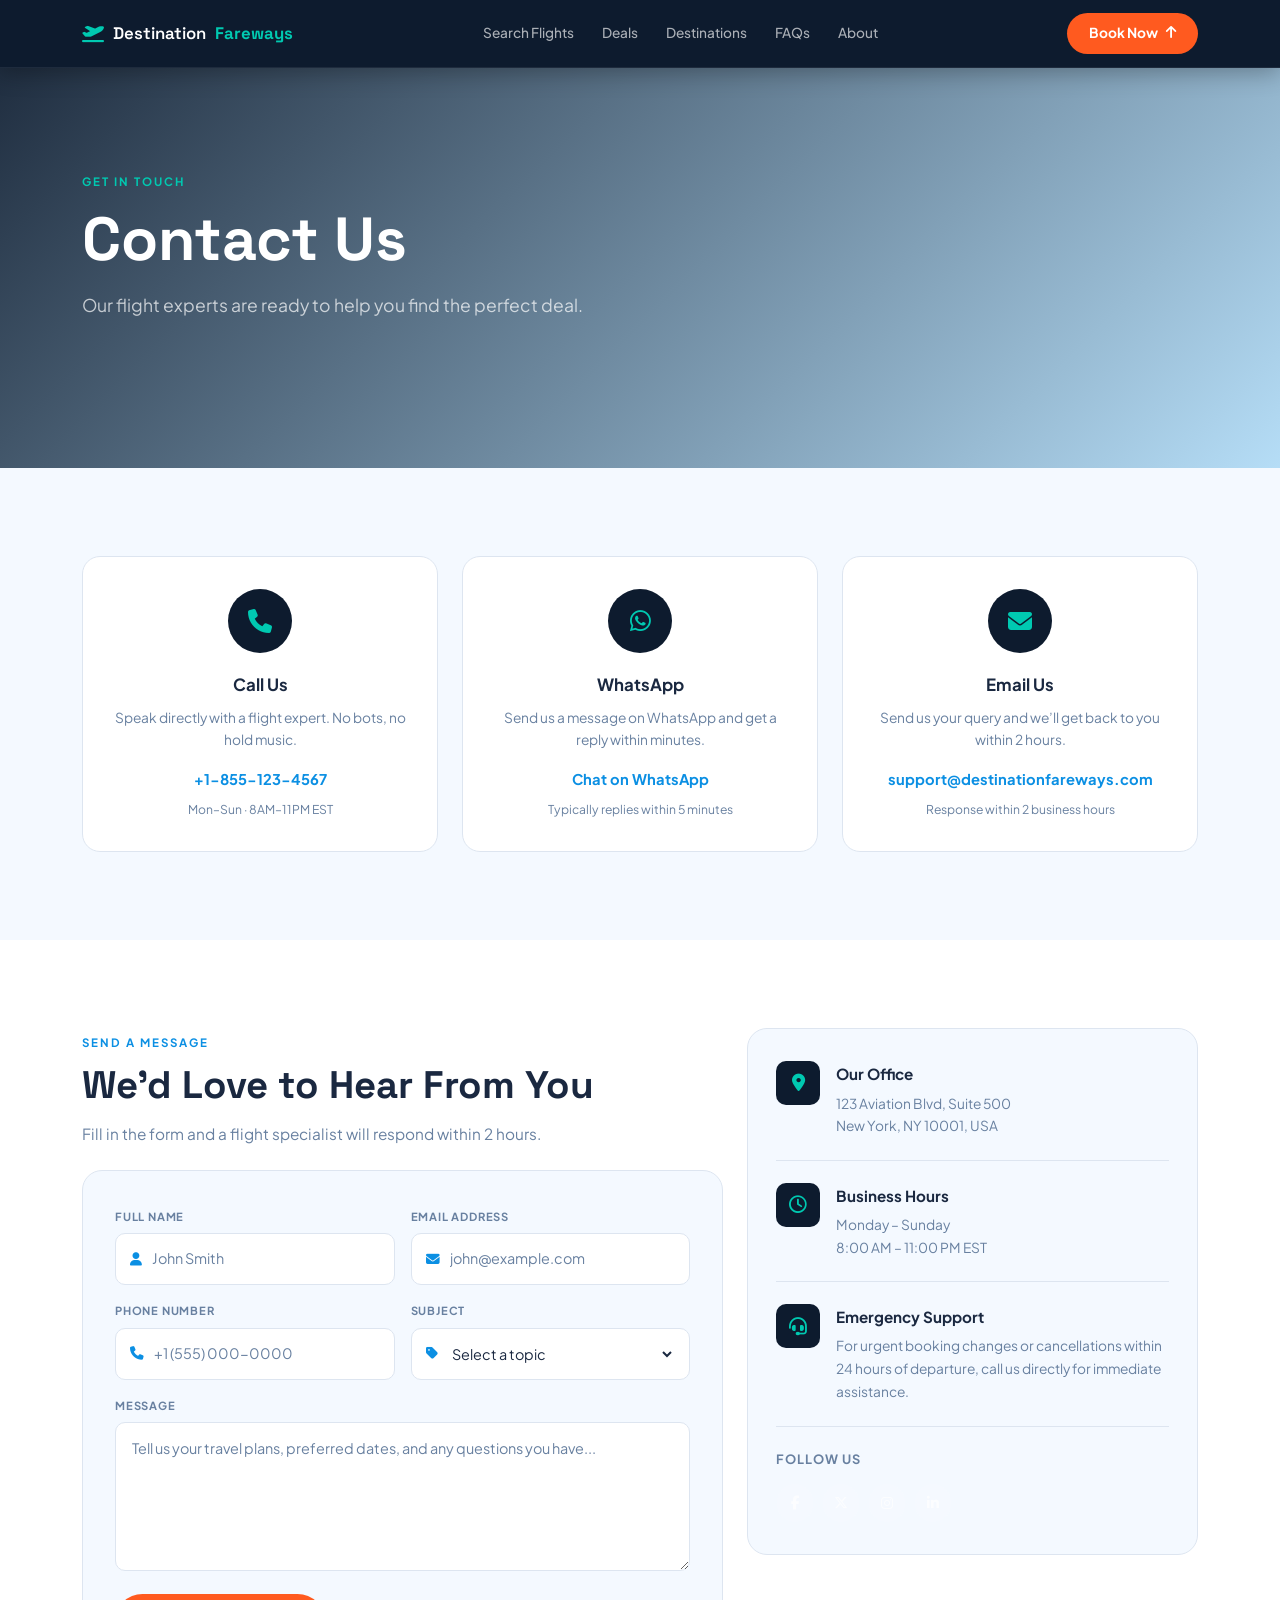
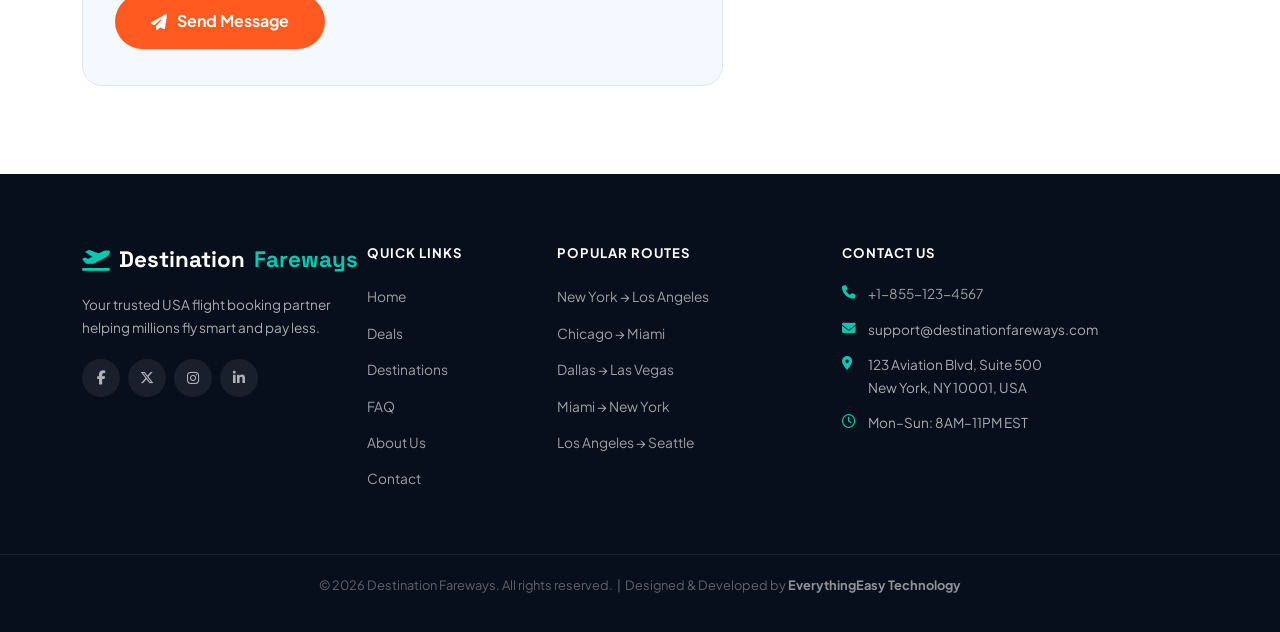
==== contact.html @ c50a1d4b "Add files via upload first push" ====
<!DOCTYPE html>
<html lang="en">
<head>
  <meta charset="UTF-8">
  <meta name="viewport" content="width=device-width, initial-scale=1.0">
  <title>Contact Destination Fareways — Call Our USA Flight Booking Experts 24/7</title>
  <meta name="description" content="Contact Destination Fareways USA. Call +1-855-123-4567 to speak with a US-based flight booking expert 24/7. Get cheap flight quotes, booking help &amp; cancellation support.">
  <meta name="keywords" content="contact Destination Fareways, flight booking customer service USA, cheap flights customer support, travel agent phone number USA, book flights by phone USA">
  <meta name="robots" content="index, follow">
  <meta name="geo.region" content="US">
  <meta name="language" content="en-US">
  <link rel="canonical" href="https://destinationfareways.com/contact.html">
  <meta property="og:title" content="Contact Destination Fareways — USA Flight Booking Support">
  <meta property="og:description" content="Call +1-855-123-4567 to speak with a US-based flight booking expert available 24/7.">
  <meta property="og:locale" content="en_US">

  <link rel="preconnect" href="https://fonts.googleapis.com">
  <link rel="preconnect" href="https://fonts.gstatic.com" crossorigin>
  <link href="https://fonts.googleapis.com/css2?family=Plus+Jakarta+Sans:wght@300;400;500;600;700;800&family=Space+Grotesk:wght@400;500;600;700;800&family=JetBrains+Mono:wght@400;600&display=swap" rel="stylesheet">

  <link rel="stylesheet" href="https://cdn.jsdelivr.net/npm/bootstrap@5.3.2/dist/css/bootstrap.min.css">
  <link rel="stylesheet" href="https://cdnjs.cloudflare.com/ajax/libs/font-awesome/6.5.0/css/all.min.css">
  <link rel="stylesheet" href="https://unpkg.com/aos@2.3.1/dist/aos.css">
  <link rel="stylesheet" href="styles.css">
</head>
<body class="contact-page">

  <!-- STICKY NAV (always visible on inner pages) -->
  <nav class="sticky-nav visible" id="stickyNav" role="navigation">
    <div class="container">
      <div class="sticky-nav-inner">
        <a href="home.html" class="sticky-brand">
          <i class="fa-solid fa-plane-departure"></i>
          Destination<strong>Fareways</strong>
        </a>
        <div class="sticky-links">
          <a href="home.html#routes" class="sticky-link">Search Flights</a>
          <a href="home.html#deals" class="sticky-link">Deals</a>
          <a href="home.html#destinations" class="sticky-link">Destinations</a>
          <a href="home.html#faq" class="sticky-link">FAQs</a>
          <a href="about.html" class="sticky-link">About</a>
        </div>
        <a href="home.html" class="sticky-cta">
          Book Now <i class="fa-solid fa-arrow-up"></i>
        </a>
      </div>
    </div>
  </nav>

  <!-- PAGE HERO -->
  <section class="page-hero">
    <div class="page-hero-overlay"></div>
    <div class="container">
      <div class="page-hero-content" data-aos="fade-up">
        <div class="page-hero-eyebrow">Get in Touch</div>
        <h1 class="page-hero-title">Contact Us</h1>
        <p class="page-hero-sub">Our flight experts are ready to help you find the perfect deal.</p>
      </div>
    </div>
  </section>

  <!-- CONTACT INFO CARDS -->
  <section class="bg-soft">
    <div class="container">
      <div class="row g-4 justify-content-center" data-aos="fade-up">

        <div class="col-md-4">
          <div class="contact-info-card">
            <div class="contact-info-icon"><i class="fa-solid fa-phone"></i></div>
            <div class="contact-info-title">Call Us</div>
            <p class="contact-info-desc">Speak directly with a flight expert. No bots, no hold music.</p>
            <a href="tel:+18551234567" class="contact-info-link">+1-855-123-4567</a>
            <div class="contact-info-note">Mon&ndash;Sun &middot; 8AM&ndash;11PM EST</div>
          </div>
        </div>

        <div class="col-md-4">
          <div class="contact-info-card">
            <div class="contact-info-icon"><i class="fa-brands fa-whatsapp"></i></div>
            <div class="contact-info-title">WhatsApp</div>
            <p class="contact-info-desc">Send us a message on WhatsApp and get a reply within minutes.</p>
            <a href="https://wa.me/18551234567" target="_blank" rel="noopener noreferrer" class="contact-info-link">Chat on WhatsApp</a>
            <div class="contact-info-note">Typically replies within 5 minutes</div>
          </div>
        </div>

        <div class="col-md-4">
          <div class="contact-info-card">
            <div class="contact-info-icon"><i class="fa-solid fa-envelope"></i></div>
            <div class="contact-info-title">Email Us</div>
            <p class="contact-info-desc">Send us your query and we&rsquo;ll get back to you within 2 hours.</p>
            <a href="mailto:support@destinationfareways.com" class="contact-info-link">support@destinationfareways.com</a>
            <div class="contact-info-note">Response within 2 business hours</div>
          </div>
        </div>

      </div>
    </div>
  </section>

  <!-- CONTACT FORM + MAP -->
  <section class="bg-white">
    <div class="container">
      <div class="row gy-5 align-items-start">

        <!-- Form -->
        <div class="col-lg-7" data-aos="fade-right">
          <div class="section-eyebrow">Send a Message</div>
          <h2 class="section-title">We&rsquo;d Love to Hear From You</h2>
          <p class="section-sub mb-4">Fill in the form and a flight specialist will respond within 2 hours.</p>

          <form class="contact-form" id="contactForm" onsubmit="submitContactForm(event)" novalidate>

            <div class="row g-3">
              <div class="col-sm-6">
                <label class="cf-label" for="cfName">Full Name</label>
                <div class="cf-input-wrap">
                  <i class="fa-solid fa-user cf-icon"></i>
                  <input type="text" id="cfName" class="cf-input" placeholder="John Smith" required>
                </div>
              </div>
              <div class="col-sm-6">
                <label class="cf-label" for="cfEmail">Email Address</label>
                <div class="cf-input-wrap">
                  <i class="fa-solid fa-envelope cf-icon"></i>
                  <input type="email" id="cfEmail" class="cf-input" placeholder="john@example.com" required>
                </div>
              </div>
              <div class="col-sm-6">
                <label class="cf-label" for="cfPhone">Phone Number</label>
                <div class="cf-input-wrap">
                  <i class="fa-solid fa-phone cf-icon"></i>
                  <input type="tel" id="cfPhone" class="cf-input" placeholder="+1 (555) 000-0000">
                </div>
              </div>
              <div class="col-sm-6">
                <label class="cf-label" for="cfSubject">Subject</label>
                <div class="cf-input-wrap">
                  <i class="fa-solid fa-tag cf-icon"></i>
                  <select id="cfSubject" class="cf-input cf-select" required>
                    <option value="" disabled selected>Select a topic</option>
                    <option>Flight Booking Inquiry</option>
                    <option>Change or Cancellation</option>
                    <option>Best Price Guarantee</option>
                    <option>Business Class Deals</option>
                    <option>Group Booking (10+ pax)</option>
                    <option>Other</option>
                  </select>
                </div>
              </div>
              <div class="col-12">
                <label class="cf-label" for="cfMessage">Message</label>
                <textarea id="cfMessage" class="cf-textarea" rows="5" placeholder="Tell us your travel plans, preferred dates, and any questions you have..." required></textarea>
              </div>
              <div class="col-12">
                <button type="submit" class="cf-submit-btn">
                  <i class="fa-solid fa-paper-plane"></i> Send Message
                </button>
              </div>
            </div>

          </form>
        </div>

        <!-- Sidebar info -->
        <div class="col-lg-5" data-aos="fade-left">
          <div class="contact-sidebar">
            <div class="cs-block">
              <div class="cs-icon"><i class="fa-solid fa-location-dot"></i></div>
              <div>
                <div class="cs-title">Our Office</div>
                <p class="cs-text">123 Aviation Blvd, Suite 500<br>New York, NY 10001, USA</p>
              </div>
            </div>
            <div class="cs-block">
              <div class="cs-icon"><i class="fa-regular fa-clock"></i></div>
              <div>
                <div class="cs-title">Business Hours</div>
                <p class="cs-text">Monday &ndash; Sunday<br>8:00 AM &ndash; 11:00 PM EST</p>
              </div>
            </div>
            <div class="cs-block">
              <div class="cs-icon"><i class="fa-solid fa-headset"></i></div>
              <div>
                <div class="cs-title">Emergency Support</div>
                <p class="cs-text">For urgent booking changes or cancellations within 24 hours of departure, call us directly for immediate assistance.</p>
              </div>
            </div>

            <div class="cs-social-heading">Follow Us</div>
            <div class="footer-socials">
              <a href="#" class="footer-social-link" aria-label="Facebook"><i class="fa-brands fa-facebook-f"></i></a>
              <a href="#" class="footer-social-link" aria-label="Twitter"><i class="fa-brands fa-x-twitter"></i></a>
              <a href="#" class="footer-social-link" aria-label="Instagram"><i class="fa-brands fa-instagram"></i></a>
              <a href="#" class="footer-social-link" aria-label="LinkedIn"><i class="fa-brands fa-linkedin-in"></i></a>
            </div>
          </div>
        </div>

      </div>
    </div>
  </section>

  <!-- FOOTER -->
  <footer class="site-footer">
    <div class="container">
      <div class="row g-4">
        <div class="col-lg-3 col-md-6">
          <div class="footer-brand"><i class="fa-solid fa-plane-departure"></i> Destination<span>Fareways</span></div>
          <p class="footer-about">Your trusted USA flight booking partner helping millions fly smart and pay less.</p>
          <div class="footer-socials">
            <a href="#" class="footer-social-link" aria-label="Facebook"><i class="fa-brands fa-facebook-f"></i></a>
            <a href="#" class="footer-social-link" aria-label="Twitter"><i class="fa-brands fa-x-twitter"></i></a>
            <a href="#" class="footer-social-link" aria-label="Instagram"><i class="fa-brands fa-instagram"></i></a>
            <a href="#" class="footer-social-link" aria-label="LinkedIn"><i class="fa-brands fa-linkedin-in"></i></a>
          </div>
        </div>
        <div class="col-lg-2 col-md-6">
          <div class="footer-heading">Quick Links</div>
          <ul class="footer-links">
            <li><a href="home.html">Home</a></li>
            <li><a href="home.html#deals">Deals</a></li>
            <li><a href="home.html#destinations">Destinations</a></li>
            <li><a href="home.html#faq">FAQ</a></li>
            <li><a href="about.html">About Us</a></li>
            <li><a href="contact.html">Contact</a></li>
          </ul>
        </div>
        <div class="col-lg-3 col-md-6">
          <div class="footer-heading">Popular Routes</div>
          <ul class="footer-links">
            <li><a href="#">New York &rarr; Los Angeles</a></li>
            <li><a href="#">Chicago &rarr; Miami</a></li>
            <li><a href="#">Dallas &rarr; Las Vegas</a></li>
            <li><a href="#">Miami &rarr; New York</a></li>
            <li><a href="#">Los Angeles &rarr; Seattle</a></li>
          </ul>
        </div>
        <div class="col-lg-4 col-md-6">
          <div class="footer-heading">Contact Us</div>
          <div class="footer-contact-row"><i class="fa-solid fa-phone"></i><span><a href="tel:+18551234567">+1-855-123-4567</a></span></div>
          <div class="footer-contact-row"><i class="fa-solid fa-envelope"></i><span>support@destinationfareways.com</span></div>
          <div class="footer-contact-row"><i class="fa-solid fa-location-dot"></i><span>123 Aviation Blvd, Suite 500<br>New York, NY 10001, USA</span></div>
          <div class="footer-contact-row"><i class="fa-regular fa-clock"></i><span>Mon&ndash;Sun: 8AM&ndash;11PM EST</span></div>
        </div>
      </div>
    </div>
    <div class="footer-bottom">
      <div class="container">
        <p>&copy; 2026 Destination Fareways. All rights reserved. &nbsp;|&nbsp; Designed &amp; Developed by <strong>EverythingEasy Technology</strong></p>
      </div>
    </div>
  </footer>

  <a href="tel:+18551234567" class="float-call" aria-label="Call us">
    <i class="fa-solid fa-phone"></i><span>Call Now</span>
  </a>

  <div class="toast-notify" id="toastNotify" role="alert" aria-live="polite">
    <i class="fa-solid fa-circle-check"></i>
    <span id="toastText">Message sent!</span>
  </div>

  <script src="https://cdn.jsdelivr.net/npm/bootstrap@5.3.2/dist/js/bootstrap.bundle.min.js"></script>
  <script src="https://unpkg.com/aos@2.3.1/dist/aos.js"></script>
  <script>
    AOS.init({ duration: 700, once: true, offset: 60 });

    function submitContactForm(e) {
      e.preventDefault();
      const name = document.getElementById('cfName').value.trim();
      const email = document.getElementById('cfEmail').value.trim();
      const message = document.getElementById('cfMessage').value.trim();
      if (!name || !email || !message) {
        showToast('Please fill in all required fields.', '#EF4444');
        return;
      }
      showToast('Thanks, ' + name + '! We\'ll reply within 2 hours.', '#10B981');
      e.target.reset();
    }

    function showToast(msg, bg) {
      const el = document.getElementById('toastNotify');
      document.getElementById('toastText').textContent = msg;
      el.style.background = bg || '#10B981';
      el.classList.add('show');
      el.style.display = 'flex';
      setTimeout(() => {
        el.classList.remove('show');
        el.style.display = 'none';
      }, 4500);
    }
  </script>
</body>
</html>
---- styles.css ----
/* ============================================================
   DESTINATION FAREWAYS — MAIN STYLESHEET
   ============================================================
   Table of Contents
   1.  CSS Variables & Reset
   2.  Typography Utilities
   3.  Shared Section Styles
   4.  Buttons & Pills
   5.  Sticky Scroll Nav (appears on scroll)
   6.  Hero Section
   7.  Trust Badges Row
   8.  Search Card & Form
   9.  Passenger Dropdown
   10. Scroll Hint
   11. Popular Routes Section
   12. Hot Deals Ticker
   13. Trending Deals Section
   14. Destinations Grid
   15. Features / Why Us
   16. CTA Banner
   17. Testimonials / Swiper
   18. FAQ Accordion
   19. Newsletter
   20. SEO Content
   21. Footer
   22. Floating Elements (call btn, back-top)
   23. Cookie Bar
   24. Toast Notification
   25. Animations & Keyframes
   26. Responsive Breakpoints
   ============================================================ */

/* =============================================================
   1. CSS VARIABLES & RESET
   ============================================================= */
:root {
  /* Colors */
  --dark:           #0D1B2E;
  --dark-2:         #152338;
  --primary:        #0B8FE3;
  --primary-dark:   #0A75C2;
  --primary-light:  #EBF5FF;
  --accent:         #FF5A1F;
  --accent-dark:    #E04510;
  --teal:           #00C9B1;
  --teal-dark:      #00A895;
  --teal-light:     #E0FAF7;
  --white:          #FFFFFF;
  --soft:           #F4F9FF;
  --soft-2:         #EBF3FF;
  --text:           #1A2840;
  --muted:          #6880A0;
  --border:         #DDE5F0;
  --success:        #10B981;
  --danger:         #EF4444;
  --gold:           #F59E0B;

  /* Shadows */
  --shadow-sm:    0 2px 12px rgba(13, 27, 46, 0.08);
  --shadow-md:    0 6px 28px rgba(13, 27, 46, 0.12);
  --shadow-lg:    0 16px 48px rgba(13, 27, 46, 0.18);
  --shadow-xl:    0 24px 80px rgba(13, 27, 46, 0.28);

  /* Spacing */
  --section-py: 88px;
  --card-radius: 16px;
}

*, *::before, *::after {
  margin: 0;
  padding: 0;
  box-sizing: border-box;
}

html {
  scroll-behavior: smooth;
  font-size: 16px;
}

body {
  font-family: 'Plus Jakarta Sans', sans-serif;
  color: var(--text);
  background: var(--white);
  overflow-x: hidden;
  line-height: 1.65;
}

img {
  max-width: 100%;
  height: auto;
  display: block;
}

a {
  text-decoration: none;
  color: inherit;
  transition: color 0.2s;
}

ul {
  list-style: none;
  padding: 0;
  margin: 0;
}

button {
  font-family: 'Plus Jakarta Sans', sans-serif;
}

/* =============================================================
   2. TYPOGRAPHY UTILITIES
   ============================================================= */
h1, h2, h3, h4, h5, h6 {
  font-family: 'Space Grotesk', sans-serif;
  line-height: 1.2;
  font-weight: 700;
}

.price-mono {
  font-family: 'JetBrains Mono', monospace;
}

/* =============================================================
   3. SHARED SECTION STYLES
   ============================================================= */
section {
  padding: var(--section-py) 0;
}

.section-head {
  margin-bottom: 52px;
}

.section-eyebrow {
  display: inline-block;
  color: var(--primary);
  font-size: 0.72rem;
  font-weight: 700;
  letter-spacing: 2px;
  text-transform: uppercase;
  margin-bottom: 10px;
}

.section-title {
  font-size: clamp(1.65rem, 3vw, 2.4rem);
  font-weight: 700;
  color: var(--text);
  margin-bottom: 12px;
}

.section-sub {
  color: var(--muted);
  font-size: 0.96rem;
  max-width: 520px;
}

.section-dark .section-eyebrow { color: var(--teal); }
.section-dark .section-title   { color: var(--white); }
.section-dark .section-sub     { color: rgba(255,255,255,0.6); }
/* When section-dark is applied directly on the element */
.section-title.section-dark  { color: var(--white); }
.section-sub.section-dark    { color: rgba(255,255,255,0.6); }
.section-eyebrow.section-dark{ color: var(--teal); }

.bg-soft  { background: var(--soft); }
.bg-white { background: var(--white); }
.bg-dark  { background: var(--dark); }

/* =============================================================
   4. BUTTONS & PILLS
   ============================================================= */
.btn-primary-solid {
  display: inline-flex;
  align-items: center;
  gap: 8px;
  background: var(--accent);
  color: var(--white);
  border: none;
  border-radius: 50px;
  padding: 12px 26px;
  font-size: 0.9rem;
  font-weight: 700;
  cursor: pointer;
  transition: background 0.25s, transform 0.2s, box-shadow 0.25s;
}

.btn-primary-solid:hover {
  background: var(--accent-dark);
  transform: translateY(-2px);
  box-shadow: 0 8px 24px rgba(255, 90, 31, 0.38);
  color: var(--white);
}

.btn-outline-teal {
  display: inline-flex;
  align-items: center;
  gap: 8px;
  background: transparent;
  color: var(--teal);
  border: 2px solid var(--teal);
  border-radius: 50px;
  padding: 12px 26px;
  font-size: 0.9rem;
  font-weight: 700;
  cursor: pointer;
  transition: all 0.25s;
}

.btn-outline-teal:hover {
  background: var(--teal);
  color: var(--dark);
}

.btn-route {
  display: inline-block;
  background: var(--primary-light);
  color: var(--primary);
  border-radius: 50px;
  padding: 8px 20px;
  font-size: 0.82rem;
  font-weight: 700;
  transition: all 0.25s;
}

.btn-route:hover {
  background: var(--primary);
  color: var(--white);
}

.view-all-link {
  color: var(--primary);
  font-weight: 700;
  font-size: 0.95rem;
  display: inline-flex;
  align-items: center;
  gap: 8px;
  transition: gap 0.2s;
}

.view-all-link:hover {
  gap: 14px;
  color: var(--primary-dark);
}

/* =============================================================
   5. STICKY SCROLL NAV
   ============================================================= */
.sticky-nav {
  position: fixed;
  top: 0;
  left: 0;
  width: 100%;
  max-width: 100vw;       /* never wider than viewport */
  overflow: hidden;       /* clip anything that tries to overflow */
  z-index: 9000;
  background: var(--dark);
  border-bottom: 1px solid rgba(255,255,255,0.07);
  transform: translateY(-100%);
  transition: transform 0.38s cubic-bezier(0.4, 0, 0.2, 1);
  box-shadow: 0 4px 24px rgba(0,0,0,0.3);
}

.sticky-nav.visible {
  transform: translateY(0);
}

.sticky-nav-inner {
  display: flex;
  align-items: center;
  justify-content: space-between;
  gap: 16px;
  padding: 13px 0;
}

.sticky-brand {
  display: flex;
  align-items: center;
  gap: 9px;
  color: var(--white);
  font-family: 'Space Grotesk', sans-serif;
  font-size: 1.05rem;
  font-weight: 600;
  flex-shrink: 0;
  white-space: nowrap;
}

.sticky-brand i {
  color: var(--teal);
  font-size: 1.1rem;
}

.sticky-brand strong {
  color: var(--teal);
}

.sticky-links {
  display: flex;
  align-items: center;
  gap: 2px;
  flex: 1;
  justify-content: center;
}

.sticky-link {
  color: rgba(255,255,255,0.65);
  font-size: 0.855rem;
  font-weight: 500;
  padding: 7px 13px;
  border-radius: 6px;
  white-space: nowrap;
  transition: all 0.2s;
}

.sticky-link:hover,
.sticky-link.active {
  color: var(--white);
  background: rgba(255,255,255,0.08);
}

.sticky-link.active {
  color: var(--teal);
}

.sticky-cta {
  display: inline-flex;
  align-items: center;
  gap: 8px;
  background: var(--accent);
  color: var(--white);
  border-radius: 50px;
  padding: 9px 22px;
  font-size: 0.86rem;
  font-weight: 700;
  white-space: nowrap;
  flex-shrink: 0;
  transition: all 0.25s;
}

.sticky-cta:hover {
  background: var(--accent-dark);
  color: var(--white);
  transform: translateY(-1px);
}

/* =============================================================
   6. HERO SECTION
   ============================================================= */
.hero {
  position: relative;
  height: 100vh;
  min-height: 600px;
  display: flex;
  align-items: center;
  padding: 64px 0 80px;
  background-image: url('https://images.unsplash.com/photo-1436491865332-7a61a109cc05?w=1600&q=80');
  background-size: cover;
  background-position: center 35%;
  background-repeat: no-repeat;
}

.hero-overlay {
  position: absolute;
  inset: 0;
  background: linear-gradient(
    135deg,
    rgba(13, 27, 46, 0.97) 0%,
    rgba(11, 143, 227, 0.22) 100%
  );
  pointer-events: none;
}

.hero-content {
  position: relative;
  z-index: 1;
  padding-top: 20px;
}

.hero-badge {
  display: inline-flex;
  align-items: center;
  gap: 8px;
  background: rgba(0, 201, 177, 0.13);
  border: 1px solid rgba(0, 201, 177, 0.38);
  color: var(--teal);
  border-radius: 50px;
  padding: 8px 20px;
  font-size: 0.8rem;
  font-weight: 700;
  letter-spacing: 0.4px;
  margin-bottom: 22px;
}

.hero-title {
  font-size: clamp(2rem, 4.8vw, 3.8rem);
  color: var(--white);
  font-weight: 800;
  line-height: 1.12;
  margin-bottom: 18px;
}

.hero-accent {
  color: var(--teal);
}

.hero-subtitle {
  color: rgba(255,255,255,0.72);
  font-size: 1.05rem;
  margin-bottom: 32px;
}

/* =============================================================
   7. TRUST BADGES ROW
   ============================================================= */
.trust-row {
  display: flex;
  flex-wrap: wrap;
  gap: 10px;
  margin-bottom: 36px;
}

.trust-pill {
  display: flex;
  align-items: center;
  gap: 8px;
  background: rgba(255,255,255,0.09);
  border: 1px solid rgba(255,255,255,0.14);
  border-radius: 50px;
  padding: 8px 18px;
  color: var(--white);
  font-size: 0.8rem;
  font-weight: 500;
  backdrop-filter: blur(8px);
  -webkit-backdrop-filter: blur(8px);
}

.trust-pill i {
  color: var(--teal);
  font-size: 0.82rem;
}

/* =============================================================
   8. SEARCH CARD & FORM
   ============================================================= */
.search-card {
  background: var(--white);
  border-radius: 20px;
  padding: 28px 28px 24px;
  box-shadow: var(--shadow-xl);
}

/* Tabs */
.search-tabs {
  display: flex;
  gap: 2px;
  border-bottom: 2px solid var(--border);
  margin-bottom: 24px;
}

/* Mobile-only trip type select — hidden on desktop */
.trip-type-select-mobile {
  display: none;
}

/* Route/dates wrappers — transparent on desktop, layout containers on mobile */
.route-row,
.dates-row {
  display: contents;
}

/* Sub-text under city/date fields — hidden on desktop */
.s-sub {
  display: none;
}

/* Return-date mobile prompt — hidden everywhere except mobile one-way state */
.return-prompt {
  display: none;
}

.s-tab {
  background: transparent;
  border: none;
  border-bottom: 2px solid transparent;
  margin-bottom: -2px;
  color: var(--muted);
  font-size: 0.88rem;
  font-weight: 600;
  padding: 10px 20px;
  cursor: pointer;
  transition: all 0.2s;
  display: inline-flex;
  align-items: center;
  gap: 7px;
  border-radius: 0;
}

.s-tab:hover { color: var(--text); }

.s-tab.active {
  color: var(--primary);
  border-bottom-color: var(--primary);
}

/* Search Row */
.search-row {
  display: grid;
  grid-template-columns: 1fr 48px 1fr 1fr 1fr 1fr 160px;
  gap: 8px;
  align-items: end;
}

/* Individual field */
.s-field {
  position: relative;
}

.s-label {
  display: block;
  font-size: 0.68rem;
  font-weight: 700;
  letter-spacing: 0.9px;
  text-transform: uppercase;
  color: var(--muted);
  margin-bottom: 7px;
}

.s-input-box {
  display: flex;
  align-items: center;
  gap: 10px;
  border: 1.5px solid var(--border);
  border-radius: 10px;
  padding: 0 14px;
  height: 58px;
  background: var(--white);
  cursor: pointer;
  transition: border-color 0.22s, box-shadow 0.22s;
}

.s-input-box:hover {
  border-color: var(--primary);
}

.s-input-box:focus-within {
  border-color: var(--primary);
  box-shadow: 0 0 0 3px rgba(11, 143, 227, 0.13);
}

.s-icon {
  color: var(--primary);
  font-size: 0.88rem;
  flex-shrink: 0;
}

.s-input {
  border: none;
  outline: none;
  background: transparent;
  font-family: 'Plus Jakarta Sans', sans-serif;
  font-size: 0.92rem;
  font-weight: 600;
  color: var(--text);
  width: 100%;
  cursor: pointer;
}

.s-input::placeholder {
  color: var(--muted);
  font-weight: 400;
}

/* Swap Button */
.swap-btn {
  width: 44px;
  height: 44px;
  flex-shrink: 0;
  background: var(--soft);
  border: 1.5px solid var(--border);
  border-radius: 50%;
  display: flex;
  align-items: center;
  justify-content: center;
  color: var(--primary);
  font-size: 0.8rem;
  cursor: pointer;
  transition: all 0.3s ease;
  align-self: end;
  margin-bottom: 7px;
}

.swap-btn:hover {
  background: rgba(11, 143, 227, 0.1);
  border-color: var(--primary);
}

/* Return field hidden state */
.return-field.hidden {
  display: none;
}

/* Pax value display */
.pax-value {
  cursor: pointer;
  user-select: none;
  white-space: nowrap;
  overflow: hidden;
  text-overflow: ellipsis;
}

/* Search Button */
.search-btn {
  height: 58px;
  width: 100%;
  background: var(--accent);
  color: var(--white);
  border: none;
  border-radius: 12px;
  font-size: 0.95rem;
  font-weight: 700;
  cursor: pointer;
  display: flex;
  align-items: center;
  justify-content: center;
  gap: 10px;
  transition: background 0.25s, transform 0.2s, box-shadow 0.25s;
}

.search-btn:hover {
  background: var(--accent-dark);
  transform: translateY(-2px);
  box-shadow: 0 10px 28px rgba(255, 90, 31, 0.4);
}

/* Multi-City Section */
.multi-city-section {
  display: none;
  margin-top: 20px;
  padding-top: 20px;
  border-top: 1.5px solid var(--border);
}

.multi-row {
  display: grid;
  grid-template-columns: 1fr 1fr 1fr;
  gap: 12px;
  margin-bottom: 14px;
}

.add-flight-btn {
  display: inline-flex;
  align-items: center;
  gap: 8px;
  background: transparent;
  border: 1.5px dashed var(--border);
  border-radius: 10px;
  padding: 10px 22px;
  font-size: 0.84rem;
  font-weight: 600;
  color: var(--primary);
  cursor: pointer;
  transition: all 0.22s;
}

.add-flight-btn:hover {
  border-color: var(--primary);
  background: var(--primary-light);
}

/* =============================================================
   9. PASSENGER DROPDOWN
   ============================================================= */
.pax-field {
  position: relative;
  cursor: pointer;
}

.pax-menu {
  display: none;
  position: absolute;
  bottom: calc(100% + 10px);
  top: auto;
  left: 0;
  min-width: 295px;
  background: var(--white);
  border: 1.5px solid var(--border);
  border-radius: 16px;
  padding: 20px;
  z-index: 1100;
  box-shadow: var(--shadow-lg);
}

.pax-menu.open {
  display: block;
}

.pax-item {
  display: flex;
  align-items: center;
  justify-content: space-between;
  padding: 12px 0;
  border-bottom: 1px solid var(--border);
}

.pax-item:last-of-type {
  border-bottom: none;
}

.pax-name {
  font-weight: 600;
  font-size: 0.9rem;
  color: var(--text);
}

.pax-age {
  font-size: 0.75rem;
  color: var(--muted);
  margin-top: 2px;
}

.pax-counter {
  display: flex;
  align-items: center;
  gap: 14px;
}

.pax-minus,
.pax-plus {
  width: 30px;
  height: 30px;
  border-radius: 50%;
  border: 1.5px solid var(--border);
  background: var(--soft);
  color: var(--text);
  font-size: 1rem;
  font-weight: 600;
  cursor: pointer;
  display: flex;
  align-items: center;
  justify-content: center;
  transition: all 0.2s;
  line-height: 1;
}

.pax-minus:hover,
.pax-plus:hover {
  border-color: var(--primary);
  color: var(--primary);
  background: var(--primary-light);
}

.pax-num {
  font-weight: 700;
  font-size: 1rem;
  color: var(--text);
  min-width: 22px;
  text-align: center;
}

.class-wrap {
  padding-top: 14px;
  border-top: 1px solid var(--border);
  margin-top: 4px;
}

.class-sel {
  width: 100%;
  border: 1.5px solid var(--border);
  border-radius: 8px;
  padding: 9px 12px;
  font-family: 'Plus Jakarta Sans', sans-serif;
  font-size: 0.88rem;
  color: var(--text);
  background: var(--soft);
  outline: none;
  cursor: pointer;
  transition: border-color 0.2s;
}

.class-sel:focus {
  border-color: var(--primary);
}

/* =============================================================
   10. SCROLL HINT
   ============================================================= */
.scroll-hint {
  position: absolute;
  bottom: 32px;
  left: 50%;
  transform: translateX(-50%);
  display: flex;
  flex-direction: column;
  align-items: center;
  gap: 8px;
  color: rgba(255,255,255,0.45);
  font-size: 0.68rem;
  letter-spacing: 1.5px;
  text-transform: uppercase;
  pointer-events: none;
}

.scroll-arrow {
  width: 30px;
  height: 30px;
  border: 2px solid rgba(255,255,255,0.28);
  border-radius: 50%;
  display: flex;
  align-items: center;
  justify-content: center;
  animation: bounceDown 1s ease-in-out infinite alternate;
}

/* =============================================================
   11. POPULAR ROUTES SECTION
   ============================================================= */
.routes-section {
  background: var(--soft);
}

/* Carousel wrapper: positions track + nav arrows */
.routes-carousel {
  position: relative;
  display: flex;
  align-items: center;
  gap: 12px;
}

/* Scroll track — no visible scrollbar */
.routes-track {
  flex: 1;
  overflow-x: auto;
  padding-bottom: 0;        /* no bottom padding needed — scrollbar hidden */
  scrollbar-width: none;    /* Firefox */
  -ms-overflow-style: none; /* IE/Edge */
}

.routes-track::-webkit-scrollbar {
  display: none;            /* Chrome/Safari — fully hidden */
}

/* Nav arrow buttons (prev/next) — PC & tablet only */
.routes-nav {
  flex-shrink: 0;
  width: 46px;
  height: 46px;
  border-radius: 50%;
  border: 1.5px solid var(--border);
  background: var(--white);
  color: var(--primary);
  font-size: 0.9rem;
  display: flex;
  align-items: center;
  justify-content: center;
  cursor: pointer;
  transition: all 0.25s ease;
  box-shadow: var(--shadow-sm);
}

.routes-nav:hover:not(:disabled) {
  background: var(--primary);
  color: var(--white);
  border-color: var(--primary);
  box-shadow: 0 4px 16px rgba(11, 143, 227, 0.3);
}

.routes-nav:disabled {
  opacity: 0.35;
  cursor: not-allowed;
}

.routes-inner {
  display: flex;
  gap: 16px;
  min-width: max-content;
}

.route-card {
  background: var(--white);
  border: 1.5px solid var(--border);
  border-radius: var(--card-radius);
  padding: 22px 20px;
  min-width: 210px;
  cursor: pointer;
  transition: all 0.3s ease;
}

.route-card:hover {
  transform: translateY(-5px);
  box-shadow: var(--shadow-md);
  border-color: var(--primary);
}

.route-airports {
  display: flex;
  align-items: center;
  gap: 10px;
  margin-bottom: 10px;
}

.airport-code {
  font-family: 'Space Grotesk', sans-serif;
  font-size: 1.55rem;
  font-weight: 700;
  color: var(--dark);
}

.route-line {
  flex: 1;
  display: flex;
  align-items: center;
  justify-content: center;
}

.route-plane {
  color: var(--primary);
  font-size: 0.85rem;
}

.route-cities {
  color: var(--muted);
  font-size: 0.8rem;
  margin-bottom: 12px;
}

.route-price {
  font-size: 0.85rem;
  color: var(--muted);
  margin-bottom: 16px;
}

.route-price span {
  font-family: 'JetBrains Mono', monospace;
  font-size: 1.4rem;
  font-weight: 600;
  color: var(--accent);
}

/* =============================================================
   12. HOT DEALS TICKER
   ============================================================= */
.ticker-bar {
  background: var(--dark-2);
  padding: 16px 0;
  overflow: hidden;
  border-top: 1px solid rgba(255,255,255,0.05);
  border-bottom: 1px solid rgba(255,255,255,0.05);
}

.ticker-track {
  display: flex;
  width: max-content;
  animation: scrollTicker 28s linear infinite;
}

.ticker-content {
  white-space: nowrap;
  padding: 0 40px;
  color: rgba(255,255,255,0.8);
  font-size: 0.88rem;
  font-weight: 500;
}

.ticker-content strong {
  color: var(--teal);
  font-weight: 700;
}

.ticker-content a {
  color: var(--accent);
  font-weight: 700;
}

.ticker-content a:hover {
  color: #ff7a4d;
}

/* =============================================================
   13. TRENDING DEALS SECTION
   ============================================================= */
.deals-section {
  background: var(--white);
}

.deal-card {
  background: var(--white);
  border: 1.5px solid var(--border);
  border-radius: var(--card-radius);
  overflow: hidden;
  transition: all 0.3s ease;
}

.deal-card:hover {
  transform: translateY(-6px);
  box-shadow: var(--shadow-lg);
}

.deal-img-wrap {
  position: relative;
  overflow: hidden;
}

.deal-img {
  width: 100%;
  height: 210px;
  object-fit: cover;
  transition: transform 0.45s ease;
}

.deal-card:hover .deal-img {
  transform: scale(1.06);
}

.deal-save-badge {
  position: absolute;
  top: 14px;
  left: 14px;
  background: var(--danger);
  color: var(--white);
  border-radius: 50px;
  padding: 4px 14px;
  font-size: 0.72rem;
  font-weight: 800;
  letter-spacing: 0.5px;
}

.deal-body {
  padding: 20px;
}

.deal-route {
  font-size: 1.02rem;
  font-weight: 700;
  color: var(--text);
  margin-bottom: 5px;
}

.deal-airline {
  color: var(--muted);
  font-size: 0.8rem;
  margin-bottom: 14px;
  display: flex;
  align-items: center;
  gap: 6px;
}

.deal-prices {
  display: flex;
  align-items: baseline;
  gap: 12px;
  margin-bottom: 6px;
}

.deal-was {
  font-size: 0.88rem;
  color: var(--muted);
  text-decoration: line-through;
}

.deal-now {
  font-family: 'JetBrains Mono', monospace;
  font-size: 1.7rem;
  font-weight: 600;
  color: var(--accent);
}

.deal-expiry {
  color: var(--muted);
  font-size: 0.76rem;
  margin-bottom: 18px;
  display: flex;
  align-items: center;
  gap: 5px;
}

/* =============================================================
   14. DESTINATIONS GRID
   ============================================================= */
.destinations-section {
  background: var(--soft);
}

.dest-grid {
  display: grid;
  grid-template-columns: repeat(3, 1fr);
  grid-template-rows: auto auto;
  gap: 16px;
}

.dest-card {
  position: relative;
  border-radius: var(--card-radius);
  overflow: hidden;
  cursor: pointer;
}

.dest-card img {
  width: 100%;
  height: 100%;
  object-fit: cover;
  transition: transform 0.45s ease;
  display: block;
}

.dest-card:hover img {
  transform: scale(1.06);
}

.dest-overlay {
  position: absolute;
  inset: 0;
  background: linear-gradient(to top, rgba(13,27,46,0.88) 0%, transparent 55%);
  display: flex;
  flex-direction: column;
  justify-content: flex-end;
  padding: 22px;
}

.dest-city {
  font-family: 'Space Grotesk', sans-serif;
  font-size: 1.35rem;
  font-weight: 700;
  color: var(--white);
  margin-bottom: 4px;
}

.dest-from {
  font-family: 'JetBrains Mono', monospace;
  font-size: 0.9rem;
  color: var(--teal);
  font-weight: 600;
}

.dest-card.card-tall {
  grid-row: span 2;
  height: 430px;
}

.dest-card.card-short {
  height: 207px;
}

/* =============================================================
   15. FEATURES / WHY US
   ============================================================= */
.features-section {
  background: var(--soft);
  border-top: 1.5px solid var(--border);
}

.feature-card {
  background: var(--white);
  border: 1.5px solid var(--border);
  border-radius: var(--card-radius);
  padding: 34px 24px;
  text-align: center;
  transition: all 0.3s ease;
  height: 100%;
}

.feature-card:hover {
  transform: translateY(-5px);
  box-shadow: var(--shadow-md);
  border-color: transparent;
}

.feature-icon-wrap {
  width: 72px;
  height: 72px;
  border-radius: 50%;
  background: var(--dark);
  display: flex;
  align-items: center;
  justify-content: center;
  margin: 0 auto 20px;
  font-size: 1.6rem;
  color: var(--teal);
  transition: all 0.3s;
}

.feature-card:hover .feature-icon-wrap {
  background: var(--teal);
}

.feature-card:hover .feature-icon-wrap i {
  color: var(--dark);
}

.feature-name {
  font-size: 1rem;
  font-weight: 700;
  color: var(--text);
  margin-bottom: 10px;
}

.feature-desc {
  color: var(--muted);
  font-size: 0.85rem;
  line-height: 1.65;
}

/* =============================================================
   16. CTA BANNER
   ============================================================= */
.cta-section {
  background: var(--dark);
  position: relative;
  overflow: hidden;
}

.cta-dots {
  position: absolute;
  inset: 0;
  background-image: radial-gradient(rgba(255,255,255,0.025) 1px, transparent 1px);
  background-size: 28px 28px;
  pointer-events: none;
}

.cta-tag {
  color: var(--teal);
  font-size: 0.72rem;
  font-weight: 700;
  letter-spacing: 2px;
  text-transform: uppercase;
  display: flex;
  align-items: center;
  gap: 8px;
  margin-bottom: 10px;
}

.cta-title {
  color: var(--white);
  font-size: clamp(1.6rem, 3vw, 2.4rem);
  font-weight: 800;
  margin-bottom: 10px;
}

.cta-sub {
  color: rgba(255,255,255,0.72);
  font-size: 1.05rem;
  margin-bottom: 6px;
}

.cta-hours {
  color: rgba(255,255,255,0.4);
  font-size: 0.85rem;
}

.cta-phone {
  font-family: 'JetBrains Mono', monospace;
  font-size: clamp(1.8rem, 3.5vw, 2.8rem);
  font-weight: 600;
  margin-bottom: 24px;
}

.cta-phone a {
  color: var(--teal);
  transition: color 0.2s;
}

.cta-phone a:hover {
  color: var(--white);
}

.cta-actions {
  display: flex;
  gap: 14px;
  flex-wrap: wrap;
  justify-content: flex-end;
}

.btn-cta-primary {
  display: inline-flex;
  align-items: center;
  gap: 9px;
  background: var(--teal);
  color: var(--dark);
  border-radius: 50px;
  padding: 14px 30px;
  font-size: 0.95rem;
  font-weight: 700;
  transition: all 0.25s;
}

.btn-cta-primary:hover {
  background: var(--white);
  color: var(--dark);
  transform: translateY(-2px);
}

.btn-cta-outline {
  display: inline-flex;
  align-items: center;
  gap: 9px;
  background: transparent;
  color: var(--white);
  border: 2px solid rgba(255,255,255,0.3);
  border-radius: 50px;
  padding: 14px 30px;
  font-size: 0.95rem;
  font-weight: 700;
  transition: all 0.25s;
}

.btn-cta-outline:hover {
  border-color: var(--white);
  background: rgba(255,255,255,0.08);
  color: var(--white);
}

/* =============================================================
   17. TESTIMONIALS
   ============================================================= */
.reviews-section {
  background: var(--white);
}

.review-card {
  background: var(--soft);
  border: 1.5px solid var(--border);
  border-radius: var(--card-radius);
  padding: 28px 24px;
}

.stars {
  color: var(--gold);
  font-size: 0.9rem;
  letter-spacing: 2px;
  margin-bottom: 12px;
}

.review-text {
  color: var(--text);
  font-size: 0.9rem;
  line-height: 1.7;
  margin-bottom: 20px;
  font-style: italic;
}

.reviewer {
  display: flex;
  align-items: center;
  gap: 12px;
}

.reviewer-avatar {
  width: 48px;
  height: 48px;
  border-radius: 50%;
  object-fit: cover;
  border: 2px solid var(--border);
}

.reviewer-name {
  font-weight: 700;
  font-size: 0.9rem;
  color: var(--text);
}

.reviewer-meta {
  color: var(--muted);
  font-size: 0.75rem;
  margin-top: 2px;
}

.verified-badge {
  display: inline-flex;
  align-items: center;
  gap: 4px;
  color: var(--success);
  font-size: 0.72rem;
  font-weight: 700;
  margin-top: 4px;
}

.swiper-pagination-bullet-active {
  background: var(--primary) !important;
}

/* =============================================================
   18. FAQ ACCORDION
   ============================================================= */
.faq-section {
  background: var(--soft);
}

.accordion-item {
  border: 1.5px solid var(--border) !important;
  border-radius: 12px !important;
  margin-bottom: 10px;
  overflow: hidden;
}

.accordion-button {
  font-family: 'Plus Jakarta Sans', sans-serif;
  font-weight: 600;
  font-size: 0.95rem;
  color: var(--text) !important;
  background: var(--white) !important;
  box-shadow: none !important;
  padding: 18px 22px;
}

.accordion-button:not(.collapsed) {
  color: var(--primary) !important;
  background: rgba(11, 143, 227, 0.04) !important;
}

.accordion-body {
  color: var(--muted);
  font-size: 0.88rem;
  line-height: 1.75;
  padding: 4px 22px 20px;
  background: var(--white);
}

/* =============================================================
   19. NEWSLETTER
   ============================================================= */
.newsletter-section {
  background: var(--dark);
}

.nl-icon {
  font-size: 2rem;
  color: var(--teal);
  margin-bottom: 18px;
}

.nl-form {
  display: flex;
  gap: 10px;
  max-width: 520px;
  margin: 0 auto;
}

.nl-input {
  flex: 1;
  border: none;
  border-radius: 50px;
  padding: 14px 22px;
  font-family: 'Plus Jakarta Sans', sans-serif;
  font-size: 0.92rem;
  outline: none;
  color: var(--text);
}

.nl-btn {
  background: var(--teal);
  color: var(--dark);
  border: none;
  border-radius: 50px;
  padding: 14px 28px;
  font-family: 'Plus Jakarta Sans', sans-serif;
  font-size: 0.92rem;
  font-weight: 700;
  cursor: pointer;
  white-space: nowrap;
  transition: all 0.25s;
}

.nl-btn:hover {
  background: var(--white);
}

.nl-note {
  color: rgba(255,255,255,0.3);
  font-size: 0.76rem;
  margin-top: 14px;
}

/* =============================================================
   20. SEO CONTENT
   ============================================================= */
.seo-section {
  background: var(--white);
  padding: 72px 0;
}

.seo-section h2 {
  font-size: 1.7rem;
  color: var(--text);
  margin-top: 32px;
  margin-bottom: 14px;
}

.seo-section h2:first-child {
  margin-top: 0;
}

.seo-section h3 {
  font-size: 1.15rem;
  color: var(--primary);
  margin-top: 22px;
  margin-bottom: 10px;
}

.seo-section p {
  color: var(--muted);
  font-size: 0.92rem;
  line-height: 1.82;
  margin-bottom: 14px;
}

/* =============================================================
   21. FOOTER
   ============================================================= */
.site-footer {
  background: #080F1C;
  color: rgba(255,255,255,0.65);
  padding: 68px 0 0;
}

.footer-brand {
  font-family: 'Space Grotesk', sans-serif;
  font-size: 1.4rem;
  font-weight: 800;
  color: var(--white);
  margin-bottom: 14px;
  display: flex;
  align-items: center;
  gap: 9px;
}

.footer-brand i {
  color: var(--teal);
}

.footer-brand span {
  color: var(--teal);
}

.footer-about {
  font-size: 0.85rem;
  line-height: 1.72;
  margin-bottom: 20px;
}

.footer-socials {
  display: flex;
  gap: 8px;
}

.footer-social-link {
  width: 38px;
  height: 38px;
  background: rgba(255,255,255,0.07);
  border-radius: 50%;
  display: flex;
  align-items: center;
  justify-content: center;
  color: rgba(255,255,255,0.65);
  font-size: 0.88rem;
  transition: all 0.22s;
}

.footer-social-link:hover {
  background: var(--teal);
  color: var(--dark);
}

.footer-heading {
  color: var(--white);
  font-family: 'Plus Jakarta Sans', sans-serif;
  font-size: 0.82rem;
  font-weight: 700;
  letter-spacing: 1px;
  text-transform: uppercase;
  margin-bottom: 20px;
}

.footer-links li {
  margin-bottom: 10px;
}

.footer-links a {
  color: rgba(255,255,255,0.6);
  font-size: 0.86rem;
  transition: color 0.2s;
}

.footer-links a:hover {
  color: var(--teal);
}

.footer-contact-row {
  display: flex;
  align-items: flex-start;
  gap: 10px;
  margin-bottom: 13px;
  font-size: 0.85rem;
}

.footer-contact-row i {
  color: var(--teal);
  margin-top: 3px;
  width: 16px;
  flex-shrink: 0;
}

.footer-contact-row a {
  color: rgba(255,255,255,0.6);
}

.footer-contact-row a:hover {
  color: var(--teal);
}

.footer-nl-form {
  display: flex;
  gap: 8px;
  margin-top: 10px;
}

.footer-nl-input {
  flex: 1;
  border: 1.5px solid rgba(255,255,255,0.12);
  border-radius: 8px;
  padding: 10px 14px;
  font-family: 'Plus Jakarta Sans', sans-serif;
  font-size: 0.82rem;
  background: rgba(255,255,255,0.06);
  color: var(--white);
  outline: none;
  transition: border-color 0.2s;
}

.footer-nl-input:focus {
  border-color: var(--teal);
}

.footer-nl-input::placeholder {
  color: rgba(255,255,255,0.3);
}

.footer-nl-btn {
  background: var(--teal);
  color: var(--dark);
  border: none;
  border-radius: 8px;
  padding: 10px 16px;
  font-family: 'Plus Jakarta Sans', sans-serif;
  font-size: 0.82rem;
  font-weight: 700;
  cursor: pointer;
  white-space: nowrap;
  transition: all 0.22s;
}

.footer-nl-btn:hover {
  background: var(--white);
}

.footer-bottom {
  border-top: 1px solid rgba(255,255,255,0.07);
  padding: 20px 0;
  margin-top: 52px;
  text-align: center;
  font-size: 0.8rem;
  color: rgba(255,255,255,0.35);
}

.footer-bottom strong {
  color: rgba(255,255,255,0.55);
}

/* =============================================================
   22. FLOATING ELEMENTS
   ============================================================= */
.float-call {
  position: fixed;
  bottom: 28px;
  right: 22px;
  z-index: 9999;
  background: var(--accent);
  color: var(--white);
  border-radius: 50px;
  padding: 14px 22px;
  font-size: 0.88rem;
  font-weight: 700;
  display: flex;
  align-items: center;
  gap: 9px;
  box-shadow: 0 8px 28px rgba(255, 90, 31, 0.42);
  animation: pulseAccent 2s infinite;
  transition: background 0.25s;
}

.float-call:hover {
  background: var(--accent-dark);
  color: var(--white);
}

.back-top {
  position: fixed;
  bottom: 28px;
  left: 22px;
  z-index: 9999;
  background: var(--dark);
  color: var(--white);
  border: 2px solid rgba(255,255,255,0.14);
  border-radius: 50%;
  width: 46px;
  height: 46px;
  display: flex;
  align-items: center;
  justify-content: center;
  font-size: 0.9rem;
  opacity: 0;
  pointer-events: none;
  transition: opacity 0.3s, background 0.25s;
}

.back-top.show {
  opacity: 1;
  pointer-events: all;
}

.back-top:hover {
  background: var(--primary);
  border-color: var(--primary);
  color: var(--white);
}

/* =============================================================
   23. COOKIE BAR
   ============================================================= */
.cookie-bar {
  position: fixed;
  bottom: 0;
  left: 0;
  width: 100%;
  background: var(--dark);
  border-top: 1px solid rgba(255,255,255,0.08);
  z-index: 9990;
  padding: 14px 0;
  transition: transform 0.3s ease;
}

.cookie-bar.hidden {
  transform: translateY(100%);
  pointer-events: none;
}

.cookie-inner {
  display: flex;
  align-items: center;
  justify-content: space-between;
  gap: 24px;
  flex-wrap: wrap;
}

.cookie-text {
  color: rgba(255,255,255,0.75);
  font-size: 0.85rem;
  margin: 0;
  display: flex;
  align-items: center;
  gap: 8px;
}

.cookie-text i {
  color: var(--teal);
}

.cookie-text a {
  color: var(--teal);
}

.cookie-actions {
  display: flex;
  gap: 10px;
  flex-shrink: 0;
}

.btn-cookie-accept {
  background: var(--teal);
  color: var(--dark);
  border: none;
  border-radius: 50px;
  padding: 8px 22px;
  font-family: 'Plus Jakarta Sans', sans-serif;
  font-size: 0.82rem;
  font-weight: 700;
  cursor: pointer;
  transition: background 0.22s;
}

.btn-cookie-accept:hover {
  background: var(--white);
}

.btn-cookie-decline {
  background: transparent;
  border: 1px solid rgba(255,255,255,0.25);
  color: rgba(255,255,255,0.6);
  border-radius: 50px;
  padding: 8px 22px;
  font-family: 'Plus Jakarta Sans', sans-serif;
  font-size: 0.82rem;
  cursor: pointer;
  transition: all 0.22s;
}

.btn-cookie-decline:hover {
  border-color: rgba(255,255,255,0.5);
  color: var(--white);
}

/* =============================================================
   24. TOAST NOTIFICATION
   ============================================================= */
.toast-notify {
  position: fixed;
  top: 24px;
  right: 24px;
  z-index: 99999;
  background: var(--success);
  color: var(--white);
  border-radius: 12px;
  padding: 14px 22px;
  font-weight: 600;
  font-size: 0.9rem;
  display: none;
  align-items: center;
  gap: 10px;
  box-shadow: 0 8px 28px rgba(0,0,0,0.22);
  animation: slideInRight 0.35s ease;
}

.toast-notify.show {
  display: flex;
}

/* =============================================================
   25. ANIMATIONS & KEYFRAMES
   ============================================================= */
@keyframes bounceDown {
  from { transform: translateY(0); }
  to   { transform: translateY(7px); }
}

@keyframes scrollTicker {
  0%   { transform: translateX(0); }
  100% { transform: translateX(-50%); }
}

@keyframes pulseAccent {
  0%   { box-shadow: 0 0 0 0 rgba(255, 90, 31, 0.7); }
  70%  { box-shadow: 0 0 0 12px rgba(255, 90, 31, 0); }
  100% { box-shadow: 0 0 0 0 rgba(255, 90, 31, 0); }
}

@keyframes slideInRight {
  from { opacity: 0; transform: translateX(40px); }
  to   { opacity: 1; transform: translateX(0); }
}

/* =============================================================
   26. RESPONSIVE BREAKPOINTS
   ============================================================= */

/* Tablet & down */
/* ---- Tablet: 768px – 1023px ---- */
@media (max-width: 1023px) {

  /* Hero: release fixed viewport height on tablet/mobile */
  .hero {
    height: auto;
    min-height: auto;
    overflow: visible;
    padding: 80px 0 90px;
  }

  /* Search form: 2-row grid */
  .search-row {
    grid-template-columns: 1fr 48px 1fr 1fr;
    row-gap: 10px;
  }

  .search-row .return-field {
    grid-column: span 2;
  }

  .search-row .pax-field {
    grid-column: span 2;
  }

  .search-row .search-btn {
    grid-column: span 4;
    height: 54px;
  }

  /* Sticky nav: hide middle links, show brand + Book Now only */
  .sticky-links {
    display: none;
  }

  .sticky-brand {
    font-size: 0.9rem;
  }

  /* Domestic Flights (routes) */
  .routes-inner {
    gap: 12px;
    padding-right: 24px;
  }

  .route-card {
    min-width: 190px;
    padding: 18px 16px;
  }

  .airport-code {
    font-size: 1.3rem;
  }

  .route-price span {
    font-size: 1.2rem;
  }

  /* Our Promise: compact 2-col on tablet */
  .feature-card {
    padding: 22px 16px;
  }

  .feature-icon-wrap {
    width: 60px;
    height: 60px;
    font-size: 1.35rem;
    margin-bottom: 14px;
  }

  .feature-name {
    font-size: 0.92rem;
  }

  .feature-desc {
    font-size: 0.82rem;
  }

  /* FAQ */
  .accordion-button {
    font-size: 0.9rem;
    padding: 15px 18px;
  }

  .accordion-body {
    font-size: 0.85rem;
    padding: 4px 18px 16px;
  }

  /* Destinations */
  .dest-grid {
    grid-template-columns: 1fr 1fr;
  }

  .dest-card.card-tall {
    height: 300px;
    grid-row: span 1;
  }

  .dest-card.card-short {
    height: 200px;
  }

  /* CTA */
  .cta-actions {
    justify-content: flex-start;
    margin-top: 16px;
  }

  /* About stats */
  .stats-grid {
    grid-template-columns: repeat(3, 1fr);
  }

  /* Footer newsletter */
  .footer-nl-form {
    flex-direction: column;
  }

  .footer-nl-btn {
    border-radius: 8px;
    width: 100%;
    text-align: center;
  }
}

/* ---- Mobile: up to 767px ---- */
@media (max-width: 767px) {
  :root {
    --section-py: 52px;
  }

  /* HERO mobile: full screen, light background */
  .hero {
    height: 100vh;
    min-height: 580px;
    padding: 0;
    overflow: visible;
    background: #edf2f9;
    background-image: none;
  }

  .hero-overlay { display: none; }
  .hero-badge   { display: none; }
  .hero-title   { display: none; }
  .hero-subtitle{ display: none; }
  .trust-row    { display: none; }
  .scroll-hint  { display: none; }

  .hero-content {
    position: relative;
    z-index: 1;
    padding: 0;
  }

  /* SEARCH CARD */
  .search-card {
    background: #fff;
    border-radius: 18px;
    box-shadow: 0 4px 24px rgba(13,27,46,0.13);
    padding: 16px 14px 18px;
    margin: 0;
  }

  /* TRIP TYPE TABS: pill style */
  .trip-type-select-mobile { display: none !important; }

  .search-tabs {
    display: flex;
    background: #edf2f9;
    border-radius: 50px;
    padding: 4px;
    margin-bottom: 14px;
    border-bottom: none;
    gap: 0;
    overflow: visible;
  }

  .s-tab {
    flex: 1;
    border-radius: 50px;
    border-bottom: none;
    margin-bottom: 0;
    padding: 9px 6px;
    font-size: 0.78rem;
    font-weight: 700;
    color: #666;
    text-align: center;
    justify-content: center;
    gap: 0;
    white-space: nowrap;
  }

  .s-tab i { display: none; }

  .s-tab.active {
    background: var(--primary);
    color: #fff;
    border-bottom: none;
    box-shadow: 0 2px 10px rgba(11,143,227,0.35);
  }

  .s-tab:hover { color: inherit; background: transparent; }
  .s-tab.active:hover { color: #fff; background: var(--primary); }

  /* SEARCH ROW: flex column */
  .search-row {
    display: flex;
    flex-direction: column;
    gap: 10px;
  }

  /* ROUTE ROW: FROM + Swap + TO side by side */
  .route-row {
    display: grid;
    grid-template-columns: 1fr 1fr;
    gap: 10px;
    position: relative;
  }

  /* DATES ROW: Departure + Return side by side */
  .dates-row {
    display: grid;
    grid-template-columns: 1fr 1fr;
    gap: 10px;
  }

  /* FIELD CARDS: vertical label -> value -> sub */
  .s-field {
    display: flex;
    flex-direction: column;
    justify-content: center;
    background: #f2f6fb;
    border: 1.5px solid #dde6f2;
    border-radius: 12px;
    padding: 12px 12px 10px;
    cursor: pointer;
    min-height: 78px;
    height: auto;
    min-width: 0;
    position: relative;
    gap: 0;
  }

  .s-field:active {
    background: #e8f0fb;
    border-color: var(--primary);
  }

  .s-label {
    display: block;
    font-size: 0.6rem;
    text-transform: uppercase;
    letter-spacing: 0.1em;
    color: #8fa3bf;
    font-weight: 700;
    margin-bottom: 5px;
  }

  .s-input-box {
    display: flex;
    flex-direction: column;
    background: transparent;
    border: none;
    padding: 0;
    height: auto;
    gap: 3px;
  }

  .s-input-box:hover,
  .s-input-box:focus-within {
    background: transparent;
    border: none;
    box-shadow: none;
  }

  .s-icon { display: none; }

  .s-input {
    font-size: 0.92rem;
    font-weight: 700;
    color: var(--dark);
    background: transparent;
    border: none;
    outline: none;
    padding: 0;
    width: 100%;
    cursor: pointer;
    white-space: nowrap;
    overflow: hidden;
    text-overflow: ellipsis;
  }

  .s-input::placeholder {
    color: #b0bec5;
    font-weight: 500;
    font-size: 0.85rem;
  }

  .s-sub {
    display: block;
    font-size: 0.68rem;
    color: #a0b0c8;
    white-space: nowrap;
    overflow: hidden;
    text-overflow: ellipsis;
    margin-top: 1px;
  }

  /* SWAP BUTTON: circle centered on route-row boundary */
  .swap-btn {
    position: absolute;
    top: 50%;
    left: 50%;
    transform: translate(-50%, -50%);
    z-index: 5;
    width: 34px;
    height: 34px;
    min-height: 34px;
    border-radius: 50%;
    background: #fff;
    border: 1.5px solid #dde6f2;
    box-shadow: 0 2px 8px rgba(13,27,46,0.12);
    font-size: 0.72rem;
    padding: 0;
    gap: 0;
    margin: 0;
    color: var(--primary);
  }

  /* RETURN FIELD: always visible on mobile */
  .dates-row .return-field.hidden {
    display: flex !important;
  }

  .return-field.hidden .s-label     { display: none !important; }
  .return-field.hidden .s-input-box  { display: none !important; }
  .return-field.hidden .return-prompt { display: flex !important; }

  .return-prompt {
    display: none;
    flex-direction: column;
    gap: 4px;
    cursor: pointer;
    padding: 2px 0;
  }

  .return-prompt-add {
    font-size: 0.65rem;
    font-weight: 700;
    color: var(--primary);
    text-transform: uppercase;
    letter-spacing: 0.08em;
  }

  .return-prompt-msg {
    font-size: 0.82rem;
    font-weight: 700;
    color: var(--teal);
    line-height: 1.3;
  }

  .search-row .pax-field {
    min-height: 66px;
  }

  /* SEARCH BUTTON: full width, accent */
  .search-btn {
    height: 52px;
    font-size: 0.92rem;
    font-weight: 800;
    letter-spacing: 0.1em;
    border-radius: 12px;
    text-transform: uppercase;
    width: 100%;
    background: var(--accent);
    border-color: var(--accent);
    margin-top: 2px;
  }

  .search-btn:hover {
    background: var(--accent-dark);
    border-color: var(--accent-dark);
  }

  .multi-row {
    flex-direction: column;
  }

  /* PAX MENU: full card width */
  .pax-menu {
    min-width: 0;
    width: auto;
    left: -14px;
    right: -14px;
    top: auto;
    bottom: calc(100% + 8px);
    padding: 16px;
  }

  .scroll-hint { display: none; }
  /* ── DOMESTIC FLIGHTS — compact horizontal scroll ── */
  /* Hide prev/next arrows on mobile — swipe-to-scroll instead */
  .routes-nav {
    display: none;
  }

  /* Carousel becomes a plain scrollable track on mobile */
  .routes-carousel {
    gap: 0;
  }

  .routes-section {
    padding-top: 48px;
    padding-bottom: 48px;
  }

  .routes-track {
    /* show ~2.5 cards so user knows it scrolls */
    padding-right: 16px;
  }

  .routes-inner {
    gap: 10px;
    padding-right: 16px;
  }

  .route-card {
    min-width: 156px;
    padding: 14px 12px;
    border-radius: 12px;
  }

  .airport-code {
    font-size: 1.15rem;
  }

  .route-cities {
    font-size: 0.72rem;
    margin-bottom: 8px;
  }

  .route-price {
    font-size: 0.76rem;
    margin-bottom: 10px;
  }

  .route-price span {
    font-size: 1.05rem;
  }

  .btn-route {
    font-size: 0.74rem;
    padding: 6px 13px;
  }

  /* ── OUR PROMISE — horizontal card layout on mobile ── */
  .features-section {
    padding-top: 48px;
    padding-bottom: 48px;
  }

  .feature-card {
    display: flex;
    flex-direction: row;
    align-items: flex-start;
    text-align: left;
    gap: 14px;
    padding: 16px 14px;
    border-radius: 12px;
  }

  /* hover: keep horizontal layout */
  .feature-card:hover {
    transform: translateY(-3px);
  }

  .feature-icon-wrap {
    width: 46px;
    height: 46px;
    min-width: 46px;
    font-size: 1.05rem;
    margin: 0;
    border-radius: 12px;
    flex-shrink: 0;
  }

  .feature-name {
    font-size: 0.88rem;
    margin-bottom: 4px;
  }

  .feature-desc {
    font-size: 0.78rem;
    line-height: 1.5;
  }

  /* ── FAQ ── */
  .faq-section {
    padding-top: 48px;
    padding-bottom: 48px;
  }

  .accordion-item {
    border-radius: 10px !important;
    margin-bottom: 8px;
  }

  .accordion-button {
    font-size: 0.875rem;
    padding: 14px 16px;
    line-height: 1.4;
  }

  .accordion-body {
    font-size: 0.83rem;
    line-height: 1.7;
    padding: 4px 16px 16px;
  }

  /* Destinations */
  .dest-grid {
    grid-template-columns: 1fr;
    gap: 12px;
  }

  .dest-card.card-tall,
  .dest-card.card-short {
    height: 220px;
    grid-row: span 1;
  }

  .dest-city {
    font-size: 1.1rem;
  }

  /* CTA */
  .cta-phone {
    font-size: 1.65rem;
    margin-bottom: 16px;
  }

  .cta-actions {
    flex-direction: column;
    align-items: stretch;
    gap: 10px;
  }

  .btn-cta-primary,
  .btn-cta-outline {
    padding: 12px 20px;
    font-size: 0.88rem;
    width: 100%;
    justify-content: center;
  }

  /* Testimonials */
  .review-card {
    padding: 18px 14px;
  }

  .review-text {
    font-size: 0.86rem;
  }

  /* Section headings */
  .section-title {
    font-size: clamp(1.35rem, 5vw, 1.8rem);
  }

  .section-sub {
    font-size: 0.88rem;
  }

  .section-head {
    margin-bottom: 36px;
  }

  /* Newsletter */
  .nl-form {
    flex-direction: column;
  }

  .nl-btn {
    border-radius: 50px;
    width: 100%;
  }

  /* Footer */
  .footer-nl-form {
    flex-direction: column;
  }

  .footer-nl-btn {
    border-radius: 8px;
    text-align: center;
  }

  /* ── STICKY NAV MOBILE: brand + Book Now only ── */
  .sticky-links {
    display: none;
  }

  .sticky-nav-inner {
    padding: 9px 0;
    gap: 0;
    justify-content: space-between;
    min-width: 0;           /* allow flex children to shrink */
    overflow: hidden;
  }

  .sticky-brand {
    font-size: 0.8rem;
    gap: 5px;
    min-width: 0;           /* let it shrink instead of overflow */
    overflow: hidden;
    white-space: nowrap;
    text-overflow: ellipsis;
    flex-shrink: 1;
  }

  .sticky-brand i {
    font-size: 0.85rem;
    flex-shrink: 0;
  }

  /* Hide the "Fareways" text on very small screens if needed */
  .sticky-brand strong {
    display: inline;
  }

  .sticky-cta {
    flex-shrink: 0;         /* keep button full width, never shrink */
    padding: 8px 14px;
    font-size: 0.78rem;
    gap: 5px;
    white-space: nowrap;
  }

  /* Floating elements */
  .float-call {
    bottom: 18px;
    right: 14px;
    padding: 11px 16px;
    font-size: 0.8rem;
  }

  .back-top {
    left: 14px;
    bottom: 18px;
    width: 40px;
    height: 40px;
  }

  /* Cookie bar */
  .cookie-inner {
    flex-direction: column;
    align-items: flex-start;
    gap: 12px;
  }

  /* SEO */
  .seo-section h2 {
    font-size: 1.25rem;
    margin-top: 24px;
  }

  .seo-section h3 {
    font-size: 1rem;
  }
}

/* ---- Small mobile: up to 480px ---- */
@media (max-width: 480px) {
  .hero-badge {
    font-size: 0.7rem;
    padding: 6px 12px;
  }

  .trust-pill {
    font-size: 0.68rem;
    padding: 5px 9px;
  }

  .route-card {
    min-width: 145px;
    padding: 12px 10px;
  }

  .airport-code {
    font-size: 1rem;
  }

  .route-price span {
    font-size: 0.95rem;
  }

  /* Feature cards even more compact */
  .feature-icon-wrap {
    width: 40px;
    height: 40px;
    min-width: 40px;
    font-size: 0.95rem;
    border-radius: 10px;
  }

  .feature-name {
    font-size: 0.84rem;
  }

  .feature-desc {
    font-size: 0.76rem;
  }

  /* FAQ tighter */
  .accordion-button {
    font-size: 0.84rem;
    padding: 12px 14px;
  }

  .accordion-body {
    font-size: 0.79rem;
    padding: 4px 14px 14px;
  }

  .deal-now {
    font-size: 1.35rem;
  }

  .cta-section {
    padding: 52px 0;
  }

  .footer-brand {
    font-size: 1.15rem;
  }
}

/* Large screens: hide floating call btn (top nav is visible) */
@media (min-width: 1280px) {
  .float-call {
    display: none;
  }
}

/* =============================================================
   27. INNER PAGE HERO (About & Contact)
   ============================================================= */
.page-hero {
  position: relative;
  min-height: 52vh;
  display: flex;
  align-items: center;
  padding: 120px 0 80px;
  background-size: cover;
  background-position: center 45%;
  background-repeat: no-repeat;
}

/* Background images set per page via body class */
.about-page .page-hero {
  background-image: url('https://images.unsplash.com/photo-1556388158-158ea5ccacbd?w=1600&q=80');
  min-height: 55vh;
}

.contact-page .page-hero {
  background-image: url('https://images.unsplash.com/photo-1587019158091-1a103c5dd17f?w=1600&q=80');
}

.page-hero-overlay {
  position: absolute;
  inset: 0;
  background: linear-gradient(135deg, rgba(13,27,46,0.95) 0%, rgba(11,143,227,0.3) 100%);
  pointer-events: none;
}

.page-hero-content {
  position: relative;
  z-index: 1;
}

.page-hero-eyebrow {
  color: var(--teal);
  font-size: 0.72rem;
  font-weight: 700;
  letter-spacing: 2px;
  text-transform: uppercase;
  margin-bottom: 12px;
}

.page-hero-title {
  font-size: clamp(2.2rem, 5vw, 3.8rem);
  color: var(--white);
  font-weight: 800;
  margin-bottom: 16px;
}

.page-hero-sub {
  color: rgba(255,255,255,0.7);
  font-size: 1.1rem;
  max-width: 540px;
}

/* =============================================================
   28. ABOUT PAGE STYLES
   ============================================================= */
.about-para {
  color: var(--muted);
  font-size: 0.96rem;
  line-height: 1.82;
  margin-bottom: 16px;
}

.about-img-wrap {
  position: relative;
  border-radius: 20px;
  overflow: hidden;
}

.about-img {
  width: 100%;
  height: 440px;
  object-fit: cover;
  border-radius: 20px;
  display: block;
}

.about-img-badge {
  position: absolute;
  bottom: 24px;
  right: 24px;
  background: var(--dark);
  border: 2px solid var(--teal);
  border-radius: 16px;
  padding: 16px 22px;
  text-align: center;
}

.about-badge-num {
  display: block;
  font-family: 'JetBrains Mono', monospace;
  font-size: 2rem;
  font-weight: 700;
  color: var(--teal);
  line-height: 1;
}

.about-badge-label {
  display: block;
  font-size: 0.78rem;
  color: rgba(255,255,255,0.65);
  margin-top: 4px;
  font-weight: 500;
}

/* Stats Bar */
.stats-section {
  background: var(--dark);
  padding: 64px 0;
}

.stats-grid {
  display: grid;
  grid-template-columns: repeat(5, 1fr);
  gap: 0;
  text-align: center;
}

.stat-item {
  padding: 24px;
  border-right: 1px solid rgba(255,255,255,0.08);
}

.stat-item:last-child {
  border-right: none;
}

.stat-num {
  font-family: 'JetBrains Mono', monospace;
  font-size: 2.4rem;
  font-weight: 700;
  color: var(--teal);
  margin-bottom: 6px;
}

.stat-label {
  color: rgba(255,255,255,0.6);
  font-size: 0.82rem;
  font-weight: 500;
}

/* =============================================================
   29. CONTACT PAGE STYLES
   ============================================================= */
.contact-info-card {
  background: var(--white);
  border: 1.5px solid var(--border);
  border-radius: 18px;
  padding: 32px 26px;
  text-align: center;
  transition: all 0.3s ease;
  height: 100%;
}

.contact-info-card:hover {
  transform: translateY(-5px);
  box-shadow: var(--shadow-md);
  border-color: transparent;
}

.contact-info-icon {
  width: 64px;
  height: 64px;
  border-radius: 50%;
  background: var(--dark);
  display: flex;
  align-items: center;
  justify-content: center;
  margin: 0 auto 18px;
  font-size: 1.5rem;
  color: var(--teal);
  transition: all 0.3s;
}

.contact-info-card:hover .contact-info-icon {
  background: var(--teal);
  color: var(--dark);
}

.contact-info-title {
  font-size: 1.05rem;
  font-weight: 700;
  color: var(--text);
  margin-bottom: 8px;
}

.contact-info-desc {
  color: var(--muted);
  font-size: 0.86rem;
  line-height: 1.65;
  margin-bottom: 14px;
}

.contact-info-link {
  display: inline-block;
  color: var(--primary);
  font-weight: 700;
  font-size: 0.92rem;
  margin-bottom: 8px;
  transition: color 0.2s;
}

.contact-info-link:hover {
  color: var(--accent);
}

.contact-info-note {
  color: var(--muted);
  font-size: 0.76rem;
}

/* Contact Form */
.contact-form {
  background: var(--soft);
  border-radius: 20px;
  padding: 36px 32px;
  border: 1.5px solid var(--border);
}

.cf-label {
  display: block;
  font-size: 0.7rem;
  font-weight: 700;
  letter-spacing: 0.8px;
  text-transform: uppercase;
  color: var(--muted);
  margin-bottom: 8px;
}

.cf-input-wrap {
  display: flex;
  align-items: center;
  gap: 10px;
  border: 1.5px solid var(--border);
  border-radius: 10px;
  padding: 0 14px;
  height: 52px;
  background: var(--white);
  transition: border-color 0.2s, box-shadow 0.2s;
}

.cf-input-wrap:focus-within {
  border-color: var(--primary);
  box-shadow: 0 0 0 3px rgba(11,143,227,0.12);
}

.cf-icon {
  color: var(--primary);
  font-size: 0.85rem;
  flex-shrink: 0;
}

.cf-input {
  border: none;
  outline: none;
  background: transparent;
  font-family: 'Plus Jakarta Sans', sans-serif;
  font-size: 0.9rem;
  color: var(--text);
  width: 100%;
}

.cf-input::placeholder {
  color: var(--muted);
}

.cf-select {
  cursor: pointer;
}

.cf-textarea {
  width: 100%;
  border: 1.5px solid var(--border);
  border-radius: 10px;
  padding: 14px 16px;
  font-family: 'Plus Jakarta Sans', sans-serif;
  font-size: 0.9rem;
  color: var(--text);
  background: var(--white);
  resize: vertical;
  outline: none;
  min-height: 130px;
  transition: border-color 0.2s, box-shadow 0.2s;
}

.cf-textarea:focus {
  border-color: var(--primary);
  box-shadow: 0 0 0 3px rgba(11,143,227,0.12);
}

.cf-textarea::placeholder {
  color: var(--muted);
}

.cf-submit-btn {
  background: var(--accent);
  color: var(--white);
  border: none;
  border-radius: 50px;
  padding: 14px 36px;
  font-family: 'Plus Jakarta Sans', sans-serif;
  font-size: 1rem;
  font-weight: 700;
  cursor: pointer;
  display: inline-flex;
  align-items: center;
  gap: 10px;
  transition: all 0.25s;
}

.cf-submit-btn:hover {
  background: var(--accent-dark);
  transform: translateY(-2px);
  box-shadow: 0 8px 24px rgba(255,90,31,0.38);
}

/* Contact Sidebar */
.contact-sidebar {
  background: var(--soft);
  border: 1.5px solid var(--border);
  border-radius: 20px;
  padding: 32px 28px;
}

.cs-block {
  display: flex;
  align-items: flex-start;
  gap: 16px;
  padding-bottom: 22px;
  margin-bottom: 22px;
  border-bottom: 1px solid var(--border);
}

.cs-block:last-of-type {
  border-bottom: none;
  margin-bottom: 0;
  padding-bottom: 0;
}

.cs-icon {
  width: 44px;
  height: 44px;
  background: var(--dark);
  border-radius: 10px;
  display: flex;
  align-items: center;
  justify-content: center;
  color: var(--teal);
  font-size: 1.1rem;
  flex-shrink: 0;
}

.cs-title {
  font-weight: 700;
  font-size: 0.95rem;
  color: var(--text);
  margin-bottom: 6px;
}

.cs-text {
  color: var(--muted);
  font-size: 0.86rem;
  line-height: 1.65;
  margin: 0;
}

.cs-social-heading {
  font-size: 0.8rem;
  font-weight: 700;
  letter-spacing: 1px;
  text-transform: uppercase;
  color: var(--muted);
  margin-top: 22px;
  margin-bottom: 14px;
}

/* =============================================================
   30. PAGE-SPECIFIC RESPONSIVE
   ============================================================= */
@media (max-width: 767px) {
  .page-hero {
    min-height: 42vh;
    padding: 100px 0 60px;
  }

  .about-img {
    height: 280px;
  }

  .stats-grid {
    grid-template-columns: repeat(2, 1fr);
  }

  .stat-item {
    border-bottom: 1px solid rgba(255,255,255,0.08);
    border-right: none;
  }

  .stat-item:nth-child(odd) {
    border-right: 1px solid rgba(255,255,255,0.08);
  }

  .contact-form {
    padding: 22px 18px;
  }
}

@media (min-width: 768px) and (max-width: 1023px) {
  .stats-grid {
    grid-template-columns: repeat(3, 1fr);
  }
}

/* =============================================================
   FLIGHTS SEARCH RESULTS PAGE
   ============================================================= */

/* ── Top search bar (desktop / tablet) ── */
.flights-search-bar {
  background: rgba(13, 27, 46, 0.98);
  padding: 14px 0 0;
  position: sticky;
  top: 60px;
  z-index: 890;
  box-shadow: 0 2px 24px rgba(0,0,0,0.3);
}

.fsb-inner {
  max-width: 1400px;
  margin: 0 auto;
  padding: 0 20px;
}

.fsb-row {
  display: flex;
  align-items: stretch;
  gap: 2px;
  border-radius: 8px 8px 0 0;
  overflow: hidden;
}

.fsb-field {
  flex: 1;
  background: #fff;
  padding: 10px 14px;
  cursor: pointer;
  min-width: 0;
  transition: background 0.15s;
}

.fsb-field:hover { background: #f8f9ff; }

.fsb-trip-type { flex: 0 0 128px; }

.fsb-label {
  font-size: 0.6rem;
  font-weight: 700;
  letter-spacing: 0.06em;
  color: #999;
  text-transform: uppercase;
  margin-bottom: 4px;
}

.fsb-city {
  font-size: 0.95rem;
  font-weight: 700;
  color: var(--dark);
  white-space: nowrap;
  overflow: hidden;
  text-overflow: ellipsis;
  line-height: 1.2;
}

.fsb-code {
  font-size: 0.68rem;
  color: #888;
  margin-top: 2px;
  white-space: nowrap;
  overflow: hidden;
  text-overflow: ellipsis;
}

.fsb-date-main {
  font-size: 0.9rem;
  font-weight: 700;
  color: var(--dark);
  line-height: 1.2;
}

.fsb-date-day { font-size: 0.68rem; color: #888; margin-top: 2px; }

.fsb-trip-val {
  font-size: 0.95rem;
  font-weight: 700;
  color: var(--dark);
  display: flex;
  align-items: center;
  gap: 6px;
}

.fsb-pax-val {
  font-size: 0.88rem;
  font-weight: 700;
  color: var(--dark);
  white-space: nowrap;
  overflow: hidden;
  text-overflow: ellipsis;
  line-height: 1.2;
}

.fsb-dim { color: #bbb !important; font-weight: 400 !important; }

.fsb-swap {
  flex: 0 0 40px;
  background: #fff;
  border: none;
  display: flex;
  align-items: center;
  justify-content: center;
  cursor: pointer;
  color: var(--primary);
  font-size: 0.9rem;
  transition: background 0.15s, color 0.15s;
  padding: 0;
}

.fsb-swap:hover { background: var(--primary); color: #fff; }

.fsb-search-btn {
  flex: 0 0 100px;
  background: #e0e0e0;
  border: none;
  font-size: 0.75rem;
  font-weight: 800;
  letter-spacing: 0.1em;
  color: #999;
  cursor: pointer;
  transition: background 0.15s, color 0.15s;
}

.fsb-search-btn:hover { background: var(--dark); color: #fff; }

/* Fare type row */
.fare-type-row {
  display: flex;
  align-items: center;
  gap: 6px;
  padding: 9px 0 11px;
  flex-wrap: wrap;
}

.fare-type-label {
  font-size: 0.77rem;
  font-weight: 600;
  color: rgba(255,255,255,0.85);
  margin-right: 4px;
}

.fare-type-opt {
  display: flex;
  align-items: center;
  gap: 5px;
  font-size: 0.77rem;
  font-weight: 500;
  color: rgba(255,255,255,0.9);
  background: rgba(255,255,255,0.15);
  border: 1.5px solid rgba(255,255,255,0.3);
  border-radius: 50px;
  padding: 4px 13px;
  cursor: pointer;
  transition: background 0.15s, border-color 0.15s;
  user-select: none;
}

.fare-type-opt input[type="radio"] {
  accent-color: #fff;
  width: 13px;
  height: 13px;
  cursor: pointer;
}

.fare-type-opt.ft-active { background: rgba(255,255,255,0.28); border-color: #fff; }
.fare-type-opt:hover { background: rgba(255,255,255,0.22); }

/* ── Mobile header ── */
.mobile-flights-header {
  display: none;
  background: var(--dark);
  padding: 10px 16px;
  align-items: center;
  justify-content: space-between;
  gap: 10px;
  position: sticky;
  top: 0;
  z-index: 900;
  box-shadow: 0 2px 8px rgba(0,0,0,0.25);
}

.mobile-route-pill {
  background: rgba(255,255,255,0.12);
  border-radius: 20px;
  padding: 5px 14px;
  font-size: 0.82rem;
  font-weight: 700;
  color: #fff;
  flex: 1;
  text-align: center;
}

.mobile-modify-btn {
  background: rgba(255,255,255,0.15);
  border: 1px solid rgba(255,255,255,0.25);
  border-radius: 8px;
  padding: 7px 12px;
  color: #fff;
  font-size: 0.85rem;
  cursor: pointer;
  flex-shrink: 0;
}

/* ── Mobile filter toggle bar ── */
.filter-toggle-bar {
  display: none;
  background: #fff;
  padding: 9px 14px;
  gap: 8px;
  align-items: center;
  box-shadow: 0 1px 4px rgba(0,0,0,0.08);
  overflow-x: auto;
  scrollbar-width: none;
}

.filter-toggle-bar::-webkit-scrollbar { display: none; }

.filter-toggle-btn {
  display: flex;
  align-items: center;
  gap: 7px;
  background: var(--dark);
  color: #fff;
  border: none;
  border-radius: 8px;
  padding: 8px 16px;
  font-size: 0.82rem;
  font-weight: 600;
  cursor: pointer;
  white-space: nowrap;
  flex-shrink: 0;
}

.results-sort-pills {
  display: flex;
  gap: 6px;
  align-items: center;
  flex-shrink: 0;
}

.sort-pill {
  border: 1.5px solid #ddd;
  background: #fff;
  border-radius: 20px;
  padding: 6px 14px;
  font-size: 0.78rem;
  font-weight: 600;
  color: #666;
  cursor: pointer;
  white-space: nowrap;
  transition: border-color 0.15s, color 0.15s;
}

.sort-pill.active {
  border-color: var(--primary);
  color: var(--primary);
  background: rgba(11,143,227,0.06);
}

/* ── Filter overlay ── */
.filter-overlay {
  display: none;
  position: fixed;
  inset: 0;
  background: rgba(0,0,0,0.45);
  z-index: 1099;
}

.filter-overlay.open { display: block; }

/* ── Page body ── */
.flights-page-body {
  background: #f0f2f5;
  min-height: 100vh;
}

.flights-layout {
  display: grid;
  grid-template-columns: 280px 1fr;
  gap: 16px;
  max-width: 1400px;
  margin: 0 auto;
  padding: 16px 20px 48px;
  align-items: start;
}

/* ── Sidebar ── */
.filters-sidebar {
  display: flex;
  flex-direction: column;
  gap: 10px;
  position: sticky;
  top: 210px;
  max-height: calc(100vh - 226px);
  overflow-y: auto;
  scrollbar-width: thin;
  scrollbar-color: #ddd transparent;
}

.filters-sidebar::-webkit-scrollbar { width: 4px; }
.filters-sidebar::-webkit-scrollbar-thumb { background: #ddd; border-radius: 2px; }

.close-filters-btn {
  display: none;
  position: fixed;
  top: 14px;
  background: rgba(255,255,255,0.15);
  border: 1px solid rgba(255,255,255,0.3);
  border-radius: 8px;
  font-size: 1.1rem;
  color: #fff;
  cursor: pointer;
  padding: 5px 10px;
  z-index: 1102;
}

.filter-panel {
  background: #fff;
  border-radius: 10px;
  padding: 14px;
  box-shadow: 0 1px 3px rgba(0,0,0,0.07);
}

.filter-panel-title {
  font-size: 0.86rem;
  font-weight: 700;
  color: var(--dark);
  margin-bottom: 10px;
  padding-bottom: 8px;
  border-bottom: 1px solid #f0f0f0;
}

.filter-check-item {
  display: flex;
  align-items: center;
  justify-content: space-between;
  padding: 6px 0;
  cursor: pointer;
  border-bottom: 1px solid #f8f8f8;
}

.filter-check-item:last-child { border-bottom: none; }

.filter-check-left {
  display: flex;
  align-items: center;
  gap: 8px;
  flex: 1;
  min-width: 0;
}

.filter-check-left input[type="checkbox"] {
  width: 15px;
  height: 15px;
  accent-color: var(--primary);
  flex-shrink: 0;
  cursor: pointer;
}

.filter-check-name {
  font-size: 0.81rem;
  color: #333;
  white-space: nowrap;
  overflow: hidden;
  text-overflow: ellipsis;
}

.filter-check-price {
  font-size: 0.77rem;
  font-weight: 600;
  color: #777;
  flex-shrink: 0;
  margin-left: 6px;
}

/* Price slider */
.price-range-wrap { padding: 2px 0 6px; }

.price-range-input {
  -webkit-appearance: none;
  width: 100%;
  accent-color: var(--primary);
  cursor: pointer;
  margin: 10px 0 8px;
  height: 4px;
}

.price-range-labels {
  display: flex;
  justify-content: space-between;
  font-size: 0.74rem;
  color: #777;
  font-weight: 500;
}

/* Time slots */
.time-slot-grid {
  display: grid;
  grid-template-columns: repeat(4, 1fr);
  gap: 5px;
}

.time-slot-btn {
  border: 1.5px solid #e5e7eb;
  background: #fff;
  border-radius: 8px;
  padding: 8px 3px 7px;
  cursor: pointer;
  text-align: center;
  transition: border-color 0.15s, background 0.15s;
}

.time-slot-btn:hover {
  border-color: var(--primary);
  background: rgba(11,143,227,0.05);
}

.time-slot-btn.active {
  border-color: var(--primary);
  background: rgba(11,143,227,0.1);
}

.time-slot-icon {
  font-size: 0.9rem;
  margin-bottom: 4px;
  display: block;
  color: #aaa;
}

.time-slot-btn.active .time-slot-icon { color: var(--primary); }

.time-slot-label {
  font-size: 0.59rem;
  font-weight: 600;
  color: #555;
  line-height: 1.3;
  display: block;
}

.time-slot-btn.active .time-slot-label { color: var(--primary); }

/* ── Results ── */
.results-main {
  display: flex;
  flex-direction: column;
  gap: 12px;
  min-width: 0;
}

.results-header {
  background: #fff;
  border-radius: 10px;
  padding: 14px 18px;
  box-shadow: 0 1px 3px rgba(0,0,0,0.07);
}

.results-title {
  font-size: 1.05rem;
  font-weight: 700;
  color: var(--dark);
  margin: 0 0 2px;
}

.results-sub { font-size: 0.78rem; color: #888; }

/* Promo */
.promo-banner {
  background: #fff;
  border-radius: 10px;
  padding: 12px 16px;
  display: flex;
  align-items: center;
  gap: 12px;
  box-shadow: 0 1px 3px rgba(0,0,0,0.07);
  border-left: 3px solid var(--primary);
}

.promo-icon {
  width: 40px;
  height: 40px;
  border-radius: 8px;
  background: linear-gradient(135deg, var(--primary) 0%, var(--accent) 100%);
  display: flex;
  align-items: center;
  justify-content: center;
  font-size: 1rem;
  color: #fff;
  flex-shrink: 0;
}

.promo-text { font-size: 0.84rem; font-weight: 600; color: var(--dark); line-height: 1.4; }
.promo-sub { font-size: 0.74rem; color: #888; margin-top: 2px; }

/* Date strip */
.date-strip-wrap {
  background: #fff;
  border-radius: 10px;
  box-shadow: 0 1px 3px rgba(0,0,0,0.07);
  overflow: hidden;
}

.date-strip-container {
  position: relative;
  border-bottom: 1px solid #f0f0f0;
}

.date-strip {
  display: flex;
  overflow-x: auto;
  scrollbar-width: none;
  padding: 0 36px;
}

.date-strip::-webkit-scrollbar { display: none; }

.date-strip-arrow {
  position: absolute;
  top: 50%;
  transform: translateY(-50%);
  width: 26px;
  height: 26px;
  background: #fff;
  border: 1px solid #e5e7eb;
  border-radius: 50%;
  display: flex;
  align-items: center;
  justify-content: center;
  cursor: pointer;
  z-index: 2;
  font-size: 0.68rem;
  color: #666;
  box-shadow: 0 1px 4px rgba(0,0,0,0.1);
  transition: background 0.15s, color 0.15s, border-color 0.15s;
}

.date-strip-arrow:hover { background: var(--primary); color: #fff; border-color: var(--primary); }
.date-strip-arrow.ds-prev { left: 6px; }
.date-strip-arrow.ds-next { right: 6px; }

.date-item {
  flex: 0 0 auto;
  padding: 12px 16px;
  text-align: center;
  cursor: pointer;
  border-right: 1px solid #f0f0f0;
  transition: background 0.15s;
  min-width: 100px;
  position: relative;
}

.date-item:last-child { border-right: none; }
.date-item:hover { background: #f8f9ff; }
.date-item.active { background: rgba(11,143,227,0.05); }

.date-item.active::after {
  content: '';
  position: absolute;
  bottom: 0;
  left: 0;
  right: 0;
  height: 2.5px;
  background: var(--primary);
  border-radius: 2px 2px 0 0;
}

.date-day { font-size: 0.7rem; color: #aaa; margin-bottom: 3px; }

.date-date {
  font-size: 0.8rem;
  font-weight: 600;
  color: var(--dark);
  margin-bottom: 5px;
}

.date-item.active .date-date { color: var(--primary); }

.date-price { font-size: 0.8rem; font-weight: 700; }
.date-price.good { color: #16a34a; }
.date-price.ok { color: var(--primary); }
.date-price.high { color: #888; }

/* Sort tabs */
.sort-tabs {
  display: flex;
  padding: 10px 12px;
  gap: 4px;
  border-bottom: 1px solid #f0f0f0;
  overflow-x: auto;
  scrollbar-width: none;
}

.sort-tabs::-webkit-scrollbar { display: none; }

.sort-tab {
  flex: 1;
  display: flex;
  align-items: center;
  gap: 9px;
  padding: 9px 10px;
  border-radius: 8px;
  cursor: pointer;
  border: 1.5px solid transparent;
  transition: border-color 0.15s, background 0.15s;
  min-width: 0;
}

.sort-tab:hover { border-color: #ddd; background: #fafafa; }

.sort-tab.active {
  border-color: var(--primary);
  background: rgba(11,143,227,0.07);
}

.sort-tab-icon {
  width: 30px;
  height: 30px;
  border-radius: 6px;
  background: var(--primary);
  display: flex;
  align-items: center;
  justify-content: center;
  color: #fff;
  font-size: 0.78rem;
  flex-shrink: 0;
}

.sort-tab-name {
  font-size: 0.68rem;
  font-weight: 700;
  color: var(--dark);
  letter-spacing: 0.02em;
  line-height: 1.3;
}

.sort-tab-price { font-size: 0.68rem; color: #888; margin-top: 1px; white-space: nowrap; }

.results-count-bar {
  font-size: 0.81rem;
  font-weight: 600;
  color: #666;
  padding: 9px 16px;
  border-bottom: 1px solid #f0f0f0;
  background: #fafafa;
}

/* ── Flight Cards ── */
.flight-cards { display: flex; flex-direction: column; }

.flight-card {
  border-bottom: 1px solid #f0f0f0;
  transition: background 0.15s;
}

.flight-card:last-child { border-bottom: none; }
.flight-card:hover { background: #fafbff; }

.flight-card-top {
  display: flex;
  justify-content: flex-end;
  padding: 8px 16px 0;
}

.flight-ontime-badge {
  font-size: 0.68rem;
  color: #999;
  display: flex;
  align-items: center;
  gap: 4px;
}

.flight-ontime-badge i { color: var(--primary); }

.flight-card-main {
  display: grid;
  grid-template-columns: 145px 1fr 158px;
  align-items: center;
  gap: 10px;
  padding: 8px 16px 10px;
}

.airline-col {
  display: flex;
  flex-direction: column;
  align-items: flex-start;
  gap: 4px;
}

.airline-logo-box {
  width: 38px;
  height: 38px;
  border-radius: 8px;
  display: flex;
  align-items: center;
  justify-content: center;
  font-size: 0.7rem;
  font-weight: 800;
  color: #fff;
  letter-spacing: 0.02em;
}

.airline-name { font-size: 0.81rem; font-weight: 600; color: var(--dark); line-height: 1.3; }
.flight-number { font-size: 0.68rem; color: #bbb; }

.route-col {
  display: flex;
  align-items: center;
  min-width: 0;
}

.route-time-block { text-align: center; min-width: 72px; flex-shrink: 0; }

.route-time {
  font-size: 1.22rem;
  font-weight: 700;
  color: var(--dark);
  font-family: 'Space Grotesk', sans-serif;
  line-height: 1;
}

.route-city { font-size: 0.68rem; color: #aaa; margin-top: 4px; }

.route-middle {
  flex: 1;
  display: flex;
  flex-direction: column;
  align-items: center;
  gap: 4px;
  padding: 0 10px;
  min-width: 0;
}

.route-duration { font-size: 0.72rem; color: #888; font-weight: 500; }

.route-line {
  width: 100%;
  display: flex;
  align-items: center;
}

.route-line-bar { flex: 1; height: 1.5px; background: #d1d5db; }

.route-dot {
  width: 6px;
  height: 6px;
  border-radius: 50%;
  border: 1.5px solid #d1d5db;
  background: #fff;
  flex-shrink: 0;
}

.route-plane { font-size: 0.68rem; color: var(--primary); padding: 0 3px; flex-shrink: 0; }

.route-stops { font-size: 0.68rem; font-weight: 700; letter-spacing: 0.02em; }
.route-stops.nonstop { color: #16a34a; }
.route-stops.one-stop { color: var(--accent); }

.price-col {
  display: flex;
  flex-direction: column;
  align-items: flex-end;
  gap: 5px;
}

.price-amount {
  font-family: 'JetBrains Mono', monospace;
  font-size: 1.28rem;
  font-weight: 700;
  color: var(--dark);
  line-height: 1;
}

.price-per { font-size: 0.65rem; color: #aaa; }

.view-fares-btn {
  background: var(--accent);
  color: #fff;
  border: none;
  border-radius: 6px;
  padding: 9px 14px;
  font-size: 0.75rem;
  font-weight: 700;
  letter-spacing: 0.06em;
  cursor: pointer;
  transition: background 0.15s, transform 0.1s;
  white-space: nowrap;
  width: 100%;
  text-align: center;
}

.view-fares-btn:hover { background: var(--accent-dark); transform: translateY(-1px); }

.flight-card-footer {
  display: flex;
  align-items: center;
  padding: 0 16px 12px;
  gap: 0;
}

.compare-btn {
  font-size: 0.71rem;
  font-weight: 700;
  color: var(--primary);
  background: none;
  border: none;
  cursor: pointer;
  padding: 0;
  display: flex;
  align-items: center;
  gap: 4px;
  white-space: nowrap;
  flex-shrink: 0;
}

.compare-btn:hover { text-decoration: underline; }

.deal-strip {
  flex: 1;
  background: #f0fdf4;
  border-radius: 4px;
  padding: 4px 10px;
  font-size: 0.71rem;
  color: #16a34a;
  font-weight: 500;
  display: flex;
  align-items: center;
  gap: 5px;
  margin: 0 10px;
  overflow: hidden;
}

.deal-strip i { flex-shrink: 0; font-size: 5px; }

.view-details-link {
  font-size: 0.71rem;
  font-weight: 700;
  color: var(--primary);
  text-decoration: none;
  cursor: pointer;
  white-space: nowrap;
  flex-shrink: 0;
}

.view-details-link:hover { text-decoration: underline; }

.no-results-msg {
  padding: 52px 24px;
  text-align: center;
  color: #aaa;
}

.no-results-msg i { font-size: 2.8rem; margin-bottom: 14px; display: block; }
.no-results-msg p { font-size: 0.95rem; color: #888; margin-bottom: 18px; }

.no-results-msg button {
  background: var(--primary);
  color: #fff;
  border: none;
  border-radius: 8px;
  padding: 10px 24px;
  font-size: 0.88rem;
  font-weight: 600;
  cursor: pointer;
}

/* Airline logo colors */
.al-delta    { background: #003A70; }
.al-american { background: linear-gradient(135deg, #AE1C28 40%, #003A6C 100%); }
.al-united   { background: #003087; }
.al-southwest{ background: linear-gradient(135deg, #304CB2 60%, #F9A72B 100%); }
.al-jetblue  { background: linear-gradient(135deg, #003594, #0093cc); }
.al-alaska   { background: linear-gradient(135deg, #01426A, #00b4d8); }
.al-spirit   { background: linear-gradient(135deg, #F9A000, #cc7a00); }
.al-frontier { background: linear-gradient(135deg, #228B22, #005500); }

/* ── Flights page responsive ── */
@media (max-width: 1023px) {
  .flights-layout {
    grid-template-columns: 225px 1fr;
    gap: 12px;
    padding: 12px 14px 36px;
  }

  .filters-sidebar { top: 178px; max-height: calc(100vh - 190px); }

  .flight-card-main { grid-template-columns: 125px 1fr 140px; gap: 8px; }
  .route-time { font-size: 1.1rem; }
  .price-amount { font-size: 1.1rem; }
  .sort-tab { padding: 8px 8px; gap: 7px; }
  .sort-tab-name { font-size: 0.63rem; }
  .date-item { min-width: 88px; padding: 10px 10px; }
}

@media (max-width: 767px) {
  .flights-search-bar { display: none; }
  .mobile-flights-header { display: flex; }
  .filter-toggle-bar { display: flex; }

  .filters-sidebar {
    position: fixed;
    top: 0;
    left: 0;
    width: 82vw;
    max-width: 300px;
    height: 100dvh;
    max-height: 100dvh;
    overflow-y: auto;
    z-index: 1100;
    background: #f0f2f5;
    padding: 56px 10px 24px;
    display: none;
    flex-direction: column;
    gap: 10px;
    border-radius: 0;
    position: fixed;
  }

  .filters-sidebar.open { display: flex; }

  .close-filters-btn { display: block; left: calc(min(82vw, 300px) - 48px); }

  .flights-layout {
    grid-template-columns: 1fr;
    padding: 10px 10px 36px;
  }

  .flight-card-main {
    grid-template-columns: 1fr;
    gap: 10px;
    padding: 12px 14px 6px;
  }

  .airline-col { flex-direction: row; align-items: center; gap: 10px; }

  .price-col {
    flex-direction: row;
    align-items: center;
    justify-content: space-between;
    width: 100%;
  }

  .view-fares-btn { width: auto; padding: 9px 20px; }
  .deal-strip { display: none; }
  .flight-card-footer { justify-content: space-between; }
  .date-item { min-width: 82px; padding: 9px 8px; }
  .sort-tab { flex: 0 0 auto; min-width: 125px; }
  .sort-tabs { gap: 6px; padding: 10px 12px; }
  .route-time { font-size: 1.1rem; }
}

/* ── Mobile search summary strip (flights page) ── */
.flights-mobile-summary {
  display: none;
  background: #fff;
  border-bottom: 1px solid #e5e7eb;
  padding: 8px 14px;
  align-items: center;
  gap: 10px;
  box-shadow: 0 1px 4px rgba(0,0,0,0.06);
}

.fms-route {
  font-size: 0.92rem;
  font-weight: 700;
  color: var(--dark);
  flex-shrink: 0;
}

.fms-details {
  flex: 1;
  font-size: 0.72rem;
  color: #888;
  overflow: hidden;
  text-overflow: ellipsis;
  white-space: nowrap;
}

.fms-edit {
  background: rgba(11,143,227,0.1);
  border: 1.5px solid rgba(11,143,227,0.3);
  border-radius: 6px;
  padding: 5px 12px;
  font-size: 0.74rem;
  font-weight: 700;
  color: var(--primary);
  cursor: pointer;
  flex-shrink: 0;
  display: flex;
  align-items: center;
  gap: 5px;
  white-space: nowrap;
}

.fms-edit:hover { background: rgba(11,143,227,0.18); }

@media (max-width: 767px) {
  .flights-mobile-summary { display: flex; }

  /* Sidebar sticky top accounts for nav + summary + filter bar */
  .filters-sidebar {
    top: 0;
  }

  /* flights-page sticky nav always visible, no transition */
  .flights-page .sticky-nav {
    position: sticky;
    top: 0;
  }
}

/* ── flights page: push content below fixed sticky nav on mobile ── */
@media (max-width: 767px) {
  .flights-mobile-summary {
    margin-top: 58px;
  }
  /* desktop search bar hidden; re-enable display: none rule already handled above */
  .flights-page .flights-search-bar { display: none; }
}

@media (min-width: 768px) {
  /* on tablet+: hide the mobile summary strip */
  .flights-mobile-summary { display: none !important; }
  /* flights-search-bar sits below the fixed sticky-nav (≈60px) */
  .flights-search-bar { top: 58px; }
}
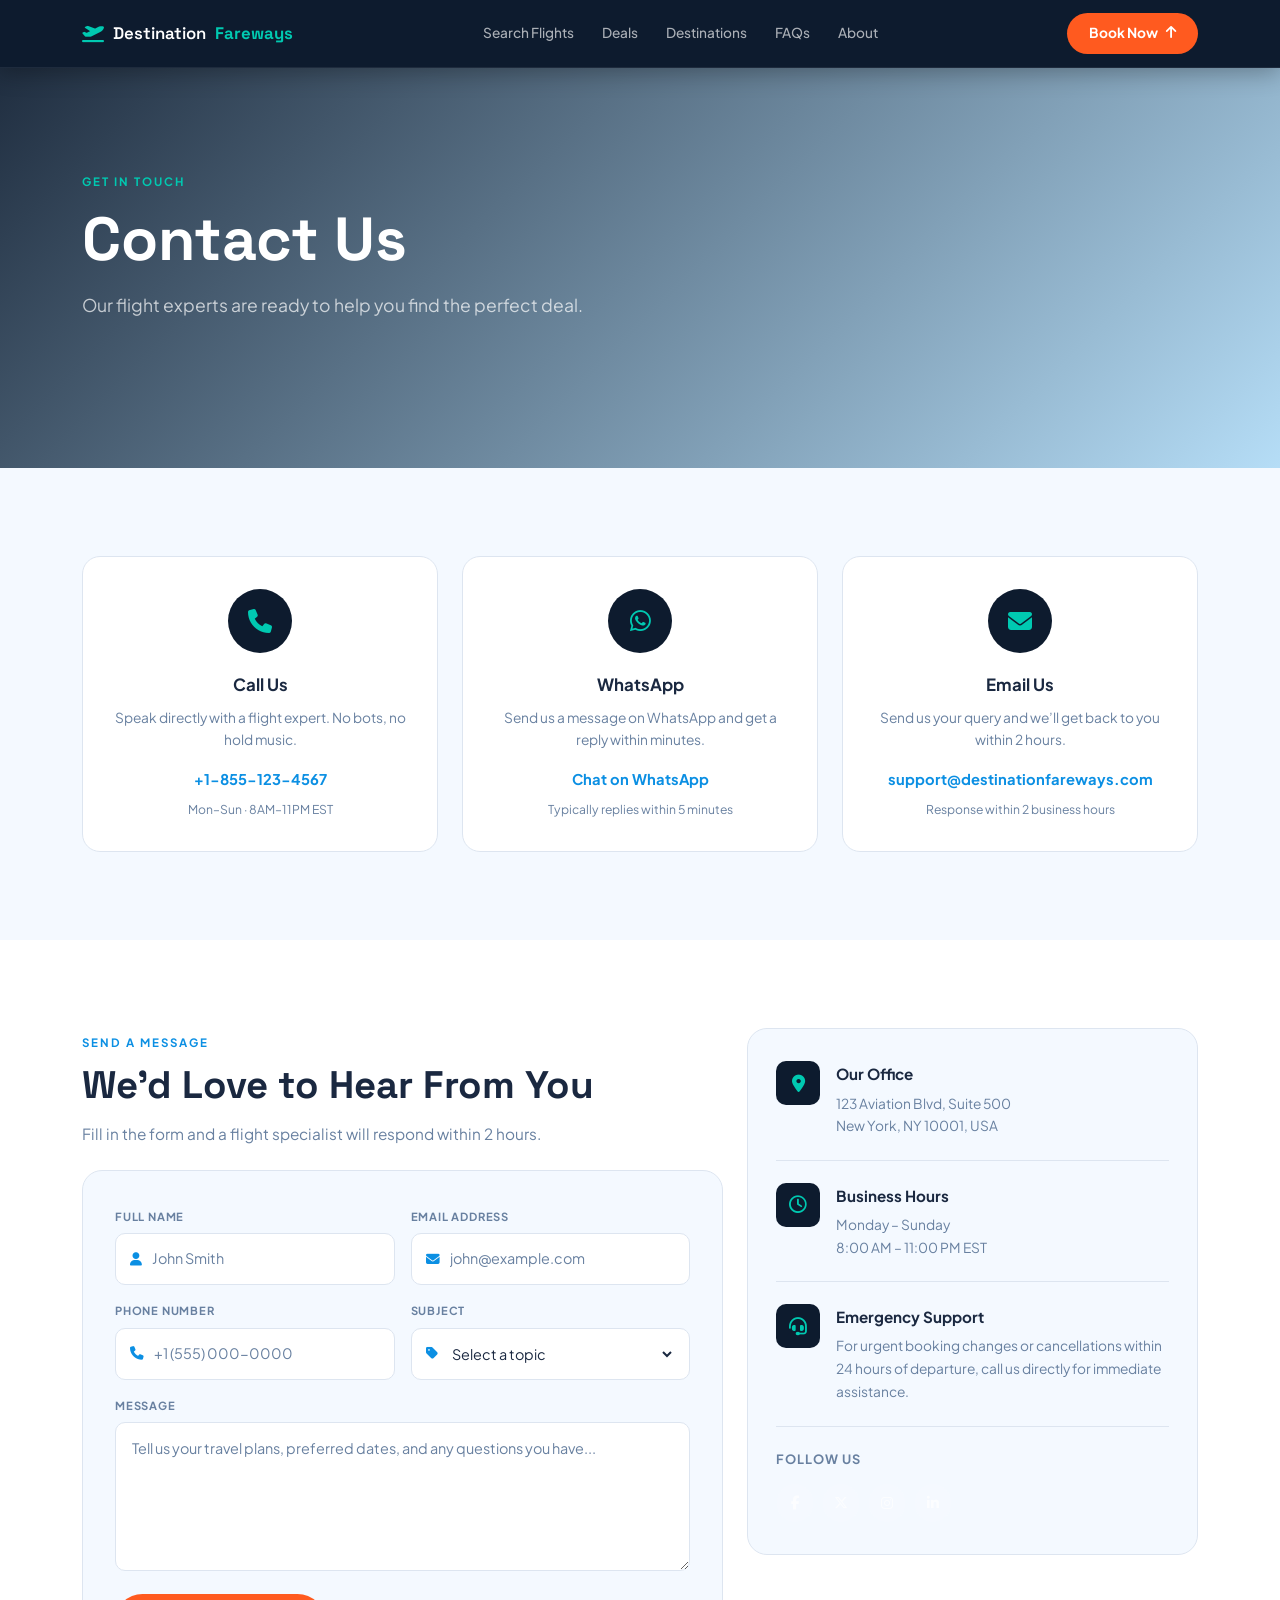
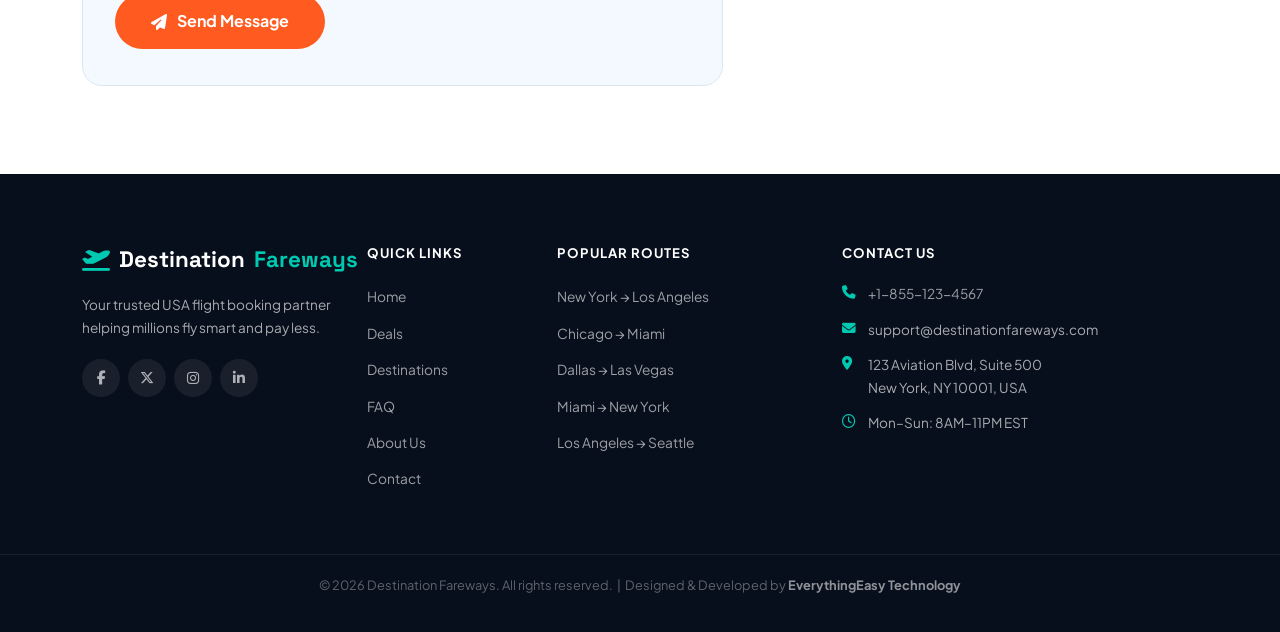
==== commit 2403c945: "added new fb" ====
--- a/contact.html
+++ b/contact.html
@@ -1,295 +1,430 @@
-<!DOCTYPE html>
+<!doctype html>
 <html lang="en">
-<head>
-  <meta charset="UTF-8">
-  <meta name="viewport" content="width=device-width, initial-scale=1.0">
-  <title>Contact Destination Fareways — Call Our USA Flight Booking Experts 24/7</title>
-  <meta name="description" content="Contact Destination Fareways USA. Call +1-855-123-4567 to speak with a US-based flight booking expert 24/7. Get cheap flight quotes, booking help &amp; cancellation support.">
-  <meta name="keywords" content="contact Destination Fareways, flight booking customer service USA, cheap flights customer support, travel agent phone number USA, book flights by phone USA">
-  <meta name="robots" content="index, follow">
-  <meta name="geo.region" content="US">
-  <meta name="language" content="en-US">
-  <link rel="canonical" href="https://destinationfareways.com/contact.html">
-  <meta property="og:title" content="Contact Destination Fareways — USA Flight Booking Support">
-  <meta property="og:description" content="Call +1-855-123-4567 to speak with a US-based flight booking expert available 24/7.">
-  <meta property="og:locale" content="en_US">
-
-  <link rel="preconnect" href="https://fonts.googleapis.com">
-  <link rel="preconnect" href="https://fonts.gstatic.com" crossorigin>
-  <link href="https://fonts.googleapis.com/css2?family=Plus+Jakarta+Sans:wght@300;400;500;600;700;800&family=Space+Grotesk:wght@400;500;600;700;800&family=JetBrains+Mono:wght@400;600&display=swap" rel="stylesheet">
-
-  <link rel="stylesheet" href="https://cdn.jsdelivr.net/npm/bootstrap@5.3.2/dist/css/bootstrap.min.css">
-  <link rel="stylesheet" href="https://cdnjs.cloudflare.com/ajax/libs/font-awesome/6.5.0/css/all.min.css">
-  <link rel="stylesheet" href="https://unpkg.com/aos@2.3.1/dist/aos.css">
-  <link rel="stylesheet" href="styles.css">
-</head>
-<body class="contact-page">
-
-  <!-- STICKY NAV (always visible on inner pages) -->
-  <nav class="sticky-nav visible" id="stickyNav" role="navigation">
-    <div class="container">
-      <div class="sticky-nav-inner">
-        <a href="home.html" class="sticky-brand">
-          <i class="fa-solid fa-plane-departure"></i>
-          Destination<strong>Fareways</strong>
-        </a>
-        <div class="sticky-links">
-          <a href="home.html#routes" class="sticky-link">Search Flights</a>
-          <a href="home.html#deals" class="sticky-link">Deals</a>
-          <a href="home.html#destinations" class="sticky-link">Destinations</a>
-          <a href="home.html#faq" class="sticky-link">FAQs</a>
-          <a href="about.html" class="sticky-link">About</a>
-        </div>
-        <a href="home.html" class="sticky-cta">
-          Book Now <i class="fa-solid fa-arrow-up"></i>
-        </a>
-      </div>
+  <head>
+    <meta charset="UTF-8" />
+    <meta name="viewport" content="width=device-width, initial-scale=1.0" />
+    <title>
+      Contact Destination Fareways — Call Our USA Flight Booking Experts 24/7
+    </title>
+    <meta
+      name="description"
+      content="Contact Destination Fareways USA. Call +1-855-123-4567 to speak with a US-based flight booking expert 24/7. Get cheap flight quotes, booking help &amp; cancellation support."
+    />
+    <meta
+      name="keywords"
+      content="contact Destination Fareways, flight booking customer service USA, cheap flights customer support, travel agent phone number USA, book flights by phone USA"
+    />
+    <meta name="robots" content="index, follow" />
+    <meta name="geo.region" content="US" />
+    <meta name="language" content="en-US" />
+    <link rel="canonical" href="https://destinationfareways.com/contact.html" />
+    <meta
+      property="og:title"
+      content="Contact Destination Fareways — USA Flight Booking Support"
+    />
+    <meta
+      property="og:description"
+      content="Call +1-855-123-4567 to speak with a US-based flight booking expert available 24/7."
+    />
+    <meta property="og:locale" content="en_US" />
+
+    <link rel="preconnect" href="https://fonts.googleapis.com" />
+    <link rel="preconnect" href="https://fonts.gstatic.com" crossorigin />
+    <link
+      href="https://fonts.googleapis.com/css2?family=Plus+Jakarta+Sans:wght@300;400;500;600;700;800&family=Space+Grotesk:wght@400;500;600;700;800&family=JetBrains+Mono:wght@400;600&display=swap"
+      rel="stylesheet"
+    />
+
+    <link
+      rel="stylesheet"
+      href="https://cdn.jsdelivr.net/npm/bootstrap@5.3.2/dist/css/bootstrap.min.css"
+    />
+    <link
+      rel="stylesheet"
+      href="https://cdnjs.cloudflare.com/ajax/libs/font-awesome/6.5.0/css/all.min.css"
+    />
+    <link rel="stylesheet" href="https://unpkg.com/aos@2.3.1/dist/aos.css" />
+    <link rel="stylesheet" href="styles.css" />
+  </head>
+  <body class="contact-page">
+    <!-- STICKY NAV (always visible on inner pages) -->
+    <nav class="sticky-nav visible" id="stickyNav" role="navigation">
+      <div class="container">
+        <div class="sticky-nav-inner">
+          <a href="index.html" class="sticky-brand">
+            <i class="fa-solid fa-plane-departure"></i>
+            Destination<strong>Fareways</strong>
+          </a>
+          <div class="sticky-links">
+            <a href="index.html#routes" class="sticky-link">Search Flights</a>
+            <a href="index.html#deals" class="sticky-link">Deals</a>
+            <a href="index.html#destinations" class="sticky-link"
+              >Destinations</a
+            >
+            <a href="index.html#faq" class="sticky-link">FAQs</a>
+            <a href="about.html" class="sticky-link">About</a>
+          </div>
+          <a href="index.html" class="sticky-cta">
+            Book Now <i class="fa-solid fa-arrow-up"></i>
+          </a>
+        </div>
+      </div>
+    </nav>
+
+    <!-- PAGE HERO -->
+    <section class="page-hero">
+      <div class="page-hero-overlay"></div>
+      <div class="container">
+        <div class="page-hero-content" data-aos="fade-up">
+          <div class="page-hero-eyebrow">Get in Touch</div>
+          <h1 class="page-hero-title">Contact Us</h1>
+          <p class="page-hero-sub">
+            Our flight experts are ready to help you find the perfect deal.
+          </p>
+        </div>
+      </div>
+    </section>
+
+    <!-- CONTACT INFO CARDS -->
+    <section class="bg-soft">
+      <div class="container">
+        <div class="row g-4 justify-content-center" data-aos="fade-up">
+          <div class="col-md-4">
+            <div class="contact-info-card">
+              <div class="contact-info-icon">
+                <i class="fa-solid fa-phone"></i>
+              </div>
+              <div class="contact-info-title">Call Us</div>
+              <p class="contact-info-desc">
+                Speak directly with a flight expert. No bots, no hold music.
+              </p>
+              <a href="tel:+18551234567" class="contact-info-link"
+                >+1-855-123-4567</a
+              >
+              <div class="contact-info-note">
+                Mon&ndash;Sun &middot; 8AM&ndash;11PM EST
+              </div>
+            </div>
+          </div>
+
+          <div class="col-md-4">
+            <div class="contact-info-card">
+              <div class="contact-info-icon">
+                <i class="fa-brands fa-whatsapp"></i>
+              </div>
+              <div class="contact-info-title">WhatsApp</div>
+              <p class="contact-info-desc">
+                Send us a message on WhatsApp and get a reply within minutes.
+              </p>
+              <a
+                href="https://wa.me/18551234567"
+                target="_blank"
+                rel="noopener noreferrer"
+                class="contact-info-link"
+                >Chat on WhatsApp</a
+              >
+              <div class="contact-info-note">
+                Typically replies within 5 minutes
+              </div>
+            </div>
+          </div>
+
+          <div class="col-md-4">
+            <div class="contact-info-card">
+              <div class="contact-info-icon">
+                <i class="fa-solid fa-envelope"></i>
+              </div>
+              <div class="contact-info-title">Email Us</div>
+              <p class="contact-info-desc">
+                Send us your query and we&rsquo;ll get back to you within 2
+                hours.
+              </p>
+              <a
+                href="mailto:support@destinationfareways.com"
+                class="contact-info-link"
+                >support@destinationfareways.com</a
+              >
+              <div class="contact-info-note">
+                Response within 2 business hours
+              </div>
+            </div>
+          </div>
+        </div>
+      </div>
+    </section>
+
+    <!-- CONTACT FORM + MAP -->
+    <section class="bg-white">
+      <div class="container">
+        <div class="row gy-5 align-items-start">
+          <!-- Form -->
+          <div class="col-lg-7" data-aos="fade-right">
+            <div class="section-eyebrow">Send a Message</div>
+            <h2 class="section-title">We&rsquo;d Love to Hear From You</h2>
+            <p class="section-sub mb-4">
+              Fill in the form and a flight specialist will respond within 2
+              hours.
+            </p>
+
+            <form
+              class="contact-form"
+              id="contactForm"
+              onsubmit="submitContactForm(event)"
+              novalidate
+            >
+              <div class="row g-3">
+                <div class="col-sm-6">
+                  <label class="cf-label" for="cfName">Full Name</label>
+                  <div class="cf-input-wrap">
+                    <i class="fa-solid fa-user cf-icon"></i>
+                    <input
+                      type="text"
+                      id="cfName"
+                      class="cf-input"
+                      placeholder="John Smith"
+                      required
+                    />
+                  </div>
+                </div>
+                <div class="col-sm-6">
+                  <label class="cf-label" for="cfEmail">Email Address</label>
+                  <div class="cf-input-wrap">
+                    <i class="fa-solid fa-envelope cf-icon"></i>
+                    <input
+                      type="email"
+                      id="cfEmail"
+                      class="cf-input"
+                      placeholder="john@example.com"
+                      required
+                    />
+                  </div>
+                </div>
+                <div class="col-sm-6">
+                  <label class="cf-label" for="cfPhone">Phone Number</label>
+                  <div class="cf-input-wrap">
+                    <i class="fa-solid fa-phone cf-icon"></i>
+                    <input
+                      type="tel"
+                      id="cfPhone"
+                      class="cf-input"
+                      placeholder="+1 (555) 000-0000"
+                    />
+                  </div>
+                </div>
+                <div class="col-sm-6">
+                  <label class="cf-label" for="cfSubject">Subject</label>
+                  <div class="cf-input-wrap">
+                    <i class="fa-solid fa-tag cf-icon"></i>
+                    <select id="cfSubject" class="cf-input cf-select" required>
+                      <option value="" disabled selected>Select a topic</option>
+                      <option>Flight Booking Inquiry</option>
+                      <option>Change or Cancellation</option>
+                      <option>Best Price Guarantee</option>
+                      <option>Business Class Deals</option>
+                      <option>Group Booking (10+ pax)</option>
+                      <option>Other</option>
+                    </select>
+                  </div>
+                </div>
+                <div class="col-12">
+                  <label class="cf-label" for="cfMessage">Message</label>
+                  <textarea
+                    id="cfMessage"
+                    class="cf-textarea"
+                    rows="5"
+                    placeholder="Tell us your travel plans, preferred dates, and any questions you have..."
+                    required
+                  ></textarea>
+                </div>
+                <div class="col-12">
+                  <button type="submit" class="cf-submit-btn">
+                    <i class="fa-solid fa-paper-plane"></i> Send Message
+                  </button>
+                </div>
+              </div>
+            </form>
+          </div>
+
+          <!-- Sidebar info -->
+          <div class="col-lg-5" data-aos="fade-left">
+            <div class="contact-sidebar">
+              <div class="cs-block">
+                <div class="cs-icon">
+                  <i class="fa-solid fa-location-dot"></i>
+                </div>
+                <div>
+                  <div class="cs-title">Our Office</div>
+                  <p class="cs-text">
+                    123 Aviation Blvd, Suite 500<br />New York, NY 10001, USA
+                  </p>
+                </div>
+              </div>
+              <div class="cs-block">
+                <div class="cs-icon"><i class="fa-regular fa-clock"></i></div>
+                <div>
+                  <div class="cs-title">Business Hours</div>
+                  <p class="cs-text">
+                    Monday &ndash; Sunday<br />8:00 AM &ndash; 11:00 PM EST
+                  </p>
+                </div>
+              </div>
+              <div class="cs-block">
+                <div class="cs-icon"><i class="fa-solid fa-headset"></i></div>
+                <div>
+                  <div class="cs-title">Emergency Support</div>
+                  <p class="cs-text">
+                    For urgent booking changes or cancellations within 24 hours
+                    of departure, call us directly for immediate assistance.
+                  </p>
+                </div>
+              </div>
+
+              <div class="cs-social-heading">Follow Us</div>
+              <div class="footer-socials">
+                <a href="#" class="footer-social-link" aria-label="Facebook"
+                  ><i class="fa-brands fa-facebook-f"></i
+                ></a>
+                <a href="#" class="footer-social-link" aria-label="Twitter"
+                  ><i class="fa-brands fa-x-twitter"></i
+                ></a>
+                <a href="#" class="footer-social-link" aria-label="Instagram"
+                  ><i class="fa-brands fa-instagram"></i
+                ></a>
+                <a href="#" class="footer-social-link" aria-label="LinkedIn"
+                  ><i class="fa-brands fa-linkedin-in"></i
+                ></a>
+              </div>
+            </div>
+          </div>
+        </div>
+      </div>
+    </section>
+
+    <!-- FOOTER -->
+    <footer class="site-footer">
+      <div class="container">
+        <div class="row g-4">
+          <div class="col-lg-3 col-md-6">
+            <div class="footer-brand">
+              <i class="fa-solid fa-plane-departure"></i> Destination<span
+                >Fareways</span
+              >
+            </div>
+            <p class="footer-about">
+              Your trusted USA flight booking partner helping millions fly smart
+              and pay less.
+            </p>
+            <div class="footer-socials">
+              <a href="#" class="footer-social-link" aria-label="Facebook"
+                ><i class="fa-brands fa-facebook-f"></i
+              ></a>
+              <a href="#" class="footer-social-link" aria-label="Twitter"
+                ><i class="fa-brands fa-x-twitter"></i
+              ></a>
+              <a href="#" class="footer-social-link" aria-label="Instagram"
+                ><i class="fa-brands fa-instagram"></i
+              ></a>
+              <a href="#" class="footer-social-link" aria-label="LinkedIn"
+                ><i class="fa-brands fa-linkedin-in"></i
+              ></a>
+            </div>
+          </div>
+          <div class="col-lg-2 col-md-6">
+            <div class="footer-heading">Quick Links</div>
+            <ul class="footer-links">
+              <li><a href="index.html">Home</a></li>
+              <li><a href="index.html#deals">Deals</a></li>
+              <li><a href="index.html#destinations">Destinations</a></li>
+              <li><a href="index.html#faq">FAQ</a></li>
+              <li><a href="about.html">About Us</a></li>
+              <li><a href="contact.html">Contact</a></li>
+            </ul>
+          </div>
+          <div class="col-lg-3 col-md-6">
+            <div class="footer-heading">Popular Routes</div>
+            <ul class="footer-links">
+              <li><a href="#">New York &rarr; Los Angeles</a></li>
+              <li><a href="#">Chicago &rarr; Miami</a></li>
+              <li><a href="#">Dallas &rarr; Las Vegas</a></li>
+              <li><a href="#">Miami &rarr; New York</a></li>
+              <li><a href="#">Los Angeles &rarr; Seattle</a></li>
+            </ul>
+          </div>
+          <div class="col-lg-4 col-md-6">
+            <div class="footer-heading">Contact Us</div>
+            <div class="footer-contact-row">
+              <i class="fa-solid fa-phone"></i
+              ><span><a href="tel:+18551234567">+1-855-123-4567</a></span>
+            </div>
+            <div class="footer-contact-row">
+              <i class="fa-solid fa-envelope"></i
+              ><span>support@destinationfareways.com</span>
+            </div>
+            <div class="footer-contact-row">
+              <i class="fa-solid fa-location-dot"></i
+              ><span
+                >123 Aviation Blvd, Suite 500<br />New York, NY 10001, USA</span
+              >
+            </div>
+            <div class="footer-contact-row">
+              <i class="fa-regular fa-clock"></i
+              ><span>Mon&ndash;Sun: 8AM&ndash;11PM EST</span>
+            </div>
+          </div>
+        </div>
+      </div>
+      <div class="footer-bottom">
+        <div class="container">
+          <p>
+            &copy; 2026 Destination Fareways. All rights reserved. &nbsp;|&nbsp;
+            Designed &amp; Developed by
+            <strong>EverythingEasy Technology</strong>
+          </p>
+        </div>
+      </div>
+    </footer>
+
+    <a href="tel:+18551234567" class="float-call" aria-label="Call us">
+      <i class="fa-solid fa-phone"></i><span>Call Now</span>
+    </a>
+
+    <div class="toast-notify" id="toastNotify" role="alert" aria-live="polite">
+      <i class="fa-solid fa-circle-check"></i>
+      <span id="toastText">Message sent!</span>
     </div>
-  </nav>
-
-  <!-- PAGE HERO -->
-  <section class="page-hero">
-    <div class="page-hero-overlay"></div>
-    <div class="container">
-      <div class="page-hero-content" data-aos="fade-up">
-        <div class="page-hero-eyebrow">Get in Touch</div>
-        <h1 class="page-hero-title">Contact Us</h1>
-        <p class="page-hero-sub">Our flight experts are ready to help you find the perfect deal.</p>
-      </div>
-    </div>
-  </section>
-
-  <!-- CONTACT INFO CARDS -->
-  <section class="bg-soft">
-    <div class="container">
-      <div class="row g-4 justify-content-center" data-aos="fade-up">
-
-        <div class="col-md-4">
-          <div class="contact-info-card">
-            <div class="contact-info-icon"><i class="fa-solid fa-phone"></i></div>
-            <div class="contact-info-title">Call Us</div>
-            <p class="contact-info-desc">Speak directly with a flight expert. No bots, no hold music.</p>
-            <a href="tel:+18551234567" class="contact-info-link">+1-855-123-4567</a>
-            <div class="contact-info-note">Mon&ndash;Sun &middot; 8AM&ndash;11PM EST</div>
-          </div>
-        </div>
-
-        <div class="col-md-4">
-          <div class="contact-info-card">
-            <div class="contact-info-icon"><i class="fa-brands fa-whatsapp"></i></div>
-            <div class="contact-info-title">WhatsApp</div>
-            <p class="contact-info-desc">Send us a message on WhatsApp and get a reply within minutes.</p>
-            <a href="https://wa.me/18551234567" target="_blank" rel="noopener noreferrer" class="contact-info-link">Chat on WhatsApp</a>
-            <div class="contact-info-note">Typically replies within 5 minutes</div>
-          </div>
-        </div>
-
-        <div class="col-md-4">
-          <div class="contact-info-card">
-            <div class="contact-info-icon"><i class="fa-solid fa-envelope"></i></div>
-            <div class="contact-info-title">Email Us</div>
-            <p class="contact-info-desc">Send us your query and we&rsquo;ll get back to you within 2 hours.</p>
-            <a href="mailto:support@destinationfareways.com" class="contact-info-link">support@destinationfareways.com</a>
-            <div class="contact-info-note">Response within 2 business hours</div>
-          </div>
-        </div>
-
-      </div>
-    </div>
-  </section>
-
-  <!-- CONTACT FORM + MAP -->
-  <section class="bg-white">
-    <div class="container">
-      <div class="row gy-5 align-items-start">
-
-        <!-- Form -->
-        <div class="col-lg-7" data-aos="fade-right">
-          <div class="section-eyebrow">Send a Message</div>
-          <h2 class="section-title">We&rsquo;d Love to Hear From You</h2>
-          <p class="section-sub mb-4">Fill in the form and a flight specialist will respond within 2 hours.</p>
-
-          <form class="contact-form" id="contactForm" onsubmit="submitContactForm(event)" novalidate>
-
-            <div class="row g-3">
-              <div class="col-sm-6">
-                <label class="cf-label" for="cfName">Full Name</label>
-                <div class="cf-input-wrap">
-                  <i class="fa-solid fa-user cf-icon"></i>
-                  <input type="text" id="cfName" class="cf-input" placeholder="John Smith" required>
-                </div>
-              </div>
-              <div class="col-sm-6">
-                <label class="cf-label" for="cfEmail">Email Address</label>
-                <div class="cf-input-wrap">
-                  <i class="fa-solid fa-envelope cf-icon"></i>
-                  <input type="email" id="cfEmail" class="cf-input" placeholder="john@example.com" required>
-                </div>
-              </div>
-              <div class="col-sm-6">
-                <label class="cf-label" for="cfPhone">Phone Number</label>
-                <div class="cf-input-wrap">
-                  <i class="fa-solid fa-phone cf-icon"></i>
-                  <input type="tel" id="cfPhone" class="cf-input" placeholder="+1 (555) 000-0000">
-                </div>
-              </div>
-              <div class="col-sm-6">
-                <label class="cf-label" for="cfSubject">Subject</label>
-                <div class="cf-input-wrap">
-                  <i class="fa-solid fa-tag cf-icon"></i>
-                  <select id="cfSubject" class="cf-input cf-select" required>
-                    <option value="" disabled selected>Select a topic</option>
-                    <option>Flight Booking Inquiry</option>
-                    <option>Change or Cancellation</option>
-                    <option>Best Price Guarantee</option>
-                    <option>Business Class Deals</option>
-                    <option>Group Booking (10+ pax)</option>
-                    <option>Other</option>
-                  </select>
-                </div>
-              </div>
-              <div class="col-12">
-                <label class="cf-label" for="cfMessage">Message</label>
-                <textarea id="cfMessage" class="cf-textarea" rows="5" placeholder="Tell us your travel plans, preferred dates, and any questions you have..." required></textarea>
-              </div>
-              <div class="col-12">
-                <button type="submit" class="cf-submit-btn">
-                  <i class="fa-solid fa-paper-plane"></i> Send Message
-                </button>
-              </div>
-            </div>
-
-          </form>
-        </div>
-
-        <!-- Sidebar info -->
-        <div class="col-lg-5" data-aos="fade-left">
-          <div class="contact-sidebar">
-            <div class="cs-block">
-              <div class="cs-icon"><i class="fa-solid fa-location-dot"></i></div>
-              <div>
-                <div class="cs-title">Our Office</div>
-                <p class="cs-text">123 Aviation Blvd, Suite 500<br>New York, NY 10001, USA</p>
-              </div>
-            </div>
-            <div class="cs-block">
-              <div class="cs-icon"><i class="fa-regular fa-clock"></i></div>
-              <div>
-                <div class="cs-title">Business Hours</div>
-                <p class="cs-text">Monday &ndash; Sunday<br>8:00 AM &ndash; 11:00 PM EST</p>
-              </div>
-            </div>
-            <div class="cs-block">
-              <div class="cs-icon"><i class="fa-solid fa-headset"></i></div>
-              <div>
-                <div class="cs-title">Emergency Support</div>
-                <p class="cs-text">For urgent booking changes or cancellations within 24 hours of departure, call us directly for immediate assistance.</p>
-              </div>
-            </div>
-
-            <div class="cs-social-heading">Follow Us</div>
-            <div class="footer-socials">
-              <a href="#" class="footer-social-link" aria-label="Facebook"><i class="fa-brands fa-facebook-f"></i></a>
-              <a href="#" class="footer-social-link" aria-label="Twitter"><i class="fa-brands fa-x-twitter"></i></a>
-              <a href="#" class="footer-social-link" aria-label="Instagram"><i class="fa-brands fa-instagram"></i></a>
-              <a href="#" class="footer-social-link" aria-label="LinkedIn"><i class="fa-brands fa-linkedin-in"></i></a>
-            </div>
-          </div>
-        </div>
-
-      </div>
-    </div>
-  </section>
-
-  <!-- FOOTER -->
-  <footer class="site-footer">
-    <div class="container">
-      <div class="row g-4">
-        <div class="col-lg-3 col-md-6">
-          <div class="footer-brand"><i class="fa-solid fa-plane-departure"></i> Destination<span>Fareways</span></div>
-          <p class="footer-about">Your trusted USA flight booking partner helping millions fly smart and pay less.</p>
-          <div class="footer-socials">
-            <a href="#" class="footer-social-link" aria-label="Facebook"><i class="fa-brands fa-facebook-f"></i></a>
-            <a href="#" class="footer-social-link" aria-label="Twitter"><i class="fa-brands fa-x-twitter"></i></a>
-            <a href="#" class="footer-social-link" aria-label="Instagram"><i class="fa-brands fa-instagram"></i></a>
-            <a href="#" class="footer-social-link" aria-label="LinkedIn"><i class="fa-brands fa-linkedin-in"></i></a>
-          </div>
-        </div>
-        <div class="col-lg-2 col-md-6">
-          <div class="footer-heading">Quick Links</div>
-          <ul class="footer-links">
-            <li><a href="home.html">Home</a></li>
-            <li><a href="home.html#deals">Deals</a></li>
-            <li><a href="home.html#destinations">Destinations</a></li>
-            <li><a href="home.html#faq">FAQ</a></li>
-            <li><a href="about.html">About Us</a></li>
-            <li><a href="contact.html">Contact</a></li>
-          </ul>
-        </div>
-        <div class="col-lg-3 col-md-6">
-          <div class="footer-heading">Popular Routes</div>
-          <ul class="footer-links">
-            <li><a href="#">New York &rarr; Los Angeles</a></li>
-            <li><a href="#">Chicago &rarr; Miami</a></li>
-            <li><a href="#">Dallas &rarr; Las Vegas</a></li>
-            <li><a href="#">Miami &rarr; New York</a></li>
-            <li><a href="#">Los Angeles &rarr; Seattle</a></li>
-          </ul>
-        </div>
-        <div class="col-lg-4 col-md-6">
-          <div class="footer-heading">Contact Us</div>
-          <div class="footer-contact-row"><i class="fa-solid fa-phone"></i><span><a href="tel:+18551234567">+1-855-123-4567</a></span></div>
-          <div class="footer-contact-row"><i class="fa-solid fa-envelope"></i><span>support@destinationfareways.com</span></div>
-          <div class="footer-contact-row"><i class="fa-solid fa-location-dot"></i><span>123 Aviation Blvd, Suite 500<br>New York, NY 10001, USA</span></div>
-          <div class="footer-contact-row"><i class="fa-regular fa-clock"></i><span>Mon&ndash;Sun: 8AM&ndash;11PM EST</span></div>
-        </div>
-      </div>
-    </div>
-    <div class="footer-bottom">
-      <div class="container">
-        <p>&copy; 2026 Destination Fareways. All rights reserved. &nbsp;|&nbsp; Designed &amp; Developed by <strong>EverythingEasy Technology</strong></p>
-      </div>
-    </div>
-  </footer>
-
-  <a href="tel:+18551234567" class="float-call" aria-label="Call us">
-    <i class="fa-solid fa-phone"></i><span>Call Now</span>
-  </a>
-
-  <div class="toast-notify" id="toastNotify" role="alert" aria-live="polite">
-    <i class="fa-solid fa-circle-check"></i>
-    <span id="toastText">Message sent!</span>
-  </div>
-
-  <script src="https://cdn.jsdelivr.net/npm/bootstrap@5.3.2/dist/js/bootstrap.bundle.min.js"></script>
-  <script src="https://unpkg.com/aos@2.3.1/dist/aos.js"></script>
-  <script>
-    AOS.init({ duration: 700, once: true, offset: 60 });
-
-    function submitContactForm(e) {
-      e.preventDefault();
-      const name = document.getElementById('cfName').value.trim();
-      const email = document.getElementById('cfEmail').value.trim();
-      const message = document.getElementById('cfMessage').value.trim();
-      if (!name || !email || !message) {
-        showToast('Please fill in all required fields.', '#EF4444');
-        return;
+
+    <script src="https://cdn.jsdelivr.net/npm/bootstrap@5.3.2/dist/js/bootstrap.bundle.min.js"></script>
+    <script src="https://unpkg.com/aos@2.3.1/dist/aos.js"></script>
+    <script>
+      AOS.init({ duration: 700, once: true, offset: 60 });
+
+      function submitContactForm(e) {
+        e.preventDefault();
+        const name = document.getElementById("cfName").value.trim();
+        const email = document.getElementById("cfEmail").value.trim();
+        const message = document.getElementById("cfMessage").value.trim();
+        if (!name || !email || !message) {
+          showToast("Please fill in all required fields.", "#EF4444");
+          return;
+        }
+        showToast(
+          "Thanks, " + name + "! We'll reply within 2 hours.",
+          "#10B981",
+        );
+        e.target.reset();
       }
-      showToast('Thanks, ' + name + '! We\'ll reply within 2 hours.', '#10B981');
-      e.target.reset();
-    }
-
-    function showToast(msg, bg) {
-      const el = document.getElementById('toastNotify');
-      document.getElementById('toastText').textContent = msg;
-      el.style.background = bg || '#10B981';
-      el.classList.add('show');
-      el.style.display = 'flex';
-      setTimeout(() => {
-        el.classList.remove('show');
-        el.style.display = 'none';
-      }, 4500);
-    }
-  </script>
-</body>
+
+      function showToast(msg, bg) {
+        const el = document.getElementById("toastNotify");
+        document.getElementById("toastText").textContent = msg;
+        el.style.background = bg || "#10B981";
+        el.classList.add("show");
+        el.style.display = "flex";
+        setTimeout(() => {
+          el.classList.remove("show");
+          el.style.display = "none";
+        }, 4500);
+      }
+    </script>
+  </body>
 </html>
--- a/styles.css
+++ b/styles.css
@@ -264,6 +264,14 @@
   transform: translateY(0);
 }
 
+.sticky-nav.hero-mobile .sticky-cta {
+  display: none;
+}
+
+.sticky-nav.hero-mobile {
+  transform: translateY(0);
+}
+
 .sticky-nav-inner {
   display: flex;
   align-items: center;
@@ -348,10 +356,10 @@
 .hero {
   position: relative;
   height: 100vh;
-  min-height: 600px;
-  display: flex;
-  align-items: center;
-  padding: 64px 0 80px;
+  min-height: 560px;
+  display: flex;
+  align-items: center;
+  padding: 44px 0 58px;
   background-image: url('https://images.unsplash.com/photo-1436491865332-7a61a109cc05?w=1600&q=80');
   background-size: cover;
   background-position: center 35%;
@@ -372,7 +380,7 @@
 .hero-content {
   position: relative;
   z-index: 1;
-  padding-top: 20px;
+  padding-top: 8px;
 }
 
 .hero-badge {
@@ -383,19 +391,19 @@
   border: 1px solid rgba(0, 201, 177, 0.38);
   color: var(--teal);
   border-radius: 50px;
-  padding: 8px 20px;
-  font-size: 0.8rem;
+  padding: 7px 16px;
+  font-size: 0.75rem;
   font-weight: 700;
   letter-spacing: 0.4px;
-  margin-bottom: 22px;
+  margin-bottom: 14px;
 }
 
 .hero-title {
-  font-size: clamp(2rem, 4.8vw, 3.8rem);
+  font-size: clamp(1.9rem, 4.3vw, 3.35rem);
   color: var(--white);
   font-weight: 800;
   line-height: 1.12;
-  margin-bottom: 18px;
+  margin-bottom: 12px;
 }
 
 .hero-accent {
@@ -404,8 +412,8 @@
 
 .hero-subtitle {
   color: rgba(255,255,255,0.72);
-  font-size: 1.05rem;
-  margin-bottom: 32px;
+  font-size: 0.98rem;
+  margin-bottom: 22px;
 }
 
 /* =============================================================
@@ -415,7 +423,7 @@
   display: flex;
   flex-wrap: wrap;
   gap: 10px;
-  margin-bottom: 36px;
+  margin-bottom: 24px;
 }
 
 .trust-pill {
@@ -425,9 +433,9 @@
   background: rgba(255,255,255,0.09);
   border: 1px solid rgba(255,255,255,0.14);
   border-radius: 50px;
-  padding: 8px 18px;
+  padding: 7px 14px;
   color: var(--white);
-  font-size: 0.8rem;
+  font-size: 0.76rem;
   font-weight: 500;
   backdrop-filter: blur(8px);
   -webkit-backdrop-filter: blur(8px);
@@ -444,7 +452,7 @@
 .search-card {
   background: var(--white);
   border-radius: 20px;
-  padding: 28px 28px 24px;
+  padding: 22px 24px 20px;
   box-shadow: var(--shadow-xl);
 }
 
@@ -453,7 +461,7 @@
   display: flex;
   gap: 2px;
   border-bottom: 2px solid var(--border);
-  margin-bottom: 24px;
+  margin-bottom: 18px;
 }
 
 /* Mobile-only trip type select — hidden on desktop */
@@ -474,6 +482,20 @@
 
 /* Return-date mobile prompt — hidden everywhere except mobile one-way state */
 .return-prompt {
+  display: none;
+}
+
+.mobile-special-fares,
+.mobile-work-card,
+.mobile-nonstop-row {
+  display: none;
+}
+
+.mobile-hero-card {
+  display: none;
+}
+
+.mobile-hero-nav {
   display: none;
 }
 
@@ -483,9 +505,9 @@
   border-bottom: 2px solid transparent;
   margin-bottom: -2px;
   color: var(--muted);
-  font-size: 0.88rem;
+  font-size: 0.82rem;
   font-weight: 600;
-  padding: 10px 20px;
+  padding: 8px 16px;
   cursor: pointer;
   transition: all 0.2s;
   display: inline-flex;
@@ -516,12 +538,16 @@
 
 .s-label {
   display: block;
-  font-size: 0.68rem;
+  font-size: 0.62rem;
   font-weight: 700;
   letter-spacing: 0.9px;
   text-transform: uppercase;
   color: var(--muted);
-  margin-bottom: 7px;
+  margin-bottom: 5px;
+}
+
+.mobile-label {
+  display: none;
 }
 
 .s-input-box {
@@ -531,7 +557,7 @@
   border: 1.5px solid var(--border);
   border-radius: 10px;
   padding: 0 14px;
-  height: 58px;
+  height: 50px;
   background: var(--white);
   cursor: pointer;
   transition: border-color 0.22s, box-shadow 0.22s;
@@ -557,7 +583,7 @@
   outline: none;
   background: transparent;
   font-family: 'Plus Jakarta Sans', sans-serif;
-  font-size: 0.92rem;
+  font-size: 0.86rem;
   font-weight: 600;
   color: var(--text);
   width: 100%;
@@ -571,8 +597,8 @@
 
 /* Swap Button */
 .swap-btn {
-  width: 44px;
-  height: 44px;
+  width: 38px;
+  height: 38px;
   flex-shrink: 0;
   background: var(--soft);
   border: 1.5px solid var(--border);
@@ -585,7 +611,7 @@
   cursor: pointer;
   transition: all 0.3s ease;
   align-self: end;
-  margin-bottom: 7px;
+  margin-bottom: 6px;
 }
 
 .swap-btn:hover {
@@ -609,13 +635,13 @@
 
 /* Search Button */
 .search-btn {
-  height: 58px;
+  height: 50px;
   width: 100%;
   background: var(--accent);
   color: var(--white);
   border: none;
   border-radius: 12px;
-  font-size: 0.95rem;
+  font-size: 0.88rem;
   font-weight: 700;
   cursor: pointer;
   display: flex;
@@ -629,6 +655,76 @@
   background: var(--accent-dark);
   transform: translateY(-2px);
   box-shadow: 0 10px 28px rgba(255, 90, 31, 0.4);
+}
+
+.desktop-special-fares {
+  display: flex;
+  align-items: center;
+  gap: 12px;
+  margin-top: 10px;
+  padding-top: 12px;
+  border-top: 1.5px solid var(--border);
+}
+
+.desktop-add-return {
+  display: inline-flex;
+  align-items: center;
+  gap: 8px;
+  margin-top: 10px;
+  border: 1.5px dashed rgba(255, 90, 31, 0.45);
+  border-radius: 999px;
+  background: rgba(255, 90, 31, 0.07);
+  color: var(--accent);
+  padding: 8px 14px;
+  font-family: 'Plus Jakarta Sans', sans-serif;
+  cursor: pointer;
+}
+
+.desktop-add-return span {
+  font-size: 0.82rem;
+  font-weight: 800;
+}
+
+.desktop-add-return small {
+  color: var(--muted);
+  font-size: 0.72rem;
+  font-weight: 700;
+}
+
+.desktop-add-return.hidden {
+  display: none;
+}
+
+.desktop-special-title {
+  color: var(--muted);
+  font-size: 0.78rem;
+  font-weight: 700;
+  white-space: nowrap;
+}
+
+.desktop-fare-chips {
+  display: flex;
+  flex-wrap: wrap;
+  gap: 8px;
+}
+
+.desktop-fare-chip {
+  height: 33px;
+  border: 1.5px solid var(--border);
+  border-radius: 999px;
+  background: #fff;
+  color: var(--text);
+  padding: 0 13px;
+  font-size: 0.78rem;
+  font-weight: 700;
+  cursor: pointer;
+  transition: border-color 0.2s, color 0.2s, background 0.2s;
+}
+
+.desktop-fare-chip:hover {
+  border-color: var(--accent);
+  color: var(--accent);
+  background: rgba(255, 90, 31, 0.06);
 }
 
 /* Multi-City Section */
@@ -1682,7 +1778,22 @@
   gap: 9px;
   box-shadow: 0 8px 28px rgba(255, 90, 31, 0.42);
   animation: pulseAccent 2s infinite;
-  transition: background 0.25s;
+  opacity: 0;
+  visibility: hidden;
+  pointer-events: none;
+  transform: translateY(14px);
+  transition:
+    background 0.25s,
+    opacity 0.25s ease,
+    visibility 0.25s ease,
+    transform 0.25s ease;
+}
+
+.float-call.show {
+  opacity: 1;
+  visibility: visible;
+  pointer-events: auto;
+  transform: translateY(0);
 }
 
 .float-call:hover {
@@ -1992,14 +2103,17 @@
     --section-py: 52px;
   }
 
-  /* HERO mobile: full screen, light background */
   .hero {
     height: 100vh;
-    min-height: 580px;
+    height: 100svh;
+    min-height: 100vh;
+    min-height: 100svh;
     padding: 0;
-    overflow: visible;
-    background: #edf2f9;
+    overflow: hidden;
+    background: #f7f7f7;
     background-image: none;
+    display: flex;
+    align-items: flex-start;
   }
 
   .hero-overlay { display: none; }
@@ -2012,41 +2126,816 @@
   .hero-content {
     position: relative;
     z-index: 1;
+    width: 100%;
     padding: 0;
   }
 
-  /* SEARCH CARD */
   .search-card {
+    display: none !important;
+  }
+
+  .desktop-special-fares {
+    display: none;
+  }
+
+  .desktop-add-return {
+    display: none;
+  }
+
+  .mobile-hero-card {
+    display: block;
+    width: 100vw;
+    max-width: 480px;
     background: #fff;
-    border-radius: 18px;
-    box-shadow: 0 4px 24px rgba(13,27,46,0.13);
-    padding: 16px 14px 18px;
+    border: 0;
+    border-radius: 0;
+    box-shadow: none;
+    height: 100svh;
+    min-height: 100svh;
+    padding: 32px 24px 30px;
+    margin: 0 auto;
+    overflow-x: hidden;
+    overflow-y: auto;
+    scrollbar-width: none;
+  }
+
+  .mobile-hero-card::-webkit-scrollbar {
+    display: none;
+  }
+
+  .mh-trip-tabs {
+    display: grid;
+    grid-template-columns: 1fr 1fr;
+    gap: 0;
+    padding: 4px;
+    margin-bottom: 28px;
+    border-radius: 999px;
+    background: #eeeeee;
+  }
+
+  .mh-trip {
+    height: 56px;
+    border: 0;
+    border-radius: 999px;
+    background: transparent;
+    color: #777;
+    font: 500 1.32rem/1 'Plus Jakarta Sans', sans-serif;
+  }
+
+  .mh-trip.active {
+    background: #fff;
+    color: #080808;
+    box-shadow: 0 8px 18px rgba(0, 0, 0, 0.08);
+  }
+
+  .mh-route,
+  .mh-date-row {
+    display: grid;
+    grid-template-columns: minmax(0, 1fr) minmax(0, 1fr);
+    position: relative;
+    border-bottom: 1px solid #e8e8e8;
+  }
+
+  .mh-route {
+    column-gap: 34px;
+    padding-bottom: 28px;
+    margin-bottom: 24px;
+  }
+
+  .mh-date-row {
+    column-gap: 16px;
+    padding-bottom: 26px;
+    margin-bottom: 24px;
+  }
+
+  .mh-cell,
+  .mh-full-row,
+  .mh-fares {
+    min-width: 0;
+  }
+
+  .mh-right {
+    text-align: right;
+  }
+
+  .mh-label {
+    display: block;
+    color: #777;
+    font: 400 1.2rem/1.15 'Plus Jakarta Sans', sans-serif;
+    margin-bottom: 11px;
+  }
+
+  .mh-value,
+  .mh-muted {
+    color: #050505;
+    font: 500 2rem/1.18 'Plus Jakarta Sans', sans-serif;
+    white-space: nowrap;
+    overflow: hidden;
+    text-overflow: ellipsis;
+  }
+
+  .mh-input {
+    display: block;
+    width: 100%;
+    padding: 0;
+    border: 0;
+    outline: 0;
+    background: transparent;
+    font-family: 'Plus Jakarta Sans', sans-serif;
+  }
+
+  .mh-input-right {
+    text-align: right;
+  }
+
+  .mh-input::placeholder {
+    color: #999;
+    opacity: 1;
+  }
+
+  .mh-muted {
+    color: #999;
+    font-size: 1.68rem;
+  }
+
+  .mh-date,
+  .mh-travel {
+    font-size: 1.78rem;
+  }
+
+  .mh-swap {
+    position: absolute;
+    left: 50%;
+    top: 53%;
+    width: 54px;
+    height: 54px;
+    transform: translate(-50%, -50%);
+    border: 2px solid #ef5428;
+    border-radius: 50%;
+    background: #fff;
+    color: #ef5428;
+    display: inline-flex;
+    align-items: center;
+    justify-content: center;
+    font-size: 1.2rem;
+    z-index: 1;
+  }
+
+  .mh-full-row {
+    position: relative;
+    border-bottom: 1px solid #e8e8e8;
+    padding-bottom: 26px;
+    margin-bottom: 24px;
+  }
+
+  .mh-pax-trigger {
+    cursor: pointer;
+  }
+
+  .mh-pax-menu {
+    position: absolute;
+    left: 0;
+    right: 0;
+    top: calc(100% + 8px);
+    z-index: 20;
+    display: none;
+    padding: 14px;
+    border: 1px solid #e4e4e4;
+    border-radius: 14px;
+    background: #fff;
+    box-shadow: 0 16px 34px rgba(0, 0, 0, 0.12);
+  }
+
+  .mh-pax-menu.open {
+    display: block;
+  }
+
+  .mh-pax-item {
+    display: flex;
+    align-items: center;
+    justify-content: space-between;
+    gap: 14px;
+    padding: 10px 0;
+    color: #111;
+    font: 700 1rem/1 'Plus Jakarta Sans', sans-serif;
+  }
+
+  .mh-pax-item + .mh-pax-item {
+    border-top: 1px solid #ededed;
+  }
+
+  .mh-pax-item div {
+    display: inline-flex;
+    align-items: center;
+    gap: 11px;
+  }
+
+  .mh-pax-item button {
+    width: 31px;
+    height: 31px;
+    border: 1px solid #d6d6d6;
+    border-radius: 50%;
+    background: #fff;
+    color: #ef5428;
+    font-weight: 800;
+  }
+
+  .mh-class-select {
+    width: 100%;
+    height: 44px;
+    margin-top: 10px;
+    border: 1px solid #dcdcdc;
+    border-radius: 10px;
+    background: #fff;
+    padding: 0 12px;
+    font: 700 0.95rem/1 'Plus Jakarta Sans', sans-serif;
+  }
+
+  .mh-fares {
+    border-bottom: 1px solid #e8e8e8;
+    padding-bottom: 24px;
+    margin-bottom: 24px;
+  }
+
+  .mh-chip-row {
+    display: flex;
+    gap: 12px;
+    overflow: hidden;
+  }
+
+  .mh-chip {
+    flex: 0 0 auto;
+    height: 50px;
+    border: 1px solid #d8d8d8;
+    border-radius: 999px;
+    background: #fff;
+    color: #050505;
+    padding: 0 17px;
+    font: 600 1.25rem/1 'Plus Jakarta Sans', sans-serif;
+    white-space: nowrap;
+  }
+
+  .mh-work {
+    min-height: 102px;
+    display: flex;
+    align-items: center;
+    gap: 18px;
+    padding: 20px 18px;
+    margin-bottom: 26px;
+    border: 1px solid #e4e4e4;
+    border-radius: 15px;
+    background: linear-gradient(90deg, #fff 0%, #eef5ff 55%, #dceaff 100%);
+  }
+
+  .mh-work input {
+    appearance: none;
+    width: 31px;
+    height: 31px;
+    flex: 0 0 31px;
+    border: 2px solid #8a8a8a;
+    border-radius: 7px;
+    background: #fff;
+  }
+
+  .mh-work span {
+    min-width: 0;
+  }
+
+  .mh-work strong {
+    display: flex;
+    align-items: center;
+    gap: 8px;
+    color: #050505;
+    font: 700 1.42rem/1.1 'Plus Jakarta Sans', sans-serif;
+    white-space: nowrap;
+  }
+
+  .mh-work em {
+    height: 28px;
+    display: inline-flex;
+    align-items: center;
+    border-radius: 6px;
+    background: #ff4b1f;
+    color: #fff;
+    padding: 0 7px;
+    font-style: normal;
+    font-size: 0.88rem;
+    font-weight: 800;
+  }
+
+  .mh-work small {
+    display: block;
+    color: #747474;
+    font: 500 1.16rem/1.1 'Plus Jakarta Sans', sans-serif;
+    margin-top: 10px;
+    white-space: nowrap;
+  }
+
+  .mh-nonstop {
+    display: flex;
+    align-items: center;
+    gap: 18px;
+    margin-bottom: 28px;
+  }
+
+  .mh-nonstop input {
+    position: absolute;
+    opacity: 0;
+    pointer-events: none;
+  }
+
+  .mh-toggle {
+    position: relative;
+    width: 56px;
+    height: 34px;
+    flex: 0 0 56px;
+    border-radius: 999px;
+    background: #858585;
+  }
+
+  .mh-toggle::before {
+    content: "";
+    position: absolute;
+    left: 0;
+    top: 0;
+    width: 34px;
+    height: 34px;
+    border-radius: 50%;
+    background: #fff;
+    box-shadow: 0 1px 3px rgba(0, 0, 0, 0.18);
+    transition: transform 0.2s ease;
+  }
+
+  .mh-nonstop input:checked + .mh-toggle {
+    background: #ff4b1f;
+  }
+
+  .mh-nonstop input:checked + .mh-toggle::before {
+    transform: translateX(22px);
+  }
+
+  .mh-nonstop strong {
+    color: #050505;
+    font: 700 1.42rem/1.15 'Plus Jakarta Sans', sans-serif;
+  }
+
+  .mh-search {
+    width: 100%;
+    height: 68px;
+    border: 0;
+    border-radius: 10px;
+    background: #ff4b1f;
+    color: #fff;
+    font: 800 1.42rem/1 'Plus Jakarta Sans', sans-serif;
+  }
+
+  @media (max-height: 760px) {
+    .mobile-hero-card {
+      min-height: 100svh;
+      padding: 24px 22px 22px;
+      border-radius: 0;
+    }
+
+    .mh-trip-tabs {
+      margin-bottom: 18px;
+    }
+
+    .mh-trip {
+      height: 47px;
+      font-size: 1.16rem;
+    }
+
+    .mh-route,
+    .mh-date-row,
+    .mh-full-row,
+    .mh-fares {
+      padding-bottom: 16px;
+      margin-bottom: 14px;
+    }
+
+    .mh-label {
+      font-size: 1rem;
+      margin-bottom: 7px;
+    }
+
+    .mh-value {
+      font-size: 1.68rem;
+    }
+
+    .mh-muted {
+      font-size: 1.38rem;
+    }
+
+    .mh-date,
+    .mh-travel {
+      font-size: 1.48rem;
+    }
+
+    .mh-swap {
+      width: 44px;
+      height: 44px;
+      font-size: 1rem;
+    }
+
+    .mh-chip {
+      height: 42px;
+      padding: 0 15px;
+      font-size: 1.06rem;
+    }
+
+    .mh-work {
+      min-height: 82px;
+      padding: 14px 16px;
+      margin-bottom: 17px;
+    }
+
+    .mh-work input {
+      width: 21px;
+      height: 21px;
+      flex-basis: 21px;
+    }
+
+    .mh-work strong {
+      font-size: 1.16rem;
+    }
+
+    .mh-work em {
+      height: 20px;
+      font-size: 0.64rem;
+    }
+
+    .mh-work small {
+      font-size: 0.98rem;
+      margin-top: 5px;
+    }
+
+    .mh-nonstop {
+      gap: 14px;
+      margin-bottom: 17px;
+    }
+
+    .mh-toggle {
+      width: 38px;
+      height: 23px;
+      flex-basis: 38px;
+    }
+
+    .mh-toggle::before {
+      width: 23px;
+      height: 23px;
+    }
+
+    .mh-nonstop input:checked + .mh-toggle::before {
+      transform: translateX(15px);
+    }
+
+    .mh-nonstop strong {
+      font-size: 1.16rem;
+    }
+
+    .mh-search {
+      height: 56px;
+      font-size: 1.18rem;
+    }
+  }
+
+  @media (max-height: 640px) {
+    .mobile-hero-card {
+      transform: none;
+      padding-top: 16px;
+      padding-bottom: 16px;
+    }
+  }
+
+  /* Dynamic mobile fit: all form parts scale from the available viewport height. */
+  .mobile-hero-card {
+    height: 100svh;
+    min-height: 0;
+    display: flex;
+    flex-direction: column;
+    padding: clamp(12px, 2.6svh, 24px) clamp(16px, 5vw, 24px);
+    overflow: hidden;
+  }
+
+  .mh-trip-tabs {
+    flex: 0 0 auto;
+    margin-bottom: clamp(8px, 1.8svh, 18px);
+  }
+
+  .mh-trip {
+    height: clamp(34px, 5.8svh, 50px);
+    font-size: clamp(0.95rem, 2.35svh, 1.22rem);
+  }
+
+  .mh-route,
+  .mh-date-row,
+  .mh-full-row,
+  .mh-fares {
+    flex: 0 0 auto;
+    padding-bottom: clamp(8px, 1.7svh, 17px);
+    margin-bottom: clamp(7px, 1.55svh, 16px);
+  }
+
+  .mh-label {
+    font-size: clamp(0.82rem, 2.15svh, 1.05rem);
+    margin-bottom: clamp(3px, 0.8svh, 8px);
+  }
+
+  .mh-value,
+  .mh-muted {
+    font-size: clamp(1.18rem, 3.7svh, 1.72rem);
+  }
+
+  .mh-date,
+  .mh-travel {
+    font-size: clamp(1.08rem, 3.35svh, 1.52rem);
+  }
+
+  .mh-muted {
+    font-size: clamp(0.98rem, 3svh, 1.34rem);
+  }
+
+  .mh-swap {
+    width: clamp(34px, 6svh, 46px);
+    height: clamp(34px, 6svh, 46px);
+    font-size: clamp(0.85rem, 2.1svh, 1.08rem);
+  }
+
+  .mh-chip-row {
+    gap: clamp(7px, 2vw, 12px);
+  }
+
+  .mh-chip {
+    height: clamp(31px, 5svh, 42px);
+    padding: 0 clamp(10px, 3.2vw, 16px);
+    font-size: clamp(0.82rem, 2.15svh, 1.06rem);
+  }
+
+  .mh-work {
+    flex: 0 0 auto;
+    min-height: 0;
+    padding: clamp(9px, 1.9svh, 15px) clamp(12px, 3.8vw, 18px);
+    margin-bottom: clamp(8px, 1.8svh, 17px);
+    gap: clamp(10px, 3vw, 16px);
+  }
+
+  .mh-work input {
+    width: clamp(20px, 3.7svh, 28px);
+    height: clamp(20px, 3.7svh, 28px);
+    flex-basis: clamp(20px, 3.7svh, 28px);
+  }
+
+  .mh-work strong {
+    font-size: clamp(0.86rem, 2.45svh, 1.15rem);
+  }
+
+  .mh-work em {
+    height: clamp(18px, 3.1svh, 24px);
+    font-size: clamp(0.58rem, 1.65svh, 0.76rem);
+  }
+
+  .mh-work small {
+    margin-top: clamp(2px, 0.7svh, 6px);
+    font-size: clamp(0.74rem, 2.05svh, 0.96rem);
+  }
+
+  .mh-nonstop {
+    flex: 0 0 auto;
+    gap: clamp(10px, 3vw, 16px);
+    margin-bottom: clamp(9px, 2svh, 18px);
+  }
+
+  .mh-toggle {
+    width: clamp(38px, 6.4svh, 50px);
+    height: clamp(23px, 4svh, 30px);
+    flex-basis: clamp(38px, 6.4svh, 50px);
+  }
+
+  .mh-toggle::before {
+    width: clamp(23px, 4svh, 30px);
+    height: clamp(23px, 4svh, 30px);
+  }
+
+  .mh-nonstop input:checked + .mh-toggle::before {
+    transform: translateX(clamp(15px, 2.5svh, 20px));
+  }
+
+  .mh-nonstop strong {
+    font-size: clamp(0.9rem, 2.45svh, 1.16rem);
+  }
+
+  .mh-search {
+    flex: 0 0 auto;
+    height: clamp(43px, 7svh, 58px);
+    margin-top: auto;
+    font-size: clamp(0.98rem, 2.5svh, 1.2rem);
+  }
+
+  .mh-pax-menu {
+    max-height: min(45svh, 320px);
+    overflow-y: auto;
+  }
+
+  /* Compact mobile hero: stable card layout after the full-screen experiment. */
+  .hero {
+    height: auto;
+    min-height: 100svh;
     margin: 0;
-  }
-
-  /* TRIP TYPE TABS: pill style */
+    padding: 0 0 20px;
+    overflow: visible;
+    flex-direction: column;
+    align-items: center;
+    justify-content: flex-start;
+  }
+
+  .mobile-hero-nav {
+    display: block;
+    width: 100%;
+    background: var(--dark);
+    border-bottom: 1px solid rgba(255,255,255,0.07);
+    box-shadow: 0 4px 24px rgba(0,0,0,0.3);
+    margin-bottom: 12px;
+    flex: 0 0 auto;
+  }
+
+  .mobile-hero-nav .container {
+    display: flex;
+    align-items: center;
+    justify-content: center;
+    min-height: 46px;
+    padding-top: 0;
+    padding-bottom: 0;
+  }
+
+  .mobile-hero-nav .sticky-brand {
+    justify-content: center;
+    font-size: 0.82rem;
+    gap: 6px;
+  }
+
+  .mobile-hero-nav .sticky-brand i {
+    font-size: 0.9rem;
+  }
+
+  .mobile-hero-card {
+    width: min(calc(100vw - 28px), 430px);
+    height: auto;
+    min-height: 0;
+    max-height: none;
+    display: block;
+    border: 1px solid #e2e2e2;
+    border-radius: 20px;
+    box-shadow: 0 12px 30px rgba(0, 0, 0, 0.055);
+    padding: 14px 20px 23px;
+    overflow: visible;
+    flex: 0 0 auto;
+  }
+
+  .mh-trip-tabs {
+    margin-bottom: 18px;
+  }
+
+  .mh-trip {
+    height: 46px;
+    font-size: 1.12rem;
+  }
+
+  .mh-route,
+  .mh-date-row,
+  .mh-full-row,
+  .mh-fares {
+    padding-bottom: 17px;
+    margin-bottom: 16px;
+  }
+
+  .mh-route {
+    grid-template-columns: minmax(0, 1fr) minmax(0, 1fr);
+    row-gap: 0;
+    column-gap: 34px;
+  }
+
+  .mh-label {
+    font-size: 1rem;
+    margin-bottom: 7px;
+  }
+
+  .mh-value,
+  .mh-muted {
+    font-size: 1.18rem;
+  }
+
+  .mh-date,
+  .mh-travel {
+    font-size: 1.08rem;
+  }
+
+  .mh-muted {
+    font-size: 0.98rem;
+  }
+
+  .mh-swap {
+    top: 50%;
+    left: 50%;
+    right: auto;
+    width: 32px;
+    height: 32px;
+    font-size: 0.72rem;
+    transform: translate(-50%, -50%);
+  }
+
+  .mh-chip-row {
+    gap: 8px;
+  }
+
+  .mh-chip {
+    height: 39px;
+    padding: 0 14px;
+    font-size: 1rem;
+  }
+
+  .mh-work {
+    min-height: 0;
+    padding: 14px 15px;
+    margin-bottom: 17px;
+    gap: 14px;
+  }
+
+  .mh-work input {
+    width: 25px;
+    height: 25px;
+    flex-basis: 25px;
+  }
+
+  .mh-work strong {
+    font-size: 1.08rem;
+  }
+
+  .mh-work em {
+    height: 23px;
+    font-size: 0.72rem;
+  }
+
+  .mh-work small {
+    margin-top: 6px;
+    font-size: 0.92rem;
+  }
+
+  .mh-nonstop {
+    gap: 14px;
+    margin-bottom: 17px;
+  }
+
+  .mh-toggle {
+    width: 45px;
+    height: 27px;
+    flex-basis: 45px;
+  }
+
+  .mh-toggle::before {
+    width: 27px;
+    height: 27px;
+  }
+
+  .mh-nonstop input:checked + .mh-toggle::before {
+    transform: translateX(18px);
+  }
+
+  .mh-nonstop strong {
+    font-size: 1.1rem;
+  }
+
+  .mh-search {
+    height: 53px;
+    margin-top: 0;
+    font-size: 1.14rem;
+  }
+
+  .mh-pax-menu {
+    max-height: 280px;
+  }
+
   .trip-type-select-mobile { display: none !important; }
-
   .search-tabs {
-    display: flex;
-    background: #edf2f9;
-    border-radius: 50px;
+    display: flex !important;
+    gap: 0;
     padding: 4px;
-    margin-bottom: 14px;
-    border-bottom: none;
-    gap: 0;
-    overflow: visible;
+    margin: 0 0 14px;
+    border: 0;
+    border-radius: 999px;
+    background: #eeeeee;
+    box-shadow: inset 0 0 0 1px rgba(0, 0, 0, 0.01);
   }
 
   .s-tab {
     flex: 1;
-    border-radius: 50px;
-    border-bottom: none;
-    margin-bottom: 0;
-    padding: 9px 6px;
-    font-size: 0.78rem;
-    font-weight: 700;
-    color: #666;
+    min-height: 39px;
+    border-radius: 999px;
+    border: 0;
+    margin: 0;
+    padding: 7px 6px;
+    font-size: clamp(0.98rem, 4.4vw, 1.12rem);
+    font-weight: 500;
+    color: #7b7b7b;
     text-align: center;
     justify-content: center;
     gap: 0;
@@ -2056,48 +2945,51 @@
   .s-tab i { display: none; }
 
   .s-tab.active {
-    background: var(--primary);
-    color: #fff;
-    border-bottom: none;
-    box-shadow: 0 2px 10px rgba(11,143,227,0.35);
+    background: #fff;
+    color: #111;
+    border-bottom: 0;
+    box-shadow: 0 9px 18px rgba(0, 0, 0, 0.08);
   }
 
   .s-tab:hover { color: inherit; background: transparent; }
-  .s-tab.active:hover { color: #fff; background: var(--primary); }
-
-  /* SEARCH ROW: flex column */
+  .s-tab.active:hover { color: #111; background: #fff; }
+  .s-tab:nth-child(3) { display: none; }
+
   .search-row {
     display: flex;
     flex-direction: column;
-    gap: 10px;
-  }
-
-  /* ROUTE ROW: FROM + Swap + TO side by side */
+    gap: 0;
+  }
+
   .route-row {
     display: grid;
     grid-template-columns: 1fr 1fr;
-    gap: 10px;
+    gap: 34px;
     position: relative;
-  }
-
-  /* DATES ROW: Departure + Return side by side */
+    border-bottom: 1px solid #e7e7e7;
+    padding-bottom: 12px;
+    margin-bottom: 12px;
+  }
+
   .dates-row {
     display: grid;
     grid-template-columns: 1fr 1fr;
-    gap: 10px;
-  }
-
-  /* FIELD CARDS: vertical label -> value -> sub */
+    gap: 18px;
+    border-bottom: 1px solid #e7e7e7;
+    padding-bottom: 13px;
+    margin-bottom: 12px;
+  }
+
   .s-field {
     display: flex;
     flex-direction: column;
     justify-content: center;
-    background: #f2f6fb;
-    border: 1.5px solid #dde6f2;
-    border-radius: 12px;
-    padding: 12px 12px 10px;
+    background: transparent;
+    border: none;
+    border-radius: 0;
+    padding: 0;
     cursor: pointer;
-    min-height: 78px;
+    min-height: 0;
     height: auto;
     min-width: 0;
     position: relative;
@@ -2105,18 +2997,25 @@
   }
 
   .s-field:active {
-    background: #e8f0fb;
-    border-color: var(--primary);
+    background: transparent;
   }
 
   .s-label {
     display: block;
-    font-size: 0.6rem;
-    text-transform: uppercase;
-    letter-spacing: 0.1em;
-    color: #8fa3bf;
-    font-weight: 700;
+    font-size: clamp(0.9rem, 3.8vw, 1.02rem);
+    text-transform: none;
+    letter-spacing: 0;
+    color: #7c7c7c;
+    font-weight: 400;
     margin-bottom: 5px;
+  }
+
+  .desktop-label {
+    display: none;
+  }
+
+  .mobile-label {
+    display: inline;
   }
 
   .s-input-box {
@@ -2139,9 +3038,9 @@
   .s-icon { display: none; }
 
   .s-input {
-    font-size: 0.92rem;
-    font-weight: 700;
-    color: var(--dark);
+    font-size: clamp(1.34rem, 5.9vw, 1.68rem);
+    font-weight: 500;
+    color: #050505;
     background: transparent;
     border: none;
     outline: none;
@@ -2154,107 +3053,431 @@
   }
 
   .s-input::placeholder {
-    color: #b0bec5;
+    color: #050505;
     font-weight: 500;
-    font-size: 0.85rem;
+    opacity: 1;
   }
 
   .s-sub {
-    display: block;
-    font-size: 0.68rem;
-    color: #a0b0c8;
-    white-space: nowrap;
-    overflow: hidden;
-    text-overflow: ellipsis;
-    margin-top: 1px;
-  }
-
-  /* SWAP BUTTON: circle centered on route-row boundary */
+    display: none;
+  }
+
   .swap-btn {
     position: absolute;
     top: 50%;
     left: 50%;
     transform: translate(-50%, -50%);
     z-index: 5;
-    width: 34px;
-    height: 34px;
-    min-height: 34px;
+    width: 40px;
+    height: 40px;
+    min-height: 40px;
     border-radius: 50%;
     background: #fff;
-    border: 1.5px solid #dde6f2;
-    box-shadow: 0 2px 8px rgba(13,27,46,0.12);
-    font-size: 0.72rem;
+    border: 2px solid #f05a2b;
+    box-shadow: none;
+    font-size: 1rem;
     padding: 0;
     gap: 0;
     margin: 0;
-    color: var(--primary);
-  }
-
-  /* RETURN FIELD: always visible on mobile */
+    color: #f05a2b;
+  }
+
   .dates-row .return-field.hidden {
     display: flex !important;
   }
 
-  .return-field.hidden .s-label     { display: none !important; }
+  .return-field {
+    align-items: flex-end;
+    text-align: right;
+  }
+
   .return-field.hidden .s-input-box  { display: none !important; }
   .return-field.hidden .return-prompt { display: flex !important; }
 
   .return-prompt {
     display: none;
     flex-direction: column;
-    gap: 4px;
+    gap: 0;
     cursor: pointer;
-    padding: 2px 0;
+    padding: 0;
   }
 
   .return-prompt-add {
-    font-size: 0.65rem;
+    font-size: clamp(1.16rem, 5vw, 1.42rem);
+    font-weight: 500;
+    color: #9b9b9b;
+    line-height: 1.2;
+    text-transform: none;
+    letter-spacing: 0;
+    white-space: nowrap;
+  }
+
+  .search-row .pax-field {
+    min-height: 0;
+    border-bottom: 1px solid #e7e7e7;
+    padding-bottom: 13px;
+    margin-bottom: 12px;
+  }
+
+  .pax-value {
+    font-size: clamp(1.22rem, 5.3vw, 1.5rem);
+    font-weight: 500;
+  }
+
+  .mobile-special-fares {
+    display: block;
+    border-bottom: 1px solid #e7e7e7;
+    padding-bottom: 13px;
+    margin-bottom: 14px;
+  }
+
+  .mobile-special-title {
+    color: #7c7c7c;
+    font-size: clamp(0.9rem, 3.8vw, 1.02rem);
+    font-weight: 400;
+    margin-bottom: 8px;
+  }
+
+  .mobile-fare-chips {
+    display: flex;
+    gap: 10px;
+    overflow: hidden;
+    padding-bottom: 2px;
+  }
+
+  .mobile-fare-chip {
+    flex: 0 0 auto;
+    height: 38px;
+    border: 1px solid #d9d9d9;
+    border-radius: 999px;
+    background: #fff;
+    color: #050505;
+    padding: 0 14px;
+    font-size: clamp(0.96rem, 4.1vw, 1.1rem);
+    font-weight: 600;
+    white-space: nowrap;
+  }
+
+  .mobile-work-card {
+    display: flex;
+    align-items: center;
+    gap: 13px;
+    min-height: 69px;
+    padding: 12px 14px;
+    border: 1px solid #e3e3e3;
+    border-radius: 15px;
+    margin-bottom: 14px;
+    background: linear-gradient(90deg, #fff 0%, #eaf2ff 52%, #dceaff 100%);
+  }
+
+  .mobile-work-checkbox {
+    appearance: none;
+    width: 24px;
+    height: 24px;
+    flex: 0 0 24px;
+    border: 2px solid #8b8b8b;
+    border-radius: 7px;
+    background: #fff;
+  }
+
+  .mobile-work-checkbox:checked {
+    background: #ff4b1f;
+    border-color: #ff4b1f;
+    box-shadow: inset 0 0 0 5px #fff;
+  }
+
+  .mobile-work-copy {
+    min-width: 0;
+  }
+
+  .mobile-work-title {
+    display: flex;
+    align-items: center;
+    gap: 8px;
+    color: #050505;
+    font-size: clamp(0.98rem, 4.25vw, 1.16rem);
     font-weight: 700;
-    color: var(--primary);
-    text-transform: uppercase;
-    letter-spacing: 0.08em;
-  }
-
-  .return-prompt-msg {
-    font-size: 0.82rem;
+    line-height: 1.15;
+    white-space: nowrap;
+  }
+
+  .mobile-save-badge {
+    display: inline-flex;
+    align-items: center;
+    height: 23px;
+    border-radius: 6px;
+    background: #ff4b1f;
+    color: #fff;
+    padding: 0 7px;
+    font-size: clamp(0.68rem, 2.9vw, 0.78rem);
+    font-weight: 800;
+  }
+
+  .mobile-work-sub {
+    display: block;
+    color: #747474;
+    font-size: clamp(0.84rem, 3.7vw, 1rem);
+    font-weight: 500;
+    margin-top: 5px;
+    white-space: nowrap;
+  }
+
+  .mobile-nonstop-row {
+    display: flex;
+    align-items: center;
+    gap: 14px;
+    margin-bottom: 14px;
+  }
+
+  .mobile-nonstop-input {
+    position: absolute;
+    opacity: 0;
+    pointer-events: none;
+  }
+
+  .mobile-toggle {
+    width: 42px;
+    height: 25px;
+    border-radius: 999px;
+    background: #858585;
+    position: relative;
+    flex: 0 0 auto;
+  }
+
+  .mobile-toggle::before {
+    content: "";
+    position: absolute;
+    width: 25px;
+    height: 25px;
+    left: 0;
+    top: 0;
+    border-radius: 50%;
+    background: #fff;
+    box-shadow: 0 1px 3px rgba(0, 0, 0, 0.18);
+    transition: transform 0.2s ease;
+  }
+
+  .mobile-nonstop-input:checked + .mobile-toggle {
+    background: #ff4b1f;
+  }
+
+  .mobile-nonstop-input:checked + .mobile-toggle::before {
+    transform: translateX(17px);
+  }
+
+  .mobile-nonstop-text {
+    color: #050505;
+    font-size: clamp(1rem, 4.4vw, 1.18rem);
     font-weight: 700;
-    color: var(--teal);
-    line-height: 1.3;
-  }
-
-  .search-row .pax-field {
-    min-height: 66px;
-  }
-
-  /* SEARCH BUTTON: full width, accent */
+    line-height: 1.2;
+  }
+
   .search-btn {
-    height: 52px;
-    font-size: 0.92rem;
+    height: 50px;
+    font-size: clamp(1rem, 4.4vw, 1.16rem);
     font-weight: 800;
-    letter-spacing: 0.1em;
-    border-radius: 12px;
-    text-transform: uppercase;
+    letter-spacing: 0;
+    border-radius: 10px;
+    text-transform: none;
     width: 100%;
-    background: var(--accent);
-    border-color: var(--accent);
-    margin-top: 2px;
-  }
+    background: #ff4b1f;
+    border-color: #ff4b1f;
+    margin-top: 0;
+  }
+
+  .search-btn i { display: none; }
 
   .search-btn:hover {
-    background: var(--accent-dark);
-    border-color: var(--accent-dark);
+    background: #f04418;
+    border-color: #f04418;
+  }
+
+  @media (max-height: 780px) {
+    .hero {
+      padding-top: 6px;
+      padding-bottom: 6px;
+    }
+
+    .search-card {
+      padding: 14px 16px;
+      border-radius: 18px;
+    }
+
+    .search-tabs {
+      margin-bottom: 10px;
+    }
+
+    .s-tab {
+      min-height: 35px;
+      font-size: clamp(0.92rem, 4vw, 1rem);
+    }
+
+    .route-row {
+      padding-bottom: 10px;
+      margin-bottom: 9px;
+      gap: 30px;
+    }
+
+    .dates-row {
+      padding-bottom: 10px;
+      margin-bottom: 9px;
+    }
+
+    .s-label,
+    .mobile-special-title {
+      font-size: clamp(0.9rem, 3.6vw, 1.04rem);
+      margin-bottom: 4px;
+    }
+
+    .s-input {
+      font-size: clamp(1.18rem, 5.1vw, 1.45rem);
+    }
+
+    .return-prompt-add,
+    .pax-value {
+      font-size: clamp(1.08rem, 4.7vw, 1.3rem);
+    }
+
+    .swap-btn {
+      width: 36px;
+      height: 36px;
+      min-height: 36px;
+      font-size: 0.92rem;
+    }
+
+    .search-row .pax-field,
+    .mobile-special-fares {
+      padding-bottom: 10px;
+      margin-bottom: 9px;
+    }
+
+    .mobile-fare-chips {
+      gap: 10px;
+    }
+
+    .mobile-fare-chip {
+      height: 34px;
+      padding: 0 12px;
+      font-size: clamp(0.86rem, 3.7vw, 0.98rem);
+    }
+
+    .mobile-work-card {
+      min-height: 62px;
+      padding: 10px 13px;
+      margin-bottom: 10px;
+      gap: 11px;
+    }
+
+    .mobile-work-checkbox {
+      width: 24px;
+      height: 24px;
+      flex-basis: 24px;
+    }
+
+    .mobile-work-title {
+      font-size: clamp(0.88rem, 3.9vw, 1.02rem);
+    }
+
+    .mobile-work-sub {
+      margin-top: 3px;
+      font-size: clamp(0.78rem, 3.4vw, 0.9rem);
+    }
+
+    .mobile-save-badge {
+      height: 24px;
+      font-size: 0.75rem;
+    }
+
+    .mobile-nonstop-row {
+      gap: 12px;
+      margin-bottom: 10px;
+    }
+
+    .mobile-toggle {
+      width: 43px;
+      height: 26px;
+    }
+
+    .mobile-toggle::before {
+      width: 26px;
+      height: 26px;
+    }
+
+    .mobile-nonstop-input:checked + .mobile-toggle::before {
+      transform: translateX(17px);
+    }
+
+    .mobile-nonstop-text {
+      font-size: clamp(0.92rem, 4vw, 1.04rem);
+    }
+
+    .search-btn {
+      height: 45px;
+      font-size: clamp(0.96rem, 4vw, 1.05rem);
+    }
+  }
+
+  @media (max-height: 660px) {
+    .hero {
+      padding-top: 8px;
+      padding-bottom: 8px;
+    }
+
+    .search-card {
+      padding: 10px 13px;
+      transform: scale(0.94);
+      transform-origin: top center;
+    }
+
+    .search-tabs {
+      margin-bottom: 12px;
+    }
+
+    .s-tab {
+      min-height: 37px;
+    }
+
+    .route-row,
+    .dates-row,
+    .search-row .pax-field,
+    .mobile-special-fares {
+      padding-bottom: 11px;
+      margin-bottom: 10px;
+    }
+
+    .mobile-work-card {
+      min-height: 66px;
+      margin-bottom: 12px;
+    }
+
+    .mobile-nonstop-row {
+      margin-bottom: 12px;
+    }
+
+    .search-btn {
+      height: 48px;
+    }
+  }
+
+  .hero {
+    padding-top: 0 !important;
+  }
+
+  .mobile-hero-nav {
+    margin-top: 0 !important;
+    margin-bottom: 12px !important;
   }
 
   .multi-row {
     flex-direction: column;
   }
 
-  /* PAX MENU: full card width */
+  /* PAX MENU: full width of pax-field */
   .pax-menu {
     min-width: 0;
     width: auto;
-    left: -14px;
-    right: -14px;
+    left: 0;
+    right: 0;
     top: auto;
     bottom: calc(100% + 8px);
     padding: 16px;
@@ -2464,16 +3687,16 @@
   }
 
   .sticky-nav-inner {
-    padding: 9px 0;
-    gap: 0;
+    padding: 8px 0;
+    gap: 10px;
     justify-content: space-between;
     min-width: 0;           /* allow flex children to shrink */
     overflow: hidden;
   }
 
   .sticky-brand {
-    font-size: 0.8rem;
-    gap: 5px;
+    font-size: 0.82rem;
+    gap: 6px;
     min-width: 0;           /* let it shrink instead of overflow */
     overflow: hidden;
     white-space: nowrap;
@@ -2482,7 +3705,7 @@
   }
 
   .sticky-brand i {
-    font-size: 0.85rem;
+    font-size: 0.9rem;
     flex-shrink: 0;
   }
 
@@ -2493,8 +3716,8 @@
 
   .sticky-cta {
     flex-shrink: 0;         /* keep button full width, never shrink */
-    padding: 8px 14px;
-    font-size: 0.78rem;
+    padding: 7px 13px;
+    font-size: 0.74rem;
     gap: 5px;
     white-space: nowrap;
   }
@@ -4051,3 +5274,1869 @@
   /* flights-search-bar sits below the fixed sticky-nav (≈60px) */
   .flights-search-bar { top: 58px; }
 }
+
+/* =============================================================
+   CHECKOUT / BOOKING FLOW
+   ============================================================= */
+/* =============================================================
+   CHECKOUT / BOOKING FLOW  (checkout.html, booking-details.html, confirmation.html)
+   ============================================================= */
+
+/* ── Page shell ── */
+.checkout-page {
+  min-height: 100vh;
+  background: var(--soft);
+  color: var(--text);
+  font-family: "Plus Jakarta Sans", sans-serif;
+}
+
+/* ── Max-width container ── */
+.checkout-container {
+  width: min(100% - 48px, 1160px);
+  margin: 0 auto;
+}
+
+.checkout-container.narrow {
+  width: min(100% - 48px, 1060px);
+}
+
+/* ── Header bar ── */
+.checkout-top {
+  background: var(--dark);
+  padding: 18px 0;
+  border-bottom: 1px solid rgba(255,255,255,0.07);
+  position: sticky;
+  top: 0;
+  z-index: 500;
+  box-shadow: 0 2px 16px rgba(0,0,0,0.3);
+}
+
+.checkout-top-inner {
+  display: flex;
+  align-items: center;
+  justify-content: space-between;
+  gap: 20px;
+}
+
+.checkout-brand {
+  display: inline-flex;
+  align-items: center;
+  gap: 9px;
+  color: var(--white);
+  font-family: "Space Grotesk", sans-serif;
+  font-size: 1.22rem;
+  font-weight: 800;
+  white-space: nowrap;
+}
+
+.checkout-brand i {
+  color: var(--teal);
+}
+
+.checkout-brand strong {
+  color: var(--teal);
+}
+
+/* ── Step indicator ── */
+.checkout-steps {
+  display: flex;
+  align-items: center;
+  gap: 0;
+  list-style: none;
+  margin: 0;
+  padding: 0;
+}
+
+.checkout-steps span {
+  display: flex;
+  align-items: center;
+  font-size: 0.82rem;
+  font-weight: 600;
+  color: rgba(255,255,255,0.42);
+  white-space: nowrap;
+  gap: 7px;
+}
+
+.checkout-steps span::before {
+  content: attr(data-step, "");
+  width: 22px;
+  height: 22px;
+  border-radius: 50%;
+  border: 1.5px solid rgba(255,255,255,0.25);
+  display: flex;
+  align-items: center;
+  justify-content: center;
+  font-size: 0.7rem;
+  font-weight: 800;
+  flex-shrink: 0;
+}
+
+.checkout-steps span:not(:last-child)::after {
+  content: "";
+  width: 28px;
+  height: 1px;
+  background: rgba(255,255,255,0.2);
+  margin: 0 10px;
+}
+
+.checkout-steps .active {
+  color: var(--white);
+  font-weight: 800;
+}
+
+.checkout-steps .active::before {
+  background: var(--teal);
+  border-color: var(--teal);
+  color: var(--dark);
+}
+
+/* ── Main area ── */
+.checkout-shell {
+  padding: 20px 0 28px;
+}
+
+.checkout-title {
+  font-family: "Space Grotesk", sans-serif;
+  font-size: clamp(1.3rem, 2.5vw, 1.7rem);
+  font-weight: 800;
+  color: var(--dark);
+  margin: 0 0 14px;
+}
+
+/* ── Two-column grid (checkout.html) ── */
+.checkout-grid {
+  display: grid;
+  grid-template-columns: minmax(0, 1fr) 360px;
+  gap: 28px;
+  align-items: start;
+}
+
+/* ── Shared card base ── */
+.trip-summary-card,
+.fare-summary-card,
+.checkout-form-card {
+  background: var(--white);
+  border-radius: var(--card-radius);
+  box-shadow: var(--shadow-sm);
+  border: 1px solid var(--border);
+}
+
+/* ── Trip summary card ── */
+.trip-summary-card {
+  padding: 0;
+  overflow: hidden;
+}
+
+.trip-main-card {
+  padding: 24px;
+}
+
+.trip-route-head {
+  display: flex;
+  align-items: flex-start;
+  justify-content: space-between;
+  gap: 16px;
+  border-left: 4px solid var(--teal);
+  padding-left: 18px;
+  margin-bottom: 22px;
+}
+
+.trip-route-head h2 {
+  color: var(--dark);
+  font-family: "Space Grotesk", sans-serif;
+  font-size: clamp(1.15rem, 2.4vw, 1.5rem);
+  font-weight: 800;
+  margin: 0 0 10px;
+}
+
+.trip-meta {
+  display: flex;
+  flex-wrap: wrap;
+  align-items: center;
+  gap: 8px;
+  font-size: 0.88rem;
+  color: var(--muted);
+}
+
+.trip-meta strong {
+  background: rgba(245,158,11,0.12);
+  color: #b45309;
+  padding: 4px 10px;
+  border-radius: 50px;
+  font-size: 0.82rem;
+  font-weight: 700;
+}
+
+.fare-rule-badge {
+  background: var(--teal);
+  color: var(--dark);
+  padding: 6px 12px;
+  border-radius: 50px;
+  font-size: 0.68rem;
+  font-weight: 800;
+  letter-spacing: 0.04em;
+  white-space: nowrap;
+  flex-shrink: 0;
+}
+
+.airline-line {
+  display: flex;
+  align-items: center;
+  gap: 12px;
+  margin-bottom: 20px;
+  padding: 14px 18px;
+  background: var(--soft);
+  border-radius: 10px;
+}
+
+.airline-line strong {
+  display: block;
+  font-size: 0.95rem;
+  color: var(--dark);
+}
+
+.airline-line span {
+  font-size: 0.8rem;
+  color: var(--muted);
+}
+
+.economy-tag {
+  margin-left: auto;
+  color: var(--teal-dark);
+  font-weight: 800;
+  font-size: 0.82rem;
+  background: var(--teal-light);
+  padding: 4px 12px;
+  border-radius: 50px;
+}
+
+/* ── Flight timeline ── */
+.timeline-box {
+  background: var(--soft);
+  border-radius: 12px;
+  padding: 20px 24px 16px;
+  margin-bottom: 4px;
+}
+
+.time-row,
+.duration-row {
+  display: grid;
+  grid-template-columns: 56px 24px 1fr;
+  gap: 10px;
+  align-items: start;
+}
+
+.time-row strong {
+  font-size: 1.05rem;
+  font-weight: 800;
+  color: var(--dark);
+  padding-top: 1px;
+}
+
+.time-row b {
+  display: block;
+  font-size: 0.92rem;
+  font-weight: 700;
+  color: var(--dark);
+  margin-bottom: 2px;
+}
+
+.time-row p,
+.duration-row p {
+  margin: 0;
+  font-size: 0.8rem;
+  color: var(--muted);
+}
+
+.timeline-dot {
+  width: 12px;
+  height: 12px;
+  background: var(--primary);
+  border-radius: 50%;
+  margin-top: 6px;
+  box-shadow: 0 0 0 3px rgba(11,143,227,0.2);
+}
+
+.timeline-line {
+  width: 2px;
+  min-height: 36px;
+  background: linear-gradient(to bottom, var(--primary) 0%, var(--teal) 100%);
+  border-radius: 2px;
+  margin-left: 4px;
+  opacity: 0.5;
+}
+
+.baggage-row {
+  display: flex;
+  gap: 24px;
+  flex-wrap: wrap;
+  margin-top: 18px;
+  padding: 16px 0 4px;
+  border-top: 1px solid var(--border);
+  font-size: 0.84rem;
+}
+
+.baggage-row i {
+  color: var(--gold);
+  margin-right: 4px;
+}
+
+.helper-strip {
+  display: flex;
+  align-items: center;
+  justify-content: space-between;
+  gap: 16px;
+  background: rgba(11,143,227,0.06);
+  border-top: 1px solid rgba(11,143,227,0.15);
+  border-bottom: 1px solid rgba(11,143,227,0.15);
+  padding: 14px 24px;
+  font-size: 0.84rem;
+  color: var(--text);
+}
+
+.helper-strip i {
+  color: var(--primary);
+  margin-right: 6px;
+}
+
+.helper-strip button {
+  border: 1.5px solid var(--primary);
+  background: transparent;
+  color: var(--primary);
+  font-weight: 800;
+  font-size: 0.78rem;
+  padding: 7px 16px;
+  border-radius: 50px;
+  cursor: pointer;
+  white-space: nowrap;
+  transition: all 0.2s;
+}
+
+.helper-strip button:hover {
+  background: var(--primary);
+  color: var(--white);
+}
+
+.policy-card {
+  margin: 0;
+  padding: 20px 24px;
+  background: rgba(139,92,246,0.05);
+  border-top: 1px solid rgba(139,92,246,0.12);
+}
+
+.policy-card h3 {
+  margin: 0 0 8px;
+  font-size: 0.95rem;
+  color: var(--dark);
+}
+
+.policy-card p {
+  margin: 0;
+  font-size: 0.84rem;
+  color: var(--muted);
+  line-height: 1.6;
+}
+
+/* ── Fare summary card ── */
+.fare-summary-card {
+  padding: 24px 22px;
+  position: sticky;
+  top: 90px;
+}
+
+.fare-summary-card h2 {
+  font-size: 1.15rem;
+  font-weight: 800;
+  color: var(--dark);
+  margin: 0 0 20px;
+  padding-bottom: 14px;
+  border-bottom: 2px solid var(--border);
+}
+
+.fare-line,
+.fare-total {
+  display: flex;
+  align-items: center;
+  justify-content: space-between;
+  gap: 12px;
+}
+
+.fare-line {
+  padding: 13px 0;
+  border-bottom: 1px solid var(--border);
+  font-size: 0.9rem;
+}
+
+.fare-line span {
+  display: flex;
+  align-items: center;
+  gap: 7px;
+  color: var(--text);
+}
+
+.fare-line span i {
+  color: var(--muted);
+  font-size: 0.8rem;
+}
+
+.fare-line strong {
+  font-weight: 800;
+  color: var(--dark);
+}
+
+.fare-total {
+  padding: 18px 0 16px;
+  border-bottom: 1px solid var(--border);
+}
+
+.fare-total span {
+  font-weight: 700;
+  font-size: 0.95rem;
+  color: var(--dark);
+}
+
+.fare-total strong {
+  font-size: 1.5rem;
+  font-weight: 900;
+  color: var(--primary);
+}
+
+.fare-alert {
+  background: rgba(239,68,68,0.06);
+  border: 1px solid rgba(239,68,68,0.18);
+  border-radius: 10px;
+  padding: 13px 14px;
+  font-size: 0.8rem;
+  line-height: 1.55;
+  color: #b91c1c;
+  margin: 16px 0 22px;
+}
+
+/* ── Coupon box ── */
+.coupon-box {
+  border: 1.5px dashed var(--border);
+  border-radius: 12px;
+  overflow: hidden;
+  margin-bottom: 20px;
+}
+
+.coupon-box h3 {
+  background: linear-gradient(90deg, rgba(245,158,11,0.15), rgba(245,158,11,0.05));
+  border-bottom: 1px solid rgba(245,158,11,0.25);
+  color: #92400e;
+  margin: 0;
+  padding: 13px 16px;
+  font-size: 0.9rem;
+  font-weight: 800;
+  display: flex;
+  align-items: center;
+  gap: 8px;
+}
+
+.coupon-box h3::before {
+  content: "\f3ff";
+  font-family: "Font Awesome 6 Free";
+  font-weight: 900;
+}
+
+.coupon-box input {
+  width: 100%;
+  height: 48px;
+  border: none;
+  border-top: 1px solid var(--border);
+  padding: 0 16px;
+  font: 600 0.9rem/1 "Plus Jakarta Sans", sans-serif;
+  color: var(--text);
+  background: var(--soft);
+}
+
+.coupon-box input:focus {
+  outline: none;
+  background: var(--white);
+}
+
+/* ── Buttons ── */
+.checkout-primary {
+  width: 100%;
+  min-height: 52px;
+  display: inline-flex;
+  align-items: center;
+  justify-content: center;
+  gap: 8px;
+  border: 0;
+  border-radius: 12px;
+  background: linear-gradient(135deg, var(--accent), var(--accent-dark));
+  color: var(--white);
+  font-family: "Plus Jakarta Sans", sans-serif;
+  font-weight: 800;
+  font-size: 0.95rem;
+  letter-spacing: 0.04em;
+  cursor: pointer;
+  transition: all 0.25s;
+  text-decoration: none;
+  box-shadow: 0 4px 18px rgba(255,90,31,0.38);
+}
+
+.checkout-primary:hover {
+  transform: translateY(-1px);
+  box-shadow: 0 6px 24px rgba(255,90,31,0.5);
+  background: linear-gradient(135deg, #ff6a35, var(--accent-dark));
+  color: var(--white);
+}
+
+.checkout-secondary {
+  width: 100%;
+  min-height: 52px;
+  display: inline-flex;
+  align-items: center;
+  justify-content: center;
+  gap: 8px;
+  border: 2px solid var(--border);
+  border-radius: 12px;
+  background: transparent;
+  color: var(--text);
+  font-family: "Plus Jakarta Sans", sans-serif;
+  font-weight: 700;
+  font-size: 0.95rem;
+  cursor: pointer;
+  transition: all 0.25s;
+  text-decoration: none;
+}
+
+.checkout-secondary:hover {
+  border-color: var(--primary);
+  color: var(--primary);
+}
+
+/* ── Traveller form card ── */
+.checkout-form-card {
+  padding: 28px 28px 24px;
+  margin-bottom: 20px;
+}
+
+.form-head {
+  margin-bottom: 24px;
+  padding-bottom: 18px;
+  border-bottom: 1px solid var(--border);
+}
+
+.form-head h2 {
+  margin: 0 0 6px;
+  font-size: 1.1rem;
+  font-weight: 800;
+  color: var(--dark);
+}
+
+.form-head p {
+  color: var(--muted);
+  margin: 0;
+  font-size: 0.88rem;
+}
+
+.booking-form-grid {
+  display: grid;
+  grid-template-columns: 1fr 1fr;
+  gap: 18px;
+  margin-bottom: 22px;
+}
+
+.booking-field {
+  display: flex;
+  flex-direction: column;
+  gap: 7px;
+}
+
+.booking-field > span {
+  font-size: 0.82rem;
+  font-weight: 700;
+  color: var(--text);
+  letter-spacing: 0.02em;
+}
+
+.booking-field.full {
+  grid-column: 1 / -1;
+}
+
+.booking-field input {
+  height: 52px;
+  border: 1.5px solid var(--border);
+  border-radius: 10px;
+  padding: 0 16px;
+  font: 600 0.95rem/1 "Plus Jakarta Sans", sans-serif;
+  color: var(--text);
+  background: var(--soft);
+  transition: border-color 0.22s, box-shadow 0.22s;
+}
+
+.booking-field input:focus {
+  outline: none;
+  border-color: var(--primary);
+  box-shadow: 0 0 0 3px rgba(11,143,227,0.13);
+  background: var(--white);
+}
+
+.booking-field input::placeholder {
+  color: var(--muted);
+  font-weight: 400;
+}
+
+.field-error {
+  min-height: 18px;
+  color: var(--danger);
+  font-size: 0.78rem;
+  font-weight: 600;
+}
+
+.payment-panel[hidden] {
+  display: none;
+}
+
+.pay-total {
+  display: flex;
+  align-items: center;
+  justify-content: space-between;
+  background: rgba(255,90,31,0.05);
+  border: 1.5px solid rgba(255,90,31,0.2);
+  border-radius: 12px;
+  padding: 16px 18px;
+  margin: 8px 0 20px;
+}
+
+.pay-total-label {
+  font-weight: 700;
+  color: var(--text);
+  font-size: 0.95rem;
+  display: block;
+}
+
+.pay-total-route {
+  font-size: 0.78rem;
+  color: var(--muted);
+  margin-top: 2px;
+}
+
+.pay-total strong {
+  font-size: 1.6rem;
+  font-weight: 900;
+  color: var(--accent);
+  white-space: nowrap;
+}
+
+/* ── Card preview ── */
+.card-preview-wrap {
+  perspective: 1000px;
+  height: 196px;
+  margin-bottom: 28px;
+}
+
+.card-preview {
+  width: 100%;
+  max-width: 340px;
+  height: 196px;
+  margin: 0 auto;
+  position: relative;
+  transform-style: preserve-3d;
+  transition: transform 0.6s ease;
+}
+
+.card-preview.flipped {
+  transform: rotateY(180deg);
+}
+
+.card-face {
+  position: absolute;
+  inset: 0;
+  border-radius: 18px;
+  backface-visibility: hidden;
+  -webkit-backface-visibility: hidden;
+}
+
+.card-front {
+  background: linear-gradient(135deg, #0D1B2E 0%, #1a3a6e 55%, #0B8FE3 100%);
+  padding: 20px 22px 18px;
+  display: flex;
+  flex-direction: column;
+  justify-content: space-between;
+  box-shadow: 0 22px 60px rgba(13,27,46,0.38);
+}
+
+.card-back {
+  background: linear-gradient(135deg, #182234, #0d1b2e);
+  transform: rotateY(180deg);
+  box-shadow: 0 22px 60px rgba(13,27,46,0.38);
+  overflow: hidden;
+  border-radius: 18px;
+}
+
+.card-chip {
+  width: 40px;
+  height: 30px;
+  background: linear-gradient(135deg, #d4a843, #f0c842);
+  border-radius: 5px;
+  position: relative;
+}
+
+.card-chip::before {
+  content: '';
+  position: absolute;
+  inset: 7px 0;
+  border-top: 1.5px solid rgba(0,0,0,0.18);
+  border-bottom: 1.5px solid rgba(0,0,0,0.18);
+}
+
+.card-chip::after {
+  content: '';
+  position: absolute;
+  inset: 0 13px;
+  border-left: 1.5px solid rgba(0,0,0,0.18);
+  border-right: 1.5px solid rgba(0,0,0,0.18);
+}
+
+.card-top-row {
+  display: flex;
+  align-items: flex-start;
+  justify-content: space-between;
+}
+
+.card-brand-logo {
+  color: rgba(255,255,255,0.7);
+  font-family: "Space Grotesk", sans-serif;
+  font-size: 0.66rem;
+  font-weight: 700;
+  letter-spacing: 0.07em;
+  line-height: 1.2;
+  text-align: right;
+}
+
+.card-number-display {
+  font-family: "Space Grotesk", monospace;
+  font-size: 1.15rem;
+  letter-spacing: 0.2em;
+  color: rgba(255,255,255,0.96);
+  font-weight: 500;
+  margin: 0;
+  text-shadow: 0 2px 8px rgba(0,0,0,0.4);
+}
+
+.card-bottom-row {
+  display: flex;
+  align-items: flex-end;
+  justify-content: space-between;
+  gap: 10px;
+}
+
+.card-field-group {
+  display: flex;
+  flex-direction: column;
+}
+
+.card-label {
+  font-size: 0.54rem;
+  letter-spacing: 0.12em;
+  text-transform: uppercase;
+  color: rgba(255,255,255,0.45);
+  margin-bottom: 3px;
+}
+
+.card-name-display,
+.card-expiry-display {
+  font-size: 0.78rem;
+  font-weight: 700;
+  color: #fff;
+  letter-spacing: 0.05em;
+  text-transform: uppercase;
+  white-space: nowrap;
+  overflow: hidden;
+  text-overflow: ellipsis;
+  max-width: 150px;
+}
+
+.card-net-front {
+  display: flex;
+  align-items: center;
+  gap: -4px;
+}
+
+.card-net-circle {
+  width: 28px;
+  height: 28px;
+  border-radius: 50%;
+  display: block;
+}
+
+.card-net-circle:first-child {
+  background: rgba(255,255,255,0.9);
+  margin-right: -10px;
+}
+
+.card-net-circle:last-child {
+  background: rgba(255,165,0,0.8);
+}
+
+/* Card back */
+.card-mag-strip {
+  height: 44px;
+  background: #111;
+  margin-top: 26px;
+}
+
+.card-sig-row {
+  display: flex;
+  align-items: center;
+  gap: 10px;
+  padding: 14px 20px;
+}
+
+.card-sig-strip {
+  flex: 1;
+  height: 34px;
+  background: repeating-linear-gradient(90deg, #f5f5f5, #f5f5f5 9px, #ddd 9px, #ddd 11px);
+  border-radius: 3px;
+}
+
+.card-cvv-box {
+  background: #fff;
+  padding: 6px 12px;
+  border-radius: 4px;
+  font-family: "Space Grotesk", monospace;
+  font-size: 1rem;
+  font-weight: 700;
+  color: var(--dark);
+  min-width: 46px;
+  text-align: center;
+  letter-spacing: 0.16em;
+}
+
+.card-back-brand {
+  text-align: center;
+  padding: 6px 20px;
+  color: rgba(255,255,255,0.25);
+  font-size: 0.6rem;
+  letter-spacing: 0.1em;
+  text-transform: uppercase;
+}
+
+/* ── Card networks in form header ── */
+.payment-head-row {
+  display: flex;
+  align-items: flex-start;
+  justify-content: space-between;
+  gap: 12px;
+}
+
+.card-networks {
+  display: flex;
+  align-items: center;
+  gap: 6px;
+  flex-shrink: 0;
+}
+
+.net-badge {
+  height: 24px;
+  padding: 0 7px;
+  border: 1.5px solid var(--border);
+  border-radius: 5px;
+  display: flex;
+  align-items: center;
+  justify-content: center;
+  font-size: 0.6rem;
+  font-weight: 900;
+  background: #fff;
+  opacity: 0.35;
+  transition: opacity 0.25s, border-color 0.25s;
+  letter-spacing: 0.04em;
+}
+
+.net-badge.active {
+  opacity: 1;
+  border-color: var(--border);
+}
+
+.net-visa { color: #1a1f71; }
+.net-mc { color: #eb001b; }
+.net-amex { color: #016fd0; }
+.net-discover { color: #e05c24; }
+
+/* ── Input with icon ── */
+.input-icon-wrap {
+  position: relative;
+  display: flex;
+  align-items: center;
+}
+
+.input-icon-wrap .input-icon {
+  position: absolute;
+  left: 14px;
+  color: var(--muted);
+  font-size: 0.85rem;
+  pointer-events: none;
+  z-index: 1;
+}
+
+.input-icon-wrap input {
+  padding-left: 38px !important;
+  width: 100%;
+}
+
+.card-type-chip {
+  position: absolute;
+  right: 12px;
+  font-size: 0.62rem;
+  font-weight: 900;
+  padding: 2px 7px;
+  border-radius: 4px;
+  border: 1.5px solid var(--border);
+  background: #fff;
+  opacity: 0;
+  transition: opacity 0.2s;
+  letter-spacing: 0.05em;
+}
+
+.card-type-chip.show { opacity: 1; }
+.card-type-chip.visa { color: #1a1f71; }
+.card-type-chip.mc { color: #eb001b; }
+.card-type-chip.amex { color: #016fd0; }
+
+.cvv-help {
+  color: var(--muted);
+  cursor: help;
+  font-weight: 400;
+  font-size: 0.78rem;
+}
+
+/* ── Secure badges ── */
+.secure-badges {
+  display: flex;
+  align-items: center;
+  justify-content: center;
+  gap: 8px;
+  margin-top: 14px;
+  flex-wrap: wrap;
+}
+
+.secure-badge {
+  display: inline-flex;
+  align-items: center;
+  gap: 5px;
+  font-size: 0.7rem;
+  font-weight: 700;
+  color: var(--muted);
+  background: var(--soft);
+  border: 1px solid var(--border);
+  padding: 4px 10px;
+  border-radius: 20px;
+}
+
+.secure-badge i {
+  color: var(--success);
+  font-size: 0.68rem;
+}
+
+/* ── Payment processing overlay ── */
+.pay-overlay {
+  position: fixed;
+  inset: 0;
+  z-index: 9999;
+  background: rgba(13,27,46,0.82);
+  display: flex;
+  align-items: center;
+  justify-content: center;
+  opacity: 0;
+  pointer-events: none;
+  transition: opacity 0.3s;
+  backdrop-filter: blur(6px);
+}
+
+.pay-overlay.active {
+  opacity: 1;
+  pointer-events: all;
+}
+
+.pay-overlay-card {
+  background: #fff;
+  border-radius: 22px;
+  padding: 42px 48px 38px;
+  text-align: center;
+  width: min(90vw, 360px);
+  box-shadow: 0 32px 80px rgba(0,0,0,0.3);
+}
+
+.pay-spinner {
+  width: 54px;
+  height: 54px;
+  border: 4px solid #f0f0f0;
+  border-top-color: var(--accent);
+  border-radius: 50%;
+  animation: paySpinAnim 0.75s linear infinite;
+  margin: 0 auto 22px;
+}
+
+@keyframes paySpinAnim {
+  to { transform: rotate(360deg); }
+}
+
+.pay-success-icon {
+  display: none;
+  width: 54px;
+  height: 54px;
+  border-radius: 50%;
+  background: linear-gradient(135deg, #d1fae5, #a7f3d0);
+  color: var(--success);
+  font-size: 1.5rem;
+  place-items: center;
+  margin: 0 auto 22px;
+}
+
+.pay-overlay.success .pay-spinner { display: none; }
+.pay-overlay.success .pay-success-icon { display: grid; }
+
+.pay-overlay-title {
+  font-size: 1.1rem;
+  font-weight: 800;
+  color: var(--dark);
+  margin: 0 0 6px;
+  font-family: "Plus Jakarta Sans", sans-serif;
+}
+
+.pay-overlay-sub {
+  font-size: 0.83rem;
+  color: var(--muted);
+  margin: 0 0 20px;
+}
+
+.pay-progress {
+  height: 4px;
+  background: #f0f0f0;
+  border-radius: 4px;
+  overflow: hidden;
+}
+
+.pay-progress-bar {
+  height: 100%;
+  background: linear-gradient(90deg, var(--accent), var(--accent-dark));
+  border-radius: 4px;
+  width: 0%;
+  transition: width 2s ease;
+}
+
+/* ── Traveller section header icon ── */
+.form-section-icon {
+  width: 40px;
+  height: 40px;
+  border-radius: 10px;
+  background: rgba(255,90,31,0.1);
+  color: var(--accent);
+  display: grid;
+  place-items: center;
+  font-size: 1rem;
+  flex-shrink: 0;
+}
+
+.form-head-row {
+  display: flex;
+  align-items: center;
+  gap: 14px;
+  margin-bottom: 24px;
+  padding-bottom: 18px;
+  border-bottom: 1px solid var(--border);
+}
+
+.form-head-row .form-head {
+  margin-bottom: 0;
+  padding-bottom: 0;
+  border-bottom: none;
+}
+
+/* ── Step badge ── */
+.step-badge {
+  display: inline-flex;
+  align-items: center;
+  gap: 6px;
+  font-size: 0.72rem;
+  font-weight: 800;
+  letter-spacing: 0.08em;
+  text-transform: uppercase;
+  color: var(--accent);
+  background: rgba(255,90,31,0.08);
+  border: 1px solid rgba(255,90,31,0.2);
+  padding: 4px 10px;
+  border-radius: 20px;
+  margin-bottom: 20px;
+  display: inline-flex;
+}
+
+/* mobile for card preview */
+@media (max-width: 480px) {
+  .card-preview-wrap { height: 170px; }
+  .card-preview { height: 170px; }
+  .card-front { padding: 16px 18px 14px; }
+  .card-number-display { font-size: 0.98rem; letter-spacing: 0.14em; }
+  .card-name-display, .card-expiry-display { font-size: 0.7rem; }
+  .pay-overlay-card { padding: 32px 24px 28px; }
+}
+
+/* ── Confirmation page ── */
+/* ── Confirmation page — Boarding Pass ── */
+
+.conf-shell {
+  min-height: 100vh;
+  background: linear-gradient(145deg, #08111f 0%, #0d1b2e 50%, #0b2347 100%);
+  display: flex;
+  align-items: center;
+  justify-content: center;
+  padding: 40px 20px;
+  position: relative;
+  overflow: hidden;
+}
+
+.conf-shell::before {
+  content: '';
+  position: absolute;
+  width: 700px; height: 700px;
+  border-radius: 50%;
+  background: radial-gradient(circle, rgba(11,143,227,0.06) 0%, transparent 70%);
+  top: -250px; right: -200px;
+  pointer-events: none;
+}
+
+.conf-shell::after {
+  content: '';
+  position: absolute;
+  width: 500px; height: 500px;
+  border-radius: 50%;
+  background: radial-gradient(circle, rgba(0,201,177,0.05) 0%, transparent 70%);
+  bottom: -200px; left: -150px;
+  pointer-events: none;
+}
+
+.conf-bg-plane {
+  position: absolute;
+  font-size: 320px;
+  color: rgba(255,255,255,0.012);
+  top: 50%; left: 50%;
+  transform: translate(-50%, -52%) rotate(-18deg);
+  pointer-events: none;
+}
+
+.conf-wrap {
+  width: min(100%, 580px);
+  text-align: center;
+  position: relative;
+  z-index: 1;
+}
+
+/* Animated checkmark */
+.conf-check-wrap {
+  position: relative;
+  width: 100px; height: 100px;
+  margin: 0 auto 18px;
+}
+
+.conf-ripple {
+  position: absolute;
+  inset: 0;
+  border-radius: 50%;
+  background: rgba(16,185,129,0.18);
+  animation: confRippleAnim 2.2s ease-out 0.7s infinite;
+}
+
+.conf-ripple-2 { animation-delay: 1.3s; }
+
+.conf-check-circle {
+  position: absolute;
+  inset: 12px;
+  border-radius: 50%;
+  background: linear-gradient(135deg, #10b981, #059669);
+  color: #fff;
+  display: grid;
+  place-items: center;
+  font-size: 1.85rem;
+  box-shadow: 0 12px 44px rgba(16,185,129,0.5);
+  animation: confCheckPop 0.5s cubic-bezier(0.34,1.56,0.64,1) 0.15s both;
+}
+
+@keyframes confRippleAnim {
+  0%   { transform: scale(1); opacity: 0.55; }
+  100% { transform: scale(2.4); opacity: 0; }
+}
+
+@keyframes confCheckPop {
+  from { transform: scale(0) rotate(-20deg); opacity: 0; }
+  to   { transform: scale(1) rotate(0deg);  opacity: 1; }
+}
+
+@keyframes confFadeUp {
+  from { opacity: 0; transform: translateY(16px); }
+  to   { opacity: 1; transform: translateY(0); }
+}
+
+.conf-title-area {
+  margin-bottom: 22px;
+  animation: confFadeUp 0.5s ease 0.35s both;
+}
+
+.conf-title-area h1 {
+  font-family: "Space Grotesk", sans-serif;
+  font-size: clamp(1.55rem, 4vw, 2rem);
+  font-weight: 800;
+  color: #fff;
+  margin: 0 0 7px;
+}
+
+.conf-title-area p {
+  color: rgba(255,255,255,0.5);
+  font-size: 0.9rem;
+  margin: 0;
+}
+
+/* ── Boarding pass card ── */
+.conf-pass {
+  background: #fff;
+  border-radius: 20px;
+  overflow: hidden;
+  box-shadow: 0 28px 80px rgba(0,0,0,0.45);
+  margin-bottom: 18px;
+  animation: confFadeUp 0.55s ease 0.5s both;
+}
+
+.conf-pass-header {
+  background: var(--dark);
+  padding: 14px 26px;
+  display: flex;
+  align-items: center;
+  justify-content: space-between;
+}
+
+.conf-pass-brand {
+  display: flex;
+  align-items: center;
+  gap: 8px;
+  color: #fff;
+  font-family: "Space Grotesk", sans-serif;
+  font-size: 0.98rem;
+  font-weight: 700;
+}
+
+.conf-pass-brand i { color: var(--teal); }
+.conf-pass-brand strong { color: var(--teal); }
+
+.conf-pass-chip {
+  background: var(--accent);
+  color: #fff;
+  font-size: 0.62rem;
+  font-weight: 900;
+  letter-spacing: 0.12em;
+  padding: 4px 11px;
+  border-radius: 20px;
+}
+
+/* Route section */
+.conf-route {
+  display: grid;
+  grid-template-columns: 1fr auto 1fr;
+  align-items: center;
+  gap: 10px;
+  padding: 26px 26px 18px;
+}
+
+.conf-endpoint {
+  display: flex;
+  flex-direction: column;
+  align-items: flex-start;
+}
+
+.conf-endpoint-right { align-items: flex-end; text-align: right; }
+
+.conf-iata {
+  font-family: "Space Grotesk", sans-serif;
+  font-size: 2.4rem;
+  font-weight: 800;
+  color: var(--dark);
+  line-height: 1;
+  margin-bottom: 3px;
+}
+
+.conf-city-name {
+  font-size: 0.74rem;
+  color: var(--muted);
+  font-weight: 600;
+  margin-bottom: 10px;
+  white-space: nowrap;
+  overflow: hidden;
+  text-overflow: ellipsis;
+  max-width: 120px;
+}
+
+.conf-dep-time {
+  font-size: 1.1rem;
+  font-weight: 900;
+  color: var(--dark);
+  letter-spacing: -0.01em;
+}
+
+/* Flight path in middle */
+.conf-flight-path {
+  display: flex;
+  flex-direction: column;
+  align-items: center;
+  gap: 5px;
+  min-width: 110px;
+}
+
+.conf-flight-path-dur {
+  font-size: 0.7rem;
+  font-weight: 700;
+  color: var(--primary);
+  letter-spacing: 0.04em;
+}
+
+.conf-flight-track {
+  display: flex;
+  align-items: center;
+  gap: 3px;
+  width: 100%;
+}
+
+.conf-track-dot {
+  width: 6px; height: 6px;
+  border-radius: 50%;
+  background: var(--border);
+  flex-shrink: 0;
+}
+
+.conf-track-line {
+  flex: 1;
+  height: 1.5px;
+  background: linear-gradient(90deg, var(--border), var(--primary));
+}
+
+.conf-track-line.right-line {
+  background: linear-gradient(90deg, var(--primary), var(--border));
+}
+
+.conf-track-plane {
+  color: var(--primary);
+  font-size: 0.9rem;
+  flex-shrink: 0;
+}
+
+.conf-flight-path-stops {
+  font-size: 0.64rem;
+  color: var(--muted);
+  font-weight: 700;
+  text-transform: uppercase;
+  letter-spacing: 0.07em;
+}
+
+/* Details strip */
+.conf-details-strip {
+  display: flex;
+  align-items: stretch;
+  border-top: 1px solid var(--border);
+}
+
+.conf-detail-cell {
+  flex: 1;
+  display: flex;
+  flex-direction: column;
+  gap: 3px;
+  padding: 13px 14px;
+  text-align: center;
+}
+
+.conf-detail-cell span {
+  font-size: 0.59rem;
+  text-transform: uppercase;
+  letter-spacing: 0.1em;
+  color: var(--muted);
+  font-weight: 700;
+}
+
+.conf-detail-cell strong {
+  font-size: 0.8rem;
+  font-weight: 800;
+  color: var(--dark);
+  white-space: nowrap;
+  overflow: hidden;
+  text-overflow: ellipsis;
+}
+
+.conf-detail-cell strong.accent { color: var(--accent); }
+
+.conf-cell-divider {
+  width: 1px;
+  background: var(--border);
+  margin: 8px 0;
+}
+
+/* Tear separator */
+.conf-tear {
+  display: flex;
+  align-items: center;
+  padding: 0 0;
+}
+
+.conf-tear-notch {
+  width: 22px; height: 22px;
+  border-radius: 50%;
+  background: linear-gradient(145deg, #08111f, #0b2347);
+  flex-shrink: 0;
+  margin-top: -1px;
+  margin-bottom: -1px;
+}
+
+.conf-tear-notch.left  { margin-left:  -11px; }
+.conf-tear-notch.right { margin-right: -11px; }
+
+.conf-tear-dash {
+  flex: 1;
+  border-top: 2px dashed var(--border);
+}
+
+/* Stub (booking ref) */
+.conf-stub {
+  background: var(--soft);
+  padding: 16px 26px;
+  display: flex;
+  align-items: center;
+  justify-content: space-between;
+  gap: 16px;
+}
+
+.conf-stub-ref-group {
+  text-align: left;
+}
+
+.conf-stub-label {
+  font-size: 0.6rem;
+  text-transform: uppercase;
+  letter-spacing: 0.13em;
+  color: var(--muted);
+  font-weight: 700;
+  margin-bottom: 5px;
+}
+
+.conf-stub-ref {
+  font-size: 1.6rem;
+  font-weight: 900;
+  color: var(--dark);
+  font-family: "Space Grotesk", monospace;
+  letter-spacing: 0.07em;
+}
+
+.conf-stub-barcode {
+  height: 44px;
+  width: 90px;
+  background-image: repeating-linear-gradient(
+    90deg,
+    var(--dark) 0px,   var(--dark) 2px,
+    transparent 2px,   transparent 5px,
+    var(--dark) 5px,   var(--dark) 6px,
+    transparent 6px,   transparent 9px,
+    var(--dark) 9px,   var(--dark) 12px,
+    transparent 12px,  transparent 14px,
+    var(--dark) 14px,  var(--dark) 15px,
+    transparent 15px,  transparent 19px,
+    var(--dark) 19px,  var(--dark) 21px,
+    transparent 21px,  transparent 24px,
+    var(--dark) 24px,  var(--dark) 26px,
+    transparent 26px,  transparent 28px,
+    var(--dark) 28px,  var(--dark) 29px,
+    transparent 29px,  transparent 32px,
+    var(--dark) 32px,  var(--dark) 35px,
+    transparent 35px,  transparent 37px,
+    var(--dark) 37px,  var(--dark) 38px,
+    transparent 38px,  transparent 40px
+  );
+  background-color: transparent;
+  opacity: 0.18;
+  border-radius: 2px;
+}
+
+/* Notice + actions */
+.conf-notice {
+  color: rgba(255,255,255,0.42);
+  font-size: 0.8rem;
+  margin: 0 0 18px;
+  display: flex;
+  align-items: center;
+  justify-content: center;
+  gap: 7px;
+  animation: confFadeUp 0.5s ease 0.65s both;
+}
+
+.conf-actions-row {
+  display: grid;
+  grid-template-columns: 1fr 1fr;
+  gap: 12px;
+  animation: confFadeUp 0.5s ease 0.75s both;
+}
+
+.conf-shell .checkout-secondary {
+  border-color: rgba(255,255,255,0.2);
+  color: rgba(255,255,255,0.8);
+  background: rgba(255,255,255,0.05);
+}
+
+.conf-shell .checkout-secondary:hover {
+  border-color: rgba(255,255,255,0.5);
+  color: #fff;
+  background: rgba(255,255,255,0.1);
+}
+
+/* Mobile */
+@media (max-width: 500px) {
+  .conf-route { padding: 20px 18px 14px; gap: 6px; }
+  .conf-iata  { font-size: 1.9rem; }
+  .conf-flight-path { min-width: 80px; }
+  .conf-city-name { max-width: 90px; }
+  .conf-detail-cell { padding: 11px 8px; }
+  .conf-detail-cell strong { font-size: 0.72rem; }
+  .conf-stub { padding: 14px 18px; }
+  .conf-stub-ref { font-size: 1.3rem; }
+  .conf-pass-header { padding: 12px 18px; }
+  .conf-actions-row { grid-template-columns: 1fr; }
+}
+
+/* ── Responsive: tablet (≤1023px) ── */
+@media (max-width: 1023px) {
+  .checkout-grid {
+    grid-template-columns: 1fr;
+  }
+
+  .fare-summary-card {
+    position: static;
+  }
+
+  .checkout-steps span {
+    font-size: 0.76rem;
+  }
+
+  .checkout-steps span:not(:last-child)::after {
+    width: 18px;
+    margin: 0 6px;
+  }
+}
+
+/* ── Responsive: mobile (≤767px) ── */
+@media (max-width: 767px) {
+  .checkout-container,
+  .checkout-container.narrow {
+    width: calc(100% - 24px);
+  }
+
+  .checkout-top {
+    padding: 12px 0;
+  }
+
+  .checkout-brand {
+    font-size: 1rem;
+  }
+
+  .checkout-steps {
+    display: none;
+  }
+
+  .checkout-shell {
+    padding: 22px 0 48px;
+  }
+
+  .checkout-title {
+    font-size: 1.3rem;
+    margin-bottom: 18px;
+  }
+
+  .trip-summary-card,
+  .fare-summary-card,
+  .checkout-form-card {
+    border-radius: 14px;
+  }
+
+  .trip-main-card {
+    padding: 16px;
+  }
+
+  .trip-route-head {
+    flex-direction: column;
+    gap: 10px;
+  }
+
+  .airline-line {
+    flex-wrap: wrap;
+  }
+
+  .economy-tag {
+    margin-left: 0;
+  }
+
+  .timeline-box {
+    padding: 16px 14px;
+  }
+
+  .time-row,
+  .duration-row {
+    grid-template-columns: 48px 20px 1fr;
+    gap: 8px;
+  }
+
+  .baggage-row {
+    flex-direction: column;
+    gap: 12px;
+  }
+
+  .helper-strip {
+    flex-direction: column;
+    align-items: flex-start;
+    gap: 10px;
+    padding: 14px 16px;
+  }
+
+  .policy-card {
+    padding: 16px;
+  }
+
+  .checkout-form-card {
+    padding: 20px 16px;
+  }
+
+  .booking-form-grid {
+    grid-template-columns: 1fr;
+    gap: 14px;
+  }
+
+  .confirmation-card {
+    padding: 32px 22px;
+    border-radius: 18px;
+  }
+
+  .confirmation-actions {
+    grid-template-columns: 1fr;
+  }
+
+  .checkout-grid {
+    gap: 16px;
+  }
+}
+/* =============================================================
+   PAYMENT SPLIT LAYOUT (2-column: fields left, card right)
+   ============================================================= */
+
+/* Panel fade-in animation */
+@keyframes panelFadeIn {
+  from { opacity: 0; transform: translateY(12px); }
+  to   { opacity: 1; transform: translateY(0); }
+}
+
+.panel-fade-in {
+  animation: panelFadeIn 0.35s ease both;
+}
+
+/* Back button */
+.back-btn {
+  display: inline-flex;
+  align-items: center;
+  gap: 7px;
+  background: none;
+  border: 1.5px solid var(--border);
+  color: var(--muted);
+  font-size: 0.82rem;
+  font-weight: 700;
+  cursor: pointer;
+  padding: 7px 14px;
+  border-radius: 8px;
+  transition: color 0.2s, border-color 0.2s;
+  font-family: "Plus Jakarta Sans", sans-serif;
+  white-space: nowrap;
+  text-decoration: none;
+  line-height: 1;
+}
+
+.back-btn:hover {
+  color: var(--accent);
+  border-color: rgba(255,90,31,0.4);
+}
+
+/* Payment panel top bar */
+.payment-panel-top {
+  display: flex;
+  align-items: center;
+  justify-content: space-between;
+  gap: 14px;
+  padding-bottom: 12px;
+  border-bottom: 1px solid var(--border);
+  flex-wrap: wrap;
+}
+
+.payment-panel-top-center {
+  flex: 1;
+  min-width: 0;
+}
+
+.payment-panel-top-center h2 {
+  margin: 0 0 4px;
+  font-size: 1.05rem;
+  font-weight: 800;
+  color: var(--dark);
+}
+
+.payment-panel-top-center p {
+  margin: 0;
+  font-size: 0.83rem;
+  color: var(--muted);
+}
+
+/* 2-column payment body */
+.payment-layout {
+  display: grid;
+  grid-template-columns: 1fr 1fr;
+  gap: 36px;
+  align-items: center;
+  margin-top: 14px;
+}
+
+.payment-card-col {
+  position: sticky;
+  top: 88px;
+  display: flex;
+  flex-direction: column;
+  align-items: center;
+  justify-content: center;
+  padding: 0;
+}
+
+.payment-card-col .card-preview-wrap {
+  width: 100%;
+  max-width: 360px;
+  height: 188px;
+  margin: 0 auto;
+  margin-bottom: 0;
+}
+
+.payment-card-col .card-preview {
+  width: 100%;
+  max-width: 360px;
+  height: 188px;
+}
+
+.payment-layout .card-preview-wrap {
+  height: 188px;
+}
+
+.payment-layout .card-preview {
+  height: 188px;
+}
+
+/* ── Responsive: tablet ── */
+@media (max-width: 900px) {
+  .payment-layout {
+    grid-template-columns: 1fr;
+    gap: 22px;
+  }
+
+  .payment-card-col {
+    position: static;
+    order: -1;
+    padding: 0;
+  }
+
+  .payment-card-col .card-preview-wrap,
+  .payment-card-col .card-preview {
+    max-width: 340px;
+    height: 200px;
+  }
+
+  .payment-layout .card-preview-wrap,
+  .payment-layout .card-preview {
+    height: 200px;
+  }
+}
+
+/* ── Responsive: mobile ── */
+@media (max-width: 600px) {
+  .payment-panel-top {
+    flex-direction: column;
+    align-items: flex-start;
+    gap: 12px;
+  }
+
+  .payment-card-col .card-preview-wrap,
+  .payment-card-col .card-preview {
+    max-width: 300px;
+    height: 176px;
+  }
+
+  .payment-layout .card-preview-wrap,
+  .payment-layout .card-preview {
+    height: 176px;
+  }
+}
+
+/* =============================================================
+   PAYMENT PANEL — compact mode (fits visible viewport)
+   ============================================================= */
+#paymentPanel {
+  padding: 18px 24px 16px;
+  margin-bottom: 0;
+}
+
+#paymentPanel .booking-field {
+  gap: 5px;
+}
+
+#paymentPanel .booking-field > span {
+  font-size: 0.77rem;
+}
+
+#paymentPanel .booking-field input {
+  height: 42px;
+  font-size: 0.88rem;
+  padding: 0 14px;
+  border-radius: 9px;
+}
+
+#paymentPanel .input-icon-wrap input {
+  padding-left: 36px !important;
+}
+
+#paymentPanel .booking-form-grid {
+  gap: 10px;
+  margin-bottom: 10px;
+}
+
+#paymentPanel .field-error {
+  min-height: 14px;
+  font-size: 0.72rem;
+}
+
+#paymentPanel .pay-total {
+  padding: 10px 14px;
+  margin: 4px 0 10px;
+}
+
+#paymentPanel .pay-total-label {
+  font-size: 0.88rem;
+}
+
+#paymentPanel .pay-total strong {
+  font-size: 1.35rem;
+}
+
+#paymentPanel .checkout-primary {
+  min-height: 42px;
+  font-size: 0.88rem;
+}
+
+#paymentPanel .secure-badges {
+  margin-top: 8px;
+  gap: 5px;
+}
+
+#paymentPanel .secure-badge {
+  font-size: 0.64rem;
+  padding: 3px 8px;
+}
+
+/* hide title when payment step is active */
+.payment-step .checkout-title {
+  display: none;
+}
